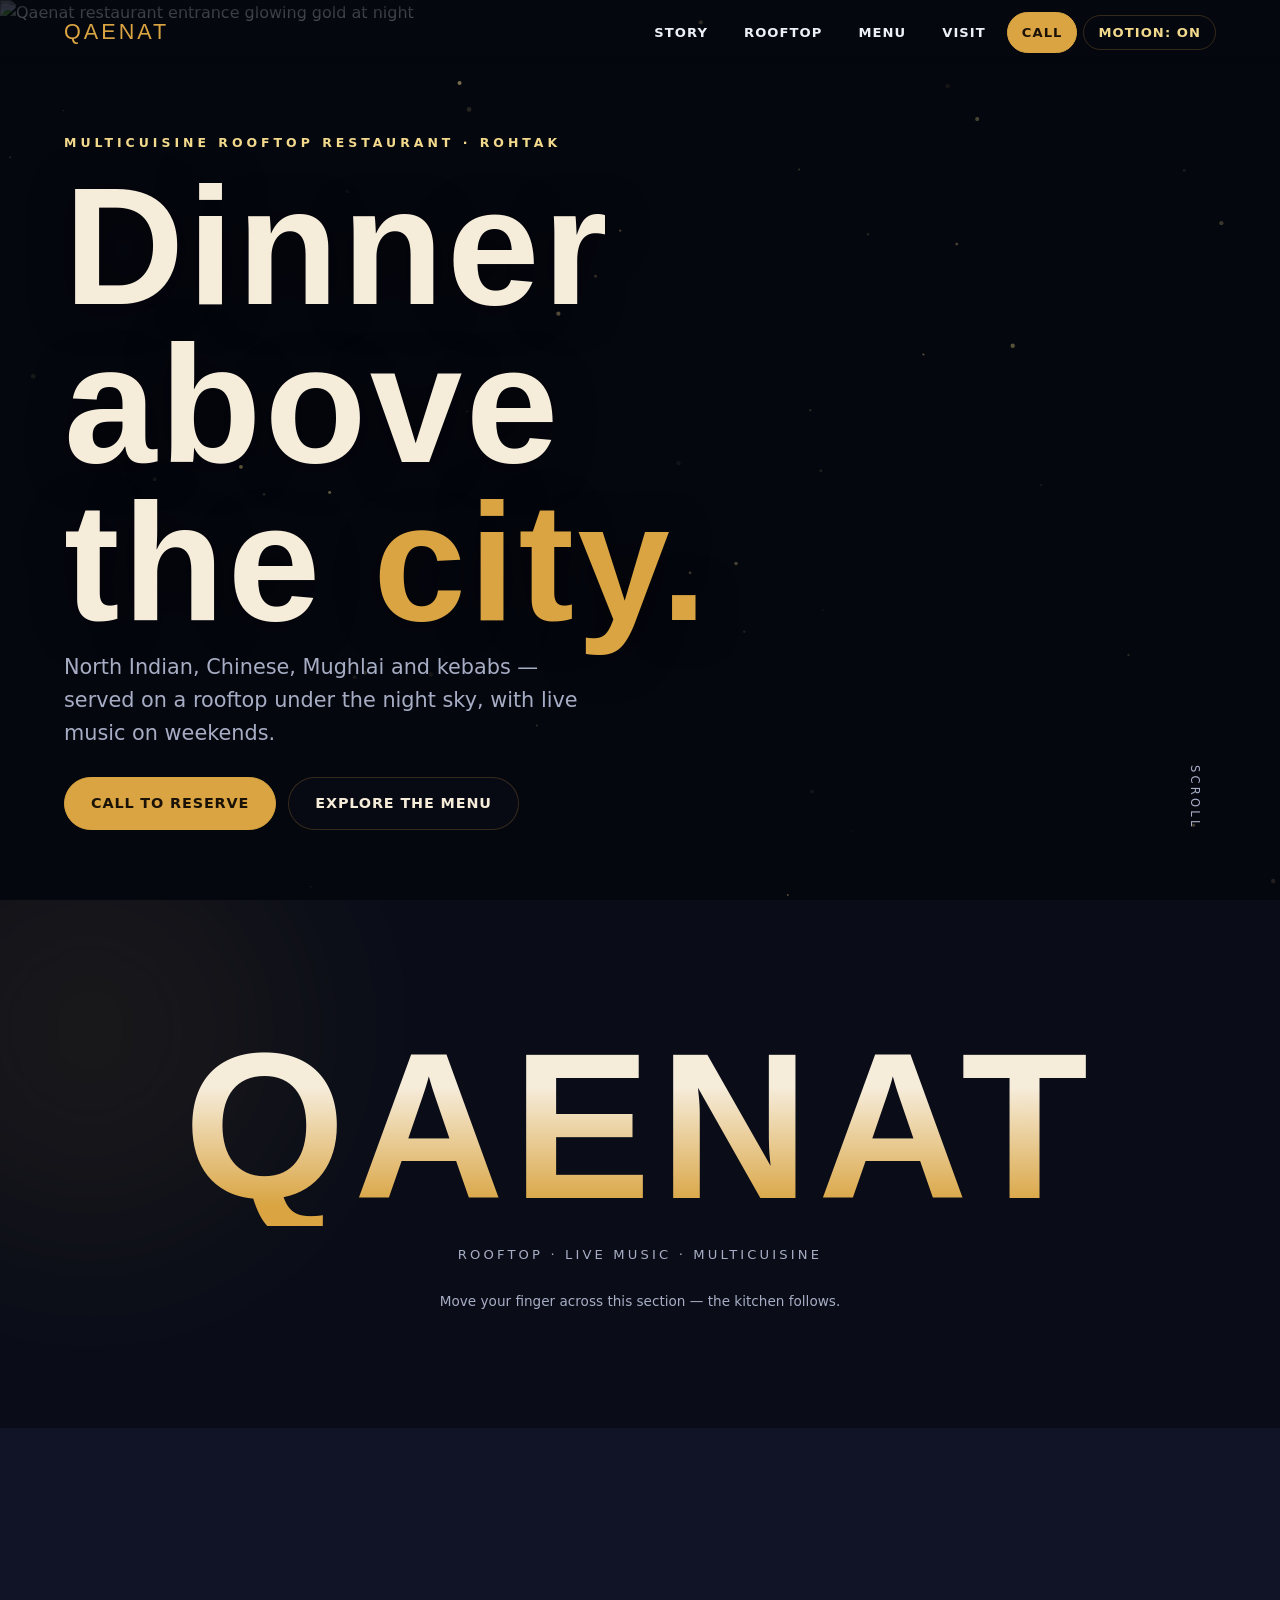
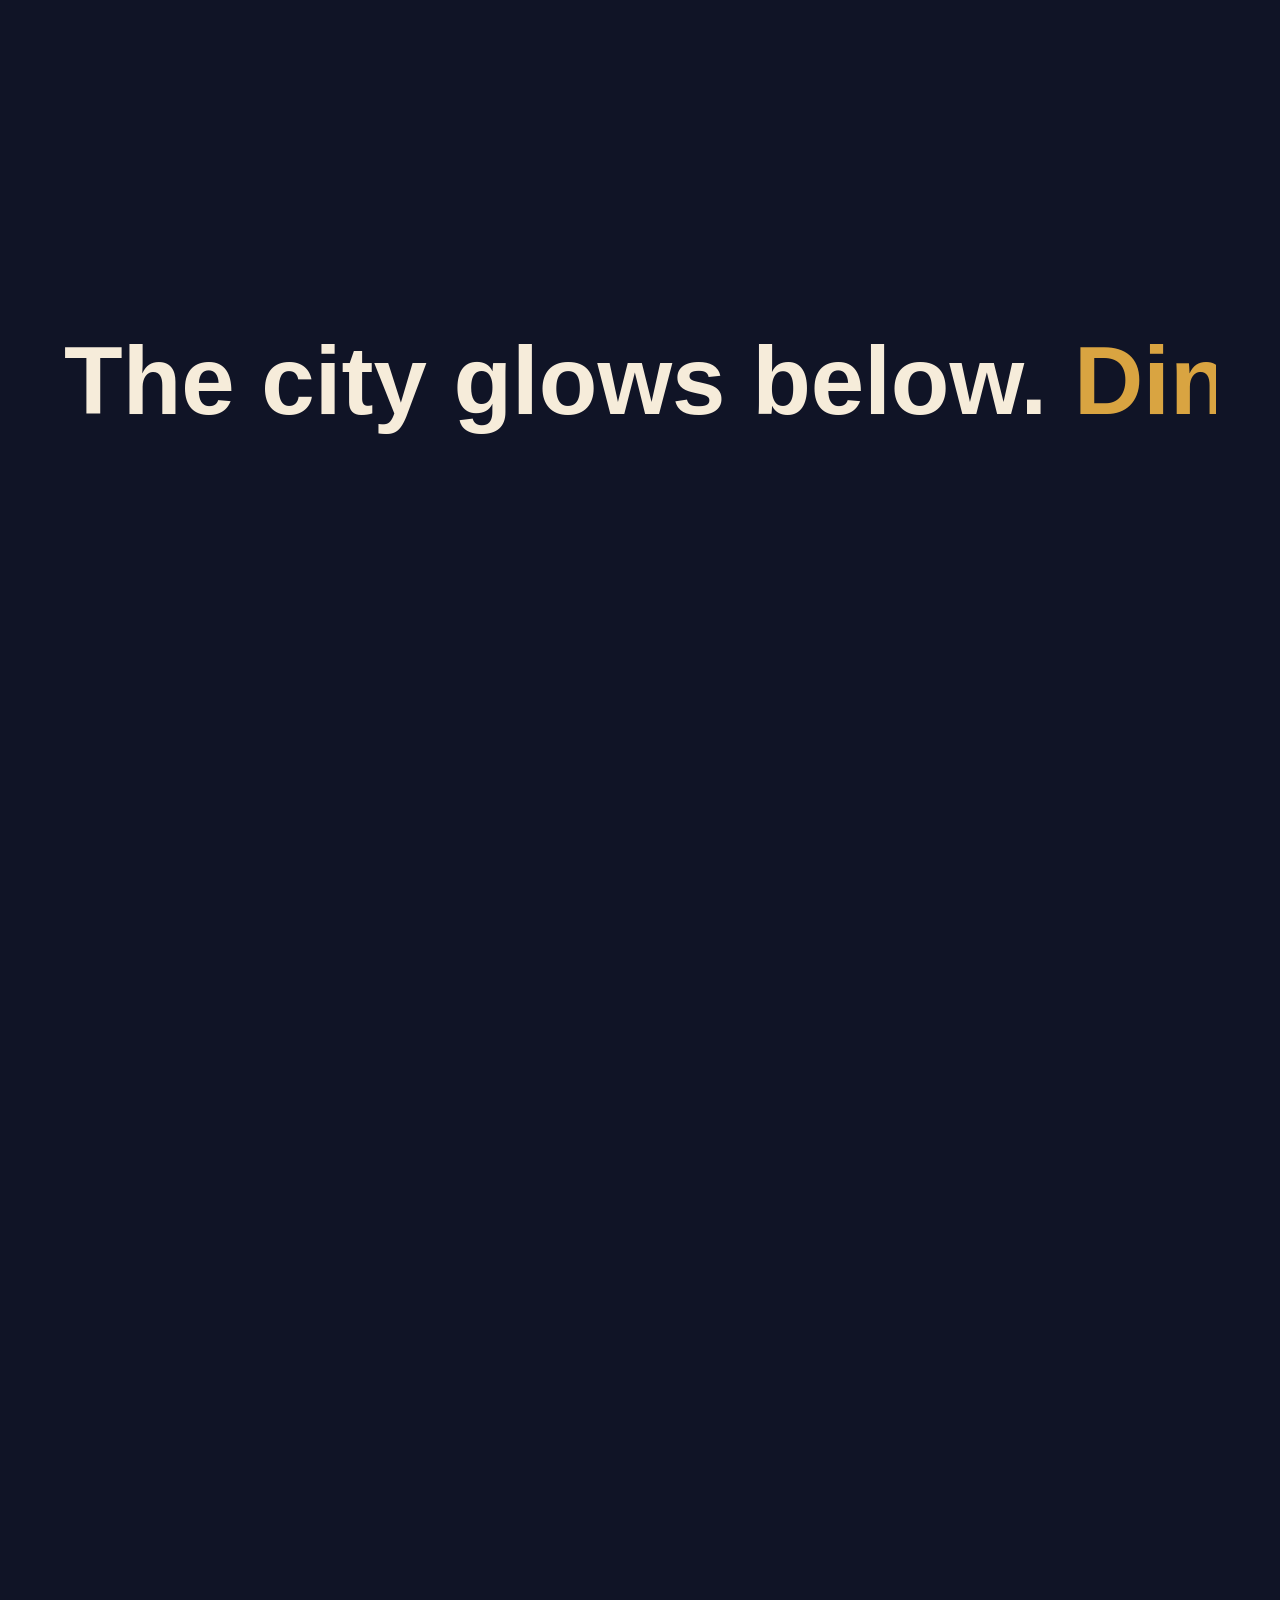
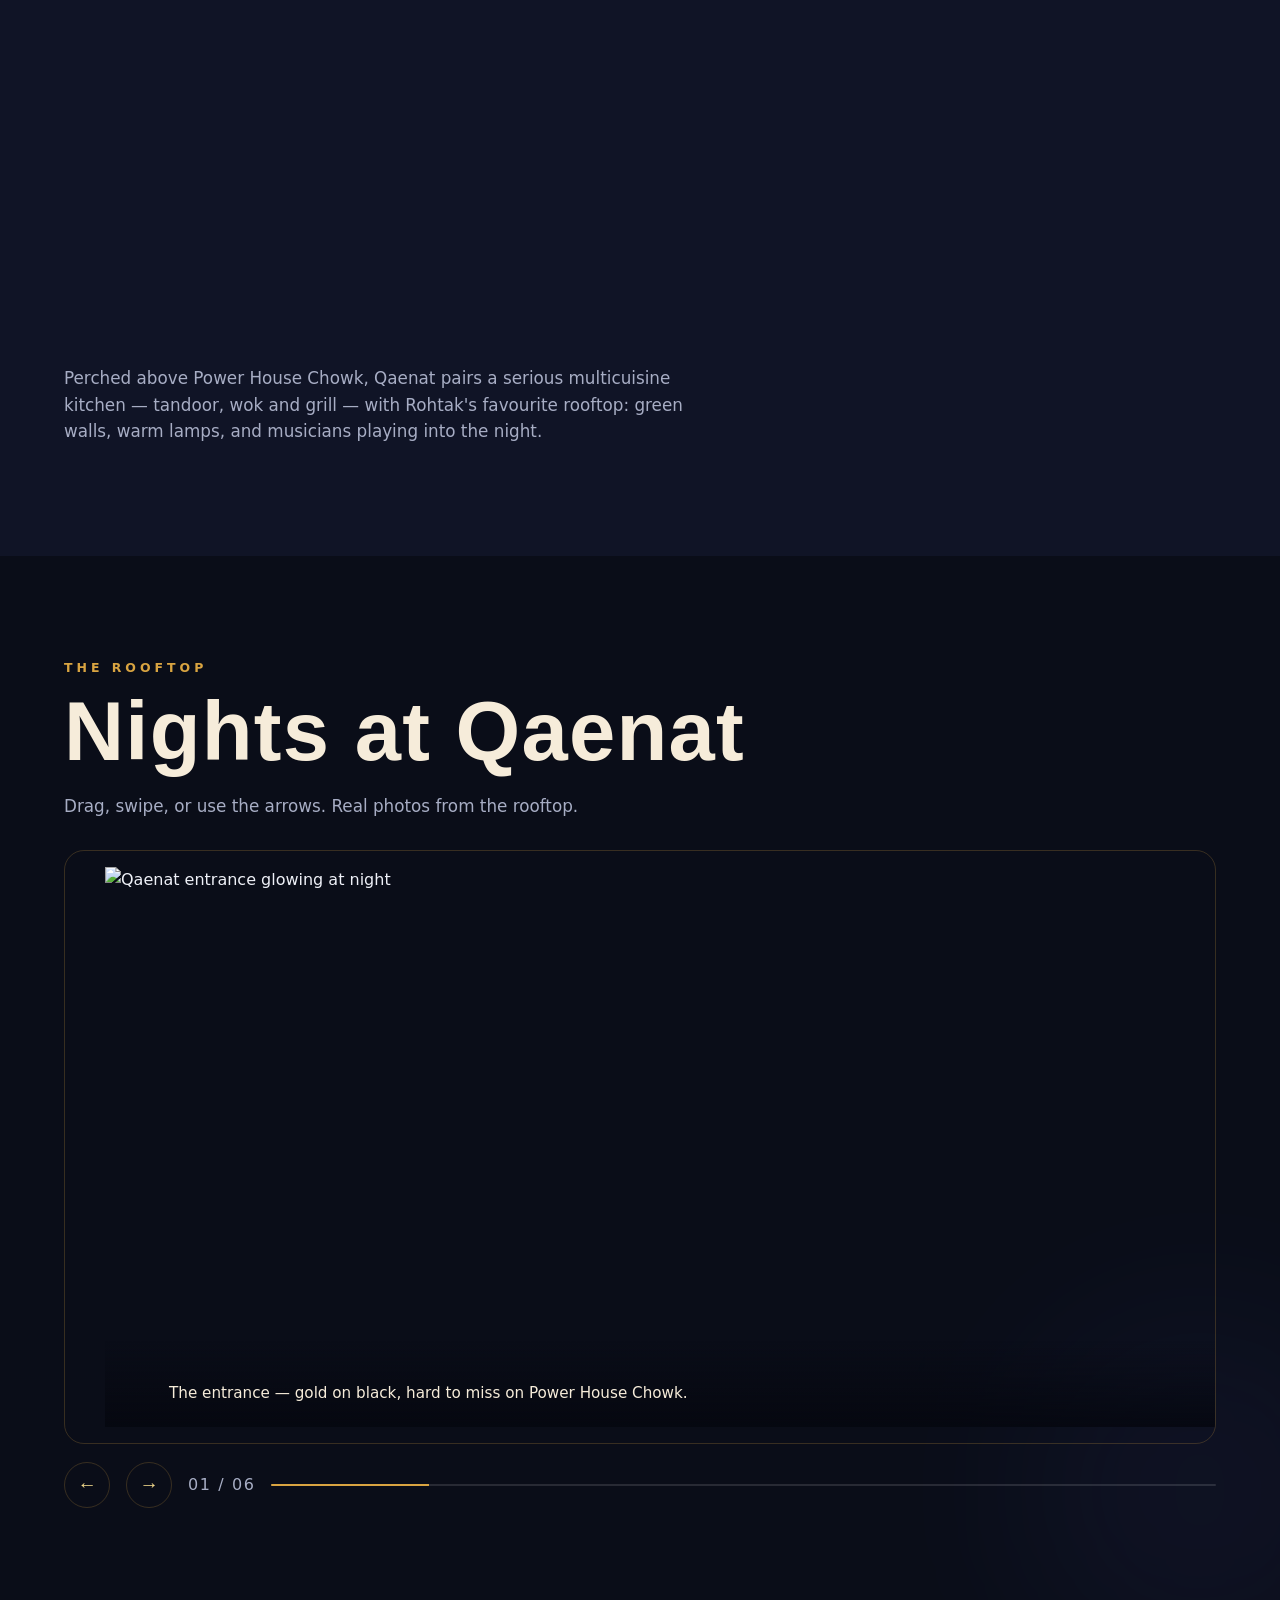
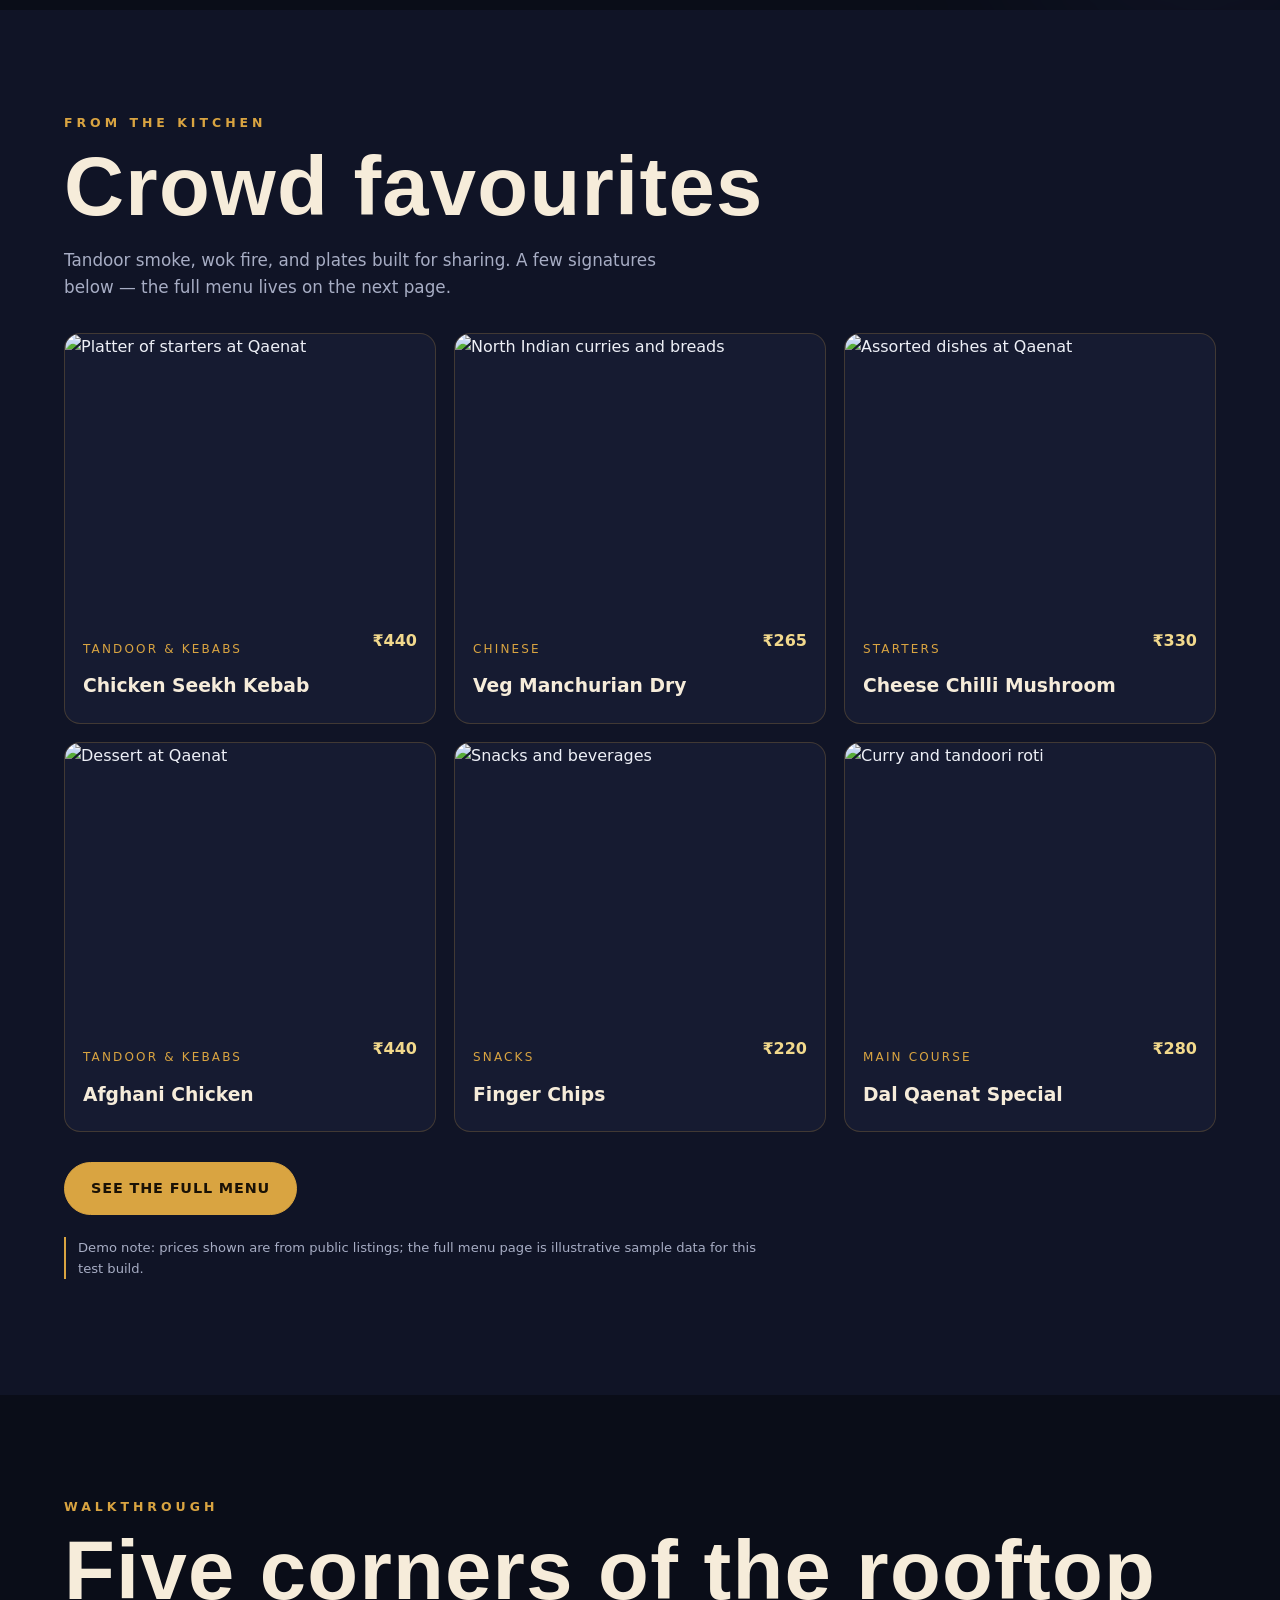
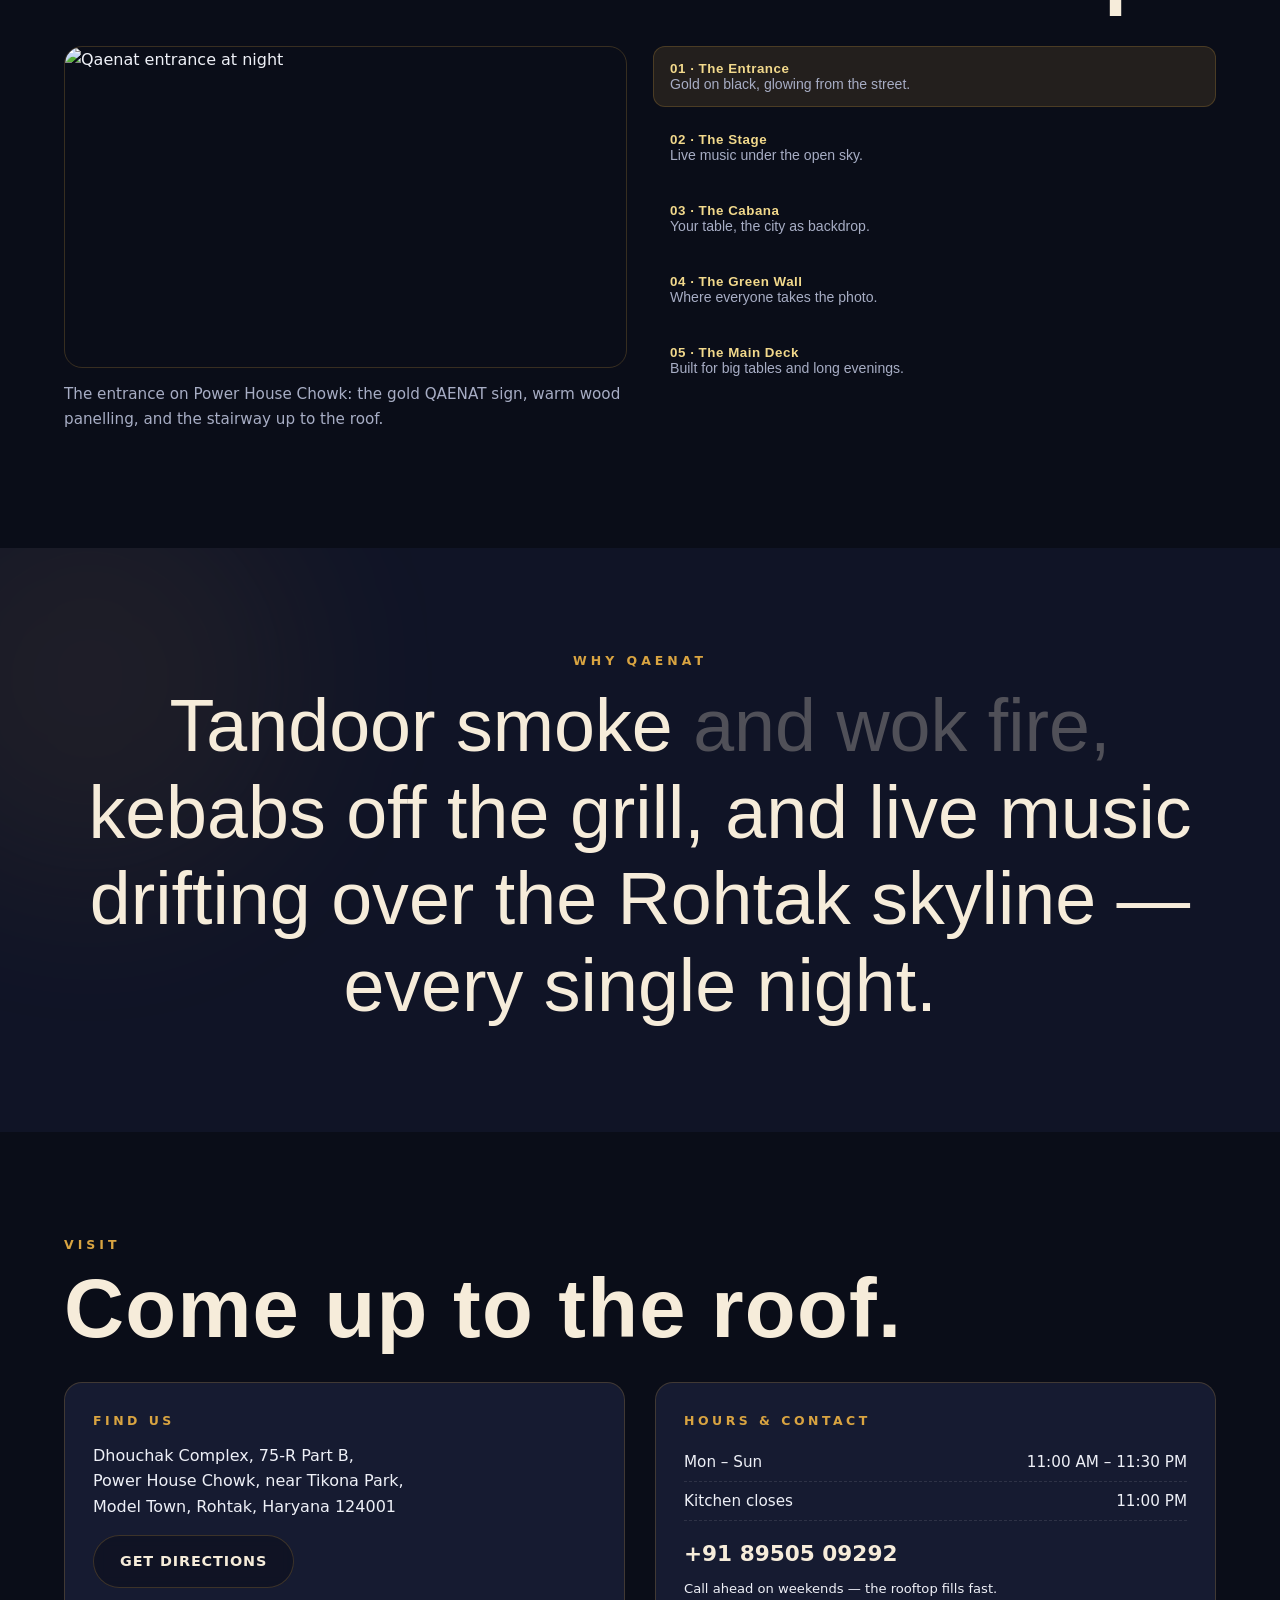
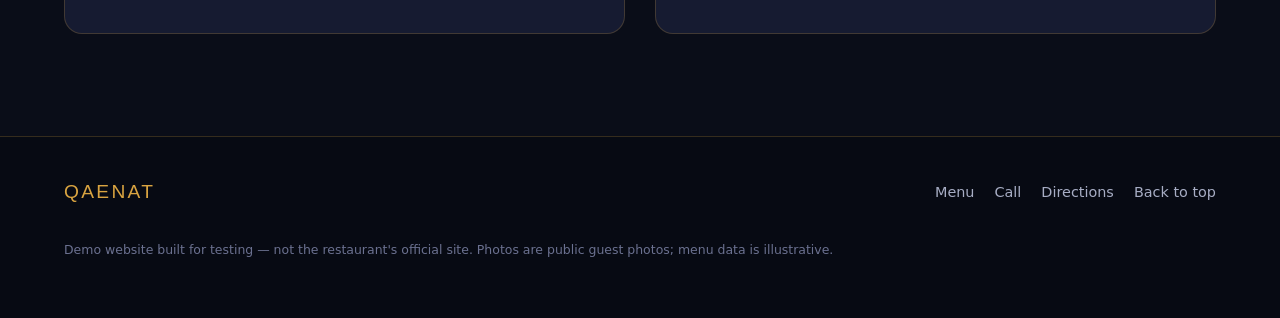
==== index.html @ 2711644c "Qaenat demo site — code (HTML/CSS/JS, SEO files)" ====
<!DOCTYPE html>
<html lang="en">
<head>
<meta charset="UTF-8">
<meta name="viewport" content="width=device-width, initial-scale=1.0">
<title>Qaenat Multicuisine Rooftop Restaurant — Rohtak | Dinner Above the City</title>
<meta name="description" content="Qaenat is Rohtak's multicuisine rooftop restaurant — North Indian, Chinese, Mughlai and kebabs under the night sky, with live music. Open daily 11 AM – 11:30 PM near Tikona Park, Model Town.">
<meta property="og:title" content="Qaenat Multicuisine Rooftop Restaurant — Rohtak">
<meta property="og:description" content="Dinner above the city: rooftop seating, live music, multicuisine kitchen. Open daily 11 AM – 11:30 PM.">
<meta property="og:type" content="website">
<meta property="og:image" content="media/video/poster_warm_1920.jpg">
<link rel="stylesheet" href="fonts/fonts.css">
<link rel="stylesheet" href="css/site.css">
<script type="application/ld+json">
{
  "@context": "https://schema.org",
  "@type": "Restaurant",
  "name": "Qaenat Multicuisine Rooftop Restaurant",
  "servesCuisine": ["North Indian", "Chinese", "Mughlai", "Kebab"],
  "telephone": "+91 89505 09292",
  "address": {
    "@type": "PostalAddress",
    "streetAddress": "Dhouchak Complex, 75-R Part B, Power House Chowk, near Tikona Park, Model Town",
    "addressLocality": "Rohtak",
    "addressRegion": "Haryana",
    "postalCode": "124001",
    "addressCountry": "IN"
  },
  "geo": { "@type": "GeoCoordinates", "latitude": 28.888384, "longitude": 76.614469 },
  "openingHours": "Mo-Su 11:00-23:30",
  "priceRange": "₹₹",
  "aggregateRating": { "@type": "AggregateRating", "ratingValue": "4.4", "reviewCount": "1400" }
}
</script>
</head>
<body>

<nav class="site-nav" id="siteNav" aria-label="Primary">
  <a class="brand-mini" href="#top">QAENAT</a>
  <div class="nav-links">
    <a href="#story" class="hide-sm">Story</a>
    <a href="#gallery" class="hide-sm">Rooftop</a>
    <a href="menu/">Menu</a>
    <a href="#visit" class="hide-sm">Visit</a>
    <a class="call-btn" href="tel:+918950509292">Call</a>
    <button class="motion-toggle" id="motionToggle" aria-pressed="false" title="Toggle decorative motion">Motion: On</button>
  </div>
</nav>

<!-- ============ HERO ============ -->
<header class="hero" id="top">
  <div class="hero-media">
    <img class="hero-poster" id="heroPoster"
         src="media/video/poster_1280.jpg"
         srcset="media/video/poster_1280.jpg 1280w, media/video/poster_1920.jpg 1920w"
         sizes="100vw" fetchpriority="high" decoding="async"
         alt="Qaenat restaurant entrance glowing gold at night">
    <video class="hero-video" id="heroVideo" muted playsinline loop preload="metadata"
           aria-label="Qaenat film: the glowing entrance at night, the rooftop with live music, and a candle-lit cabana under the city lights."></video>
    <div class="hero-shade" aria-hidden="true"></div>
    <canvas class="particles" id="particles" aria-hidden="true"></canvas>
  </div>
  <div class="hero-copy">
    <p class="eyebrow">Multicuisine Rooftop Restaurant · Rohtak</p>
    <h1 class="hero-title">Dinner above<br>the <span class="gold">city.</span></h1>
    <p class="hero-sub">North Indian, Chinese, Mughlai and kebabs — served on a rooftop under the night sky, with live music on weekends.</p>
    <div class="hero-cta">
      <a class="btn btn-solid" href="tel:+918950509292">Call to reserve</a>
      <a class="btn" href="menu/">Explore the menu</a>
    </div>
  </div>
  <p class="scroll-hint" aria-hidden="true">Scroll</p>
</header>

<!-- ============ BRAND ============ -->
<section class="section brand" id="brand">
  <div class="glow glow-a" aria-hidden="true"></div>
  <div class="trail-stage" id="trailStage" aria-hidden="true"></div>
  <div class="section-inner reveal">
    <h2 class="brand-title">QAENAT</h2>
    <p class="brand-tag">Rooftop · Live Music · Multicuisine</p>
    <p class="trail-hint">Move your finger across this section — the kitchen follows.</p>
  </div>
</section>

<!-- ============ STORY (pinned on desktop) ============ -->
<section class="section story" id="story">
  <div class="story-pin" id="storyPin">
    <div class="story-stick">
      <div class="section-inner" style="max-width:none;width:100%;">
        <div class="story-track" id="storyTrack">
          <h2 class="story-headline">The city glows below. <em>Dinner glows up here.</em></h2>
          <div class="story-photo">
            <img id="storyImg" src="media/photos/rooftop-stage.webp" alt="Live guitarist on Qaenat's rooftop stage at night">
          </div>
        </div>
      </div>
    </div>
  </div>
  <div class="section-inner reveal" style="margin-top:6vh;">
    <p class="section-lead">Perched above Power House Chowk, Qaenat pairs a serious multicuisine kitchen — tandoor, wok and grill — with Rohtak's favourite rooftop: green walls, warm lamps, and musicians playing into the night.</p>
  </div>
</section>

<!-- ============ GALLERY ============ -->
<section class="section" id="gallery">
  <div class="glow glow-b" aria-hidden="true"></div>
  <div class="section-inner reveal">
    <p class="section-kicker">The rooftop</p>
    <h2 class="section-title">Nights at Qaenat</h2>
    <p class="section-lead">Drag, swipe, or use the arrows. Real photos from the rooftop.</p>
    <div class="gal-viewport">
      <div class="gal-track" id="galTrack">
        <figure class="gal-slide"><img src="media/photos/entrance-night.webp" alt="Qaenat entrance glowing at night" draggable="false"><figcaption class="gal-cap">The entrance — gold on black, hard to miss on Power House Chowk.</figcaption></figure>
        <figure class="gal-slide"><img src="media/photos/rooftop-stage.webp" alt="Rooftop stage with live guitarist" draggable="false"><figcaption class="gal-cap">Live music nights on the rooftop stage.</figcaption></figure>
        <figure class="gal-slide"><img src="media/photos/cabana-night.jpg" alt="Candle-lit cabana with city lights beyond" draggable="false"><figcaption class="gal-cap">The cabana — dinner with the city lights for company.</figcaption></figure>
        <figure class="gal-slide"><img src="media/photos/rooftop-collage-night.jpg" alt="Rooftop seating and decor at night" draggable="false"><figcaption class="gal-cap">Green walls, warm lamps, open sky.</figcaption></figure>
        <figure class="gal-slide"><img src="media/photos/rooftop-day.webp" alt="Qaenat gold logo on the green wall by day" draggable="false"><figcaption class="gal-cap">By day — the gold logo on the living wall.</figcaption></figure>
        <figure class="gal-slide"><img src="media/photos/rooftop-collage-day.jpg" alt="Rooftop views in daylight" draggable="false"><figcaption class="gal-cap">Daylight over Model Town from the terrace.</figcaption></figure>
      </div>
    </div>
    <div class="gal-ui">
      <button class="gal-btn" id="galPrev" aria-label="Previous photo">←</button>
      <button class="gal-btn" id="galNext" aria-label="Next photo">→</button>
      <span class="gal-count" id="galCount">01 / 06</span>
      <div class="gal-bar" aria-hidden="true"><i id="galBar"></i></div>
    </div>
  </div>
</section>

<!-- ============ MENU PREVIEW ============ -->
<section class="section alt-bg" id="taste">
  <div class="section-inner reveal">
    <p class="section-kicker">From the kitchen</p>
    <h2 class="section-title">Crowd favourites</h2>
    <p class="section-lead">Tandoor smoke, wok fire, and plates built for sharing. A few signatures below — the full menu lives on the next page.</p>
    <div class="dish-grid">
      <article class="dish reveal-child"><img src="media/photos/food-platter.jpg" alt="Platter of starters at Qaenat"><div class="dish-body"><span class="dish-price">₹440</span><p class="dish-cat">Tandoor &amp; Kebabs</p><h3 class="dish-name">Chicken Seekh Kebab</h3></div></article>
      <article class="dish reveal-child"><img src="media/photos/food-thali.jpg" alt="North Indian curries and breads"><div class="dish-body"><span class="dish-price">₹265</span><p class="dish-cat">Chinese</p><h3 class="dish-name">Veg Manchurian Dry</h3></div></article>
      <article class="dish reveal-child"><img src="media/photos/food-collage.jpg" alt="Assorted dishes at Qaenat"><div class="dish-body"><span class="dish-price">₹330</span><p class="dish-cat">Starters</p><h3 class="dish-name">Cheese Chilli Mushroom</h3></div></article>
      <article class="dish reveal-child"><img src="media/photos/dessert-cake.jpg" alt="Dessert at Qaenat"><div class="dish-body"><span class="dish-price">₹440</span><p class="dish-cat">Tandoor &amp; Kebabs</p><h3 class="dish-name">Afghani Chicken</h3></div></article>
      <article class="dish reveal-child"><img src="media/photos/food-platter.jpg" alt="Snacks and beverages"><div class="dish-body"><span class="dish-price">₹220</span><p class="dish-cat">Snacks</p><h3 class="dish-name">Finger Chips</h3></div></article>
      <article class="dish reveal-child"><img src="media/photos/food-thali.jpg" alt="Curry and tandoori roti"><div class="dish-body"><span class="dish-price">₹280</span><p class="dish-cat">Main Course</p><h3 class="dish-name">Dal Qaenat Special</h3></div></article>
    </div>
    <div class="menu-more"><a class="btn btn-solid" href="menu/">See the full menu</a></div>
    <p class="demo-note">Demo note: prices shown are from public listings; the full menu page is illustrative sample data for this test build.</p>
  </div>
</section>

<!-- ============ VIEWPOINTS ============ -->
<section class="section" id="views">
  <div class="section-inner reveal">
    <p class="section-kicker">Walkthrough</p>
    <h2 class="section-title">Five corners of the rooftop</h2>
    <div class="views">
      <div>
        <div class="view-photo"><img id="viewImg" src="media/photos/entrance-night.webp" alt="Qaenat entrance at night"></div>
        <p class="view-caption" id="viewCaption">The entrance on Power House Chowk: the gold QAENAT sign, warm wood panelling, and the stairway up to the roof.</p>
      </div>
      <div class="view-list" role="tablist" aria-label="Rooftop viewpoints">
        <button class="viewpoint active" data-img="media/photos/entrance-night.webp" data-cap="The entrance on Power House Chowk: the gold QAENAT sign, warm wood panelling, and the stairway up to the roof."><b>01 · The Entrance</b><span>Gold on black, glowing from the street.</span></button>
        <button class="viewpoint" data-img="media/photos/rooftop-stage.webp" data-cap="The stage corner: a guitarist plays while the city hums below — green walls and string lights all around."><b>02 · The Stage</b><span>Live music under the open sky.</span></button>
        <button class="viewpoint" data-img="media/photos/cabana-night.jpg" data-cap="The cabana: a set table, glowing lamps, and Rohtak's lights beyond the railing."><b>03 · The Cabana</b><span>Your table, the city as backdrop.</span></button>
        <button class="viewpoint" data-img="media/photos/rooftop-day.webp" data-cap="The living wall: Qaenat's gold logo set into a vertical garden."><b>04 · The Green Wall</b><span>Where everyone takes the photo.</span></button>
        <button class="viewpoint" data-img="media/photos/rooftop-collage-night.jpg" data-cap="The main deck: long tables, warm lamps, and room for the whole family."><b>05 · The Main Deck</b><span>Built for big tables and long evenings.</span></button>
      </div>
    </div>
  </div>
</section>

<!-- ============ STATEMENT ============ -->
<section class="section alt-bg statement" id="statement">
  <div class="glow glow-a" aria-hidden="true"></div>
  <div class="section-inner">
    <p class="section-kicker">Why Qaenat</p>
    <p class="statement-text" id="statementText">Tandoor smoke and wok fire, kebabs off the grill, and live music drifting over the Rohtak skyline — every single night.</p>
  </div>
</section>

<!-- ============ VISIT ============ -->
<section class="section" id="visit">
  <div class="section-inner reveal">
    <p class="section-kicker">Visit</p>
    <h2 class="section-title">Come up to the roof.</h2>
    <div class="visit-grid">
      <div class="visit-card reveal-child">
        <h3>Find us</h3>
        <p>Dhouchak Complex, 75-R Part B,<br>Power House Chowk, near Tikona Park,<br>Model Town, Rohtak, Haryana 124001</p>
        <p style="margin-top:16px;"><a class="btn" href="https://www.google.com/maps/dir/?api=1&destination=28.888384,76.614469" target="_blank" rel="noopener">Get directions</a></p>
      </div>
      <div class="visit-card reveal-child">
        <h3>Hours &amp; contact</h3>
        <div class="hours-row"><span>Mon – Sun</span><span id="todayHours">11:00 AM – 11:30 PM</span></div>
        <div class="hours-row"><span>Kitchen closes</span><span>11:00 PM</span></div>
        <p style="margin-top:16px;"><a class="big" href="tel:+918950509292">+91 89505 09292</a></p>
        <p class="demo-note" style="border:0;padding:0;">Call ahead on weekends — the rooftop fills fast.</p>
      </div>
    </div>
  </div>
</section>

<footer class="footer">
  <div class="footer-inner">
    <span class="footer-brand">QAENAT</span>
    <div class="footer-links">
      <a href="menu/">Menu</a>
      <a href="tel:+918950509292">Call</a>
      <a href="https://www.google.com/maps/dir/?api=1&destination=28.888384,76.614469" target="_blank" rel="noopener">Directions</a>
      <a href="#top">Back to top</a>
    </div>
    <p class="footer-fine">Demo website built for testing — not the restaurant's official site. Photos are public guest photos; menu data is illustrative.</p>
  </div>
</footer>

<script src="js/core.js" defer></script>
<script src="js/hero.js" defer></script>
<script src="js/trail.js" defer></script>
<script src="js/story.js" defer></script>
<script src="js/gallery.js" defer></script>
<script src="js/words.js" defer></script>
</body>
</html>
---- fonts/fonts.css ----
/* Qaenat demo — self-hosted OFL fonts */
@font-face {
  font-family: 'Anton';
  font-style: normal;
  font-weight: 400;
  font-display: swap;
  src: url('anton-latin.woff2') format('woff2');
}
@font-face {
  font-family: 'Manrope';
  font-style: normal;
  font-weight: 400 800;
  font-display: swap;
  src: url('manrope-latin.woff2') format('woff2');
}
---- css/site.css ----
/* ============================================================
   QAENAT — Multicuisine Rooftop Restaurant, Rohtak (demo build)
   Original stylesheet. Night-sky palette, gold accents.
   ============================================================ */
:root {
  --night: #0a0d18;
  --night-2: #101426;
  --night-3: #161b31;
  --ink: #eef0f7;
  --muted: #a7adc4;
  --gold: #d9a441;
  --gold-soft: #f2d98c;
  --cream: #f6ecda;
  --line: rgba(217, 164, 65, 0.22);
  --font-display: 'Anton', 'Arial Narrow', sans-serif;
  --font-body: 'Manrope', system-ui, -apple-system, 'Segoe UI', sans-serif;
  --pad: clamp(20px, 5vw, 72px);
  --ease: cubic-bezier(0.22, 0.61, 0.21, 1);
  --nav-h: 64px;
}

*, *::before, *::after { box-sizing: border-box; }
html { scroll-behavior: smooth; }
html.motion-off { scroll-behavior: auto; }
body {
  margin: 0;
  background: var(--night);
  color: var(--ink);
  font-family: var(--font-body);
  line-height: 1.6;
  overflow-x: hidden;
  -webkit-font-smoothing: antialiased;
}
img { max-width: 100%; display: block; }
a { color: inherit; }

/* ---------- motion toggle + reduced motion ---------- */
@media (prefers-reduced-motion: reduce) {
  html { scroll-behavior: auto; }
}
html.motion-off .reveal,
html.motion-off .reveal-child {
  opacity: 1 !important;
  transform: none !important;
  transition: none !important;
}

/* ---------- nav ---------- */
.site-nav {
  position: fixed;
  inset: 0 0 auto 0;
  height: var(--nav-h);
  z-index: 50;
  display: flex;
  align-items: center;
  justify-content: space-between;
  padding: 0 var(--pad);
  background: linear-gradient(to bottom, rgba(6, 8, 16, 0.82), rgba(6, 8, 16, 0));
  transition: background 0.35s var(--ease);
}
.site-nav.scrolled { background: rgba(6, 8, 16, 0.92); backdrop-filter: blur(8px); }
.brand-mini {
  font-family: var(--font-display);
  font-size: 1.35rem;
  letter-spacing: 0.14em;
  color: var(--gold);
  text-decoration: none;
}
.nav-links { display: flex; gap: 6px; align-items: center; }
.nav-links a, .motion-toggle {
  font-family: var(--font-body);
  font-size: 0.82rem;
  font-weight: 600;
  letter-spacing: 0.08em;
  text-transform: uppercase;
  color: var(--ink);
  text-decoration: none;
  padding: 9px 14px;
  border-radius: 999px;
  border: 1px solid transparent;
  background: transparent;
  cursor: pointer;
}
.nav-links a:hover { border-color: var(--line); color: var(--gold-soft); }
.motion-toggle { border: 1px solid var(--line); color: var(--gold-soft); }
.motion-toggle[aria-pressed="true"] { background: rgba(217, 164, 65, 0.16); }
.call-btn {
  background: var(--gold) !important;
  color: #1a1206 !important;
  border-color: var(--gold) !important;
}
@media (max-width: 720px) {
  .nav-links a.hide-sm { display: none; }
}

/* ---------- hero ---------- */
.hero {
  position: relative;
  min-height: 100svh;
  display: flex;
  align-items: flex-end;
  overflow: hidden;
  background: #05070f;
}
.hero-media { position: absolute; inset: 0; }
.hero-video, .hero-poster {
  position: absolute; inset: 0;
  width: 100%; height: 100%;
  object-fit: cover;
}
.hero-video { opacity: 0; transition: opacity 1.2s var(--ease); }
.hero-video.playing { opacity: 1; }
.hero-shade {
  position: absolute; inset: 0;
  background:
    radial-gradient(120% 90% at 50% 110%, rgba(5, 7, 15, 0.55), transparent 60%),
    linear-gradient(to top, rgba(5, 7, 15, 0.88) 0%, rgba(5, 7, 15, 0.25) 45%, rgba(5, 7, 15, 0.35) 100%);
}
.particles { position: absolute; inset: 0; pointer-events: none; }
.hero-copy {
  position: relative;
  z-index: 2;
  padding: 0 var(--pad) calc(var(--pad) * 1.1);
  max-width: 1200px;
}
.eyebrow {
  font-size: 0.78rem;
  font-weight: 700;
  letter-spacing: 0.32em;
  text-transform: uppercase;
  color: var(--gold-soft);
  margin: 0 0 14px;
}
.hero-title {
  font-family: var(--font-display);
  font-size: clamp(3.6rem, 13vw, 10.5rem);
  line-height: 0.95;
  letter-spacing: 0.02em;
  margin: 0 0 10px;
  color: var(--cream);
  text-shadow: 0 4px 40px rgba(0, 0, 0, 0.55);
}
.hero-title .gold { color: var(--gold); }
.hero-sub {
  font-size: clamp(1rem, 2.4vw, 1.3rem);
  color: var(--muted);
  max-width: 34rem;
  margin: 0 0 26px;
}
.hero-cta { display: flex; flex-wrap: wrap; gap: 12px; }
.btn {
  display: inline-block;
  font-weight: 700;
  font-size: 0.9rem;
  letter-spacing: 0.06em;
  text-transform: uppercase;
  text-decoration: none;
  padding: 14px 26px;
  border-radius: 999px;
  border: 1px solid var(--line);
  color: var(--cream);
  background: rgba(10, 13, 24, 0.5);
  backdrop-filter: blur(6px);
  transition: transform 0.25s var(--ease), background 0.25s, color 0.25s;
}
.btn:hover { transform: translateY(-2px); }
.btn-solid { background: var(--gold); border-color: var(--gold); color: #1a1206; }
.btn-solid:hover { background: var(--gold-soft); }
.scroll-hint {
  position: absolute;
  right: var(--pad);
  bottom: calc(var(--pad) * 1.1);
  z-index: 2;
  font-size: 0.72rem;
  letter-spacing: 0.28em;
  text-transform: uppercase;
  color: var(--muted);
  writing-mode: vertical-rl;
}
@media (max-width: 720px) { .scroll-hint { display: none; } }

/* ---------- sections ---------- */
.section { position: relative; padding: calc(var(--pad) * 1.6) var(--pad); overflow: clip; }
@supports not (overflow: clip) { .section { overflow: hidden; } }
.section-inner { max-width: 1200px; margin: 0 auto; position: relative; z-index: 1; }
.section-kicker {
  font-size: 0.78rem; font-weight: 700;
  letter-spacing: 0.32em; text-transform: uppercase;
  color: var(--gold); margin: 0 0 12px;
}
.section-title {
  font-family: var(--font-display);
  font-size: clamp(2.4rem, 7vw, 5.2rem);
  line-height: 1.02;
  letter-spacing: 0.015em;
  margin: 0 0 18px;
  color: var(--cream);
}
.section-lead { color: var(--muted); max-width: 40rem; margin: 0 0 8px; font-size: 1.05rem; }
.alt-bg { background: var(--night-2); }

/* drifting glow blobs (decorative, motion-toggle aware) */
.glow { position: absolute; border-radius: 50%; filter: blur(90px); opacity: 0.5; pointer-events: none; }
.glow-a { width: 420px; height: 420px; left: -120px; top: -80px; background: rgba(217, 164, 65, 0.14); animation: drift-a 26s ease-in-out infinite alternate; }
.glow-b { width: 360px; height: 360px; right: -100px; bottom: -60px; background: rgba(90, 110, 220, 0.12); animation: drift-b 32s ease-in-out infinite alternate; }
@keyframes drift-a { to { transform: translate(70px, 50px) scale(1.12); } }
@keyframes drift-b { to { transform: translate(-60px, -40px) scale(1.08); } }
html.motion-off .glow { animation: none; opacity: 0.25; }

/* reveal on scroll */
.reveal { opacity: 0; transform: translateY(34px); transition: opacity 0.8s var(--ease), transform 0.8s var(--ease); }
.reveal.in { opacity: 1; transform: none; }
.reveal-child { opacity: 0; transform: translateY(26px); transition: opacity 0.7s var(--ease), transform 0.7s var(--ease); }
.reveal.in .reveal-child { opacity: 1; transform: none; }
.reveal.in .reveal-child:nth-child(2) { transition-delay: 0.1s; }
.reveal.in .reveal-child:nth-child(3) { transition-delay: 0.2s; }
.reveal.in .reveal-child:nth-child(4) { transition-delay: 0.3s; }

/* ---------- brand / trail ---------- */
.brand { text-align: center; padding-top: calc(var(--pad) * 2); }
.brand-title {
  font-family: var(--font-display);
  font-size: clamp(4.2rem, 17vw, 13rem);
  letter-spacing: 0.04em;
  line-height: 0.95;
  margin: 0;
  background: linear-gradient(180deg, var(--cream) 30%, var(--gold) 90%);
  -webkit-background-clip: text;
  background-clip: text;
  color: transparent;
}
.brand-tag { color: var(--muted); letter-spacing: 0.24em; text-transform: uppercase; font-size: 0.82rem; margin: 18px 0 0; }
.trail-stage { position: absolute; inset: 0; overflow: hidden; pointer-events: none; }
.trail-img {
  position: absolute;
  width: clamp(90px, 12vw, 150px);
  aspect-ratio: 4 / 3;
  object-fit: cover;
  border-radius: 14px;
  border: 1px solid var(--line);
  box-shadow: 0 18px 50px rgba(0, 0, 0, 0.5);
  opacity: 0;
}
.trail-hint { color: var(--muted); font-size: 0.85rem; margin-top: 26px; }

/* ---------- story (pinned) ---------- */
.story { background: var(--night-2); }
.story-pin { position: relative; }
.story-track {
  display: flex;
  align-items: center;
  gap: clamp(24px, 5vw, 70px);
  will-change: transform;
}
.story-headline {
  font-family: var(--font-display);
  font-size: clamp(2.6rem, 8vw, 6rem);
  white-space: nowrap;
  color: var(--cream);
  margin: 0;
}
.story-headline em { color: var(--gold); font-style: normal; }
.story-photo {
  flex: 0 0 auto;
  width: min(560px, 80vw);
  border-radius: 18px;
  overflow: hidden;
  border: 1px solid var(--line);
  box-shadow: 0 30px 80px rgba(0, 0, 0, 0.5);
}
.story-photo img { width: 100%; height: 100%; object-fit: cover; will-change: transform; }
.story.is-pinned .story-pin { height: 220vh; }
.story.is-pinned .story-stick {
  position: sticky; top: 0; height: 100vh;
  display: flex; align-items: center; overflow: hidden;
}
/* static stacked layout on phones / reduced motion */
@media (max-width: 899px) {
  .story-track { flex-direction: column; align-items: stretch; }
  .story-headline { white-space: normal; font-size: clamp(2.2rem, 11vw, 3rem); }
  .story-photo { width: 100%; max-height: 52vh; }
  .story-photo img { max-height: 52vh; }
}

/* ---------- gallery ---------- */
.gal-viewport { position: relative; overflow: hidden; border-radius: 20px; border: 1px solid var(--line); margin-top: 30px; }
.gal-track { display: flex; will-change: transform; cursor: grab; }
.gal-track.dragging { cursor: grabbing; }
.gal-slide { flex: 0 0 100%; position: relative; }
.gal-slide img { width: 100%; height: min(72vh, 560px); object-fit: cover; }
.gal-cap {
  position: absolute; left: 0; right: 0; bottom: 0;
  padding: 40px var(--pad) 22px;
  background: linear-gradient(to top, rgba(5, 7, 15, 0.85), transparent);
  font-size: 0.95rem; color: var(--cream);
}
.gal-ui { display: flex; align-items: center; gap: 16px; margin-top: 18px; }
.gal-btn {
  width: 46px; height: 46px; border-radius: 50%;
  border: 1px solid var(--line); background: transparent; color: var(--gold-soft);
  font-size: 1.2rem; cursor: pointer; transition: background 0.25s;
}
.gal-btn:hover { background: rgba(217, 164, 65, 0.14); }
.gal-count { font-variant-numeric: tabular-nums; color: var(--muted); letter-spacing: 0.1em; }
.gal-bar { flex: 1; height: 2px; background: rgba(255,255,255,0.12); border-radius: 2px; overflow: hidden; }
.gal-bar i { display: block; height: 100%; width: 0; background: var(--gold); transition: width 0.4s var(--ease); }

/* ---------- menu preview ---------- */
.dish-grid { display: grid; grid-template-columns: repeat(3, 1fr); gap: 18px; margin-top: 32px; }
@media (max-width: 860px) { .dish-grid { grid-template-columns: repeat(2, 1fr); } }
@media (max-width: 520px) { .dish-grid { grid-template-columns: 1fr; } }
.dish {
  background: var(--night-3);
  border: 1px solid var(--line);
  border-radius: 16px;
  overflow: hidden;
  transition: transform 0.3s var(--ease), border-color 0.3s;
}
.dish:hover { transform: translateY(-5px); border-color: rgba(217, 164, 65, 0.55); }
.dish img { width: 100%; aspect-ratio: 4 / 3; object-fit: cover; }
.dish-body { padding: 16px 18px 18px; }
.dish-name { font-weight: 700; margin: 0 0 4px; color: var(--cream); }
.dish-cat { font-size: 0.75rem; letter-spacing: 0.18em; text-transform: uppercase; color: var(--gold); }
.dish-price { float: right; color: var(--gold-soft); font-weight: 700; }
.menu-more { margin-top: 30px; }
.demo-note {
  margin-top: 22px; font-size: 0.82rem; color: var(--muted);
  border-left: 2px solid var(--gold); padding-left: 12px; max-width: 44rem;
}

/* ---------- viewpoints ---------- */
.views { display: grid; grid-template-columns: 1fr 1fr; gap: 26px; margin-top: 32px; align-items: start; }
@media (max-width: 860px) { .views { grid-template-columns: 1fr; } }
.view-photo { border-radius: 18px; overflow: hidden; border: 1px solid var(--line); min-height: 320px; position: relative; }
.view-photo img { width: 100%; height: 100%; min-height: 320px; max-height: 480px; object-fit: cover; }
.view-list { display: flex; flex-direction: column; gap: 10px; }
.viewpoint {
  text-align: left; background: transparent; border: 1px solid transparent;
  border-radius: 12px; padding: 14px 16px; cursor: pointer; color: var(--ink);
  transition: background 0.25s, border-color 0.25s;
}
.viewpoint:hover { background: rgba(217, 164, 65, 0.07); }
.viewpoint.active { background: rgba(217, 164, 65, 0.12); border-color: var(--line); }
.viewpoint b { display: block; color: var(--gold-soft); letter-spacing: 0.04em; }
.viewpoint span { font-size: 0.88rem; color: var(--muted); }
.view-caption { margin-top: 14px; color: var(--muted); font-size: 0.95rem; min-height: 3.2em; }

/* ---------- statement ---------- */
.statement { text-align: center; }
.statement-text {
  font-family: var(--font-display);
  font-size: clamp(2rem, 6.4vw, 4.6rem);
  line-height: 1.18;
  max-width: 22em;
  margin: 0 auto;
  color: var(--cream);
}
.statement-text .w { opacity: 0.28; transition: opacity 0.45s var(--ease), color 0.45s; }
.statement-text .w.lit { opacity: 1; color: var(--gold-soft); }
html.motion-off .statement-text .w { opacity: 1; }

/* ---------- visit ---------- */
.visit-grid { display: grid; grid-template-columns: 1fr 1fr; gap: 30px; margin-top: 30px; }
@media (max-width: 860px) { .visit-grid { grid-template-columns: 1fr; } }
.visit-card {
  background: var(--night-3); border: 1px solid var(--line);
  border-radius: 18px; padding: 28px;
}
.visit-card h3 {
  font-size: 0.78rem; letter-spacing: 0.28em; text-transform: uppercase;
  color: var(--gold); margin: 0 0 12px;
}
.visit-card p { margin: 6px 0; color: var(--ink); }
.visit-card .big { font-size: 1.35rem; font-weight: 700; color: var(--cream); text-decoration: none; }
.visit-card .big:hover { color: var(--gold-soft); }
.hours-row { display: flex; justify-content: space-between; padding: 7px 0; border-bottom: 1px dashed rgba(255,255,255,0.1); font-size: 0.95rem; }
.hours-row:last-child { border-bottom: 0; }
.hours-row .today { color: var(--gold-soft); font-weight: 700; }

/* ---------- footer ---------- */
.footer { border-top: 1px solid var(--line); padding: 40px var(--pad) 46px; background: #070a13; }
.footer-inner { max-width: 1200px; margin: 0 auto; display: flex; flex-wrap: wrap; gap: 18px; align-items: center; justify-content: space-between; }
.footer-brand { font-family: var(--font-display); letter-spacing: 0.12em; color: var(--gold); font-size: 1.2rem; }
.footer-links { display: flex; gap: 20px; flex-wrap: wrap; }
.footer-links a { color: var(--muted); text-decoration: none; font-size: 0.9rem; }
.footer-links a:hover { color: var(--gold-soft); }
.footer-fine { width: 100%; margin-top: 14px; font-size: 0.78rem; color: #6b7190; }

/* ---------- menu page ---------- */
.menu-hero { padding: calc(var(--nav-h) + 8vh) var(--pad) 40px; text-align: center; position: relative; overflow: hidden; }
.menu-tools { max-width: 1200px; margin: 26px auto 0; display: flex; gap: 12px; flex-wrap: wrap; justify-content: center; }
.menu-search {
  flex: 1 1 260px; max-width: 420px;
  background: var(--night-3); border: 1px solid var(--line); border-radius: 999px;
  color: var(--ink); padding: 13px 22px; font-size: 0.95rem; font-family: var(--font-body);
}
.menu-search::placeholder { color: #6b7190; }
.cat-pills { display: flex; gap: 8px; flex-wrap: wrap; justify-content: center; margin-top: 18px; }
.cat-pill {
  border: 1px solid var(--line); background: transparent; color: var(--muted);
  border-radius: 999px; padding: 9px 18px; font-size: 0.82rem; font-weight: 600;
  letter-spacing: 0.06em; cursor: pointer; font-family: var(--font-body);
}
.cat-pill.active, .cat-pill:hover { background: rgba(217,164,65,0.15); color: var(--gold-soft); border-color: rgba(217,164,65,0.5); }
.menu-cat { max-width: 900px; margin: 0 auto 8px; padding: 34px var(--pad) 0; }
.menu-cat-title {
  font-family: var(--font-display); font-size: clamp(1.7rem, 4.5vw, 2.6rem);
  color: var(--cream); margin: 0 0 4px; letter-spacing: 0.03em;
  display: flex; align-items: baseline; gap: 14px;
}
.menu-cat-title::after { content: ''; flex: 1; height: 1px; background: var(--line); }
.menu-item {
  display: flex; justify-content: space-between; align-items: baseline; gap: 16px;
  padding: 13px 4px; border-bottom: 1px dashed rgba(255,255,255,0.09);
}
.menu-item.hidden { display: none; }
.menu-item-name { font-weight: 600; color: var(--ink); }
.menu-item-desc { font-size: 0.85rem; color: var(--muted); margin-top: 2px; }
.menu-item-price { color: var(--gold-soft); font-weight: 700; white-space: nowrap; }
.veg-dot { display: inline-block; width: 11px; height: 11px; border-radius: 2px; margin-right: 8px; border: 1.5px solid; vertical-align: baseline; }
.veg-dot.veg { border-color: #3fae5a; } .veg-dot.veg::after { content:''; display:block; width:5px; height:5px; border-radius:50%; background:#3fae5a; margin: 1.5px auto; }
.veg-dot.nonveg { border-color: #c0392b; } .veg-dot.nonveg::after { content:''; display:block; width:0; height:0; border-left:4px solid transparent; border-right:4px solid transparent; border-bottom:6px solid #c0392b; margin: 1px auto; }
.menu-count { text-align: center; color: var(--muted); font-size: 0.88rem; margin: 26px 0 8px; }
.no-results { text-align: center; color: var(--muted); padding: 40px 20px; display: none; }
.no-results.show { display: block; }

.visually-hidden {
  position: absolute !important; width: 1px; height: 1px;
  overflow: hidden; clip: rect(0 0 0 0); white-space: nowrap;
}
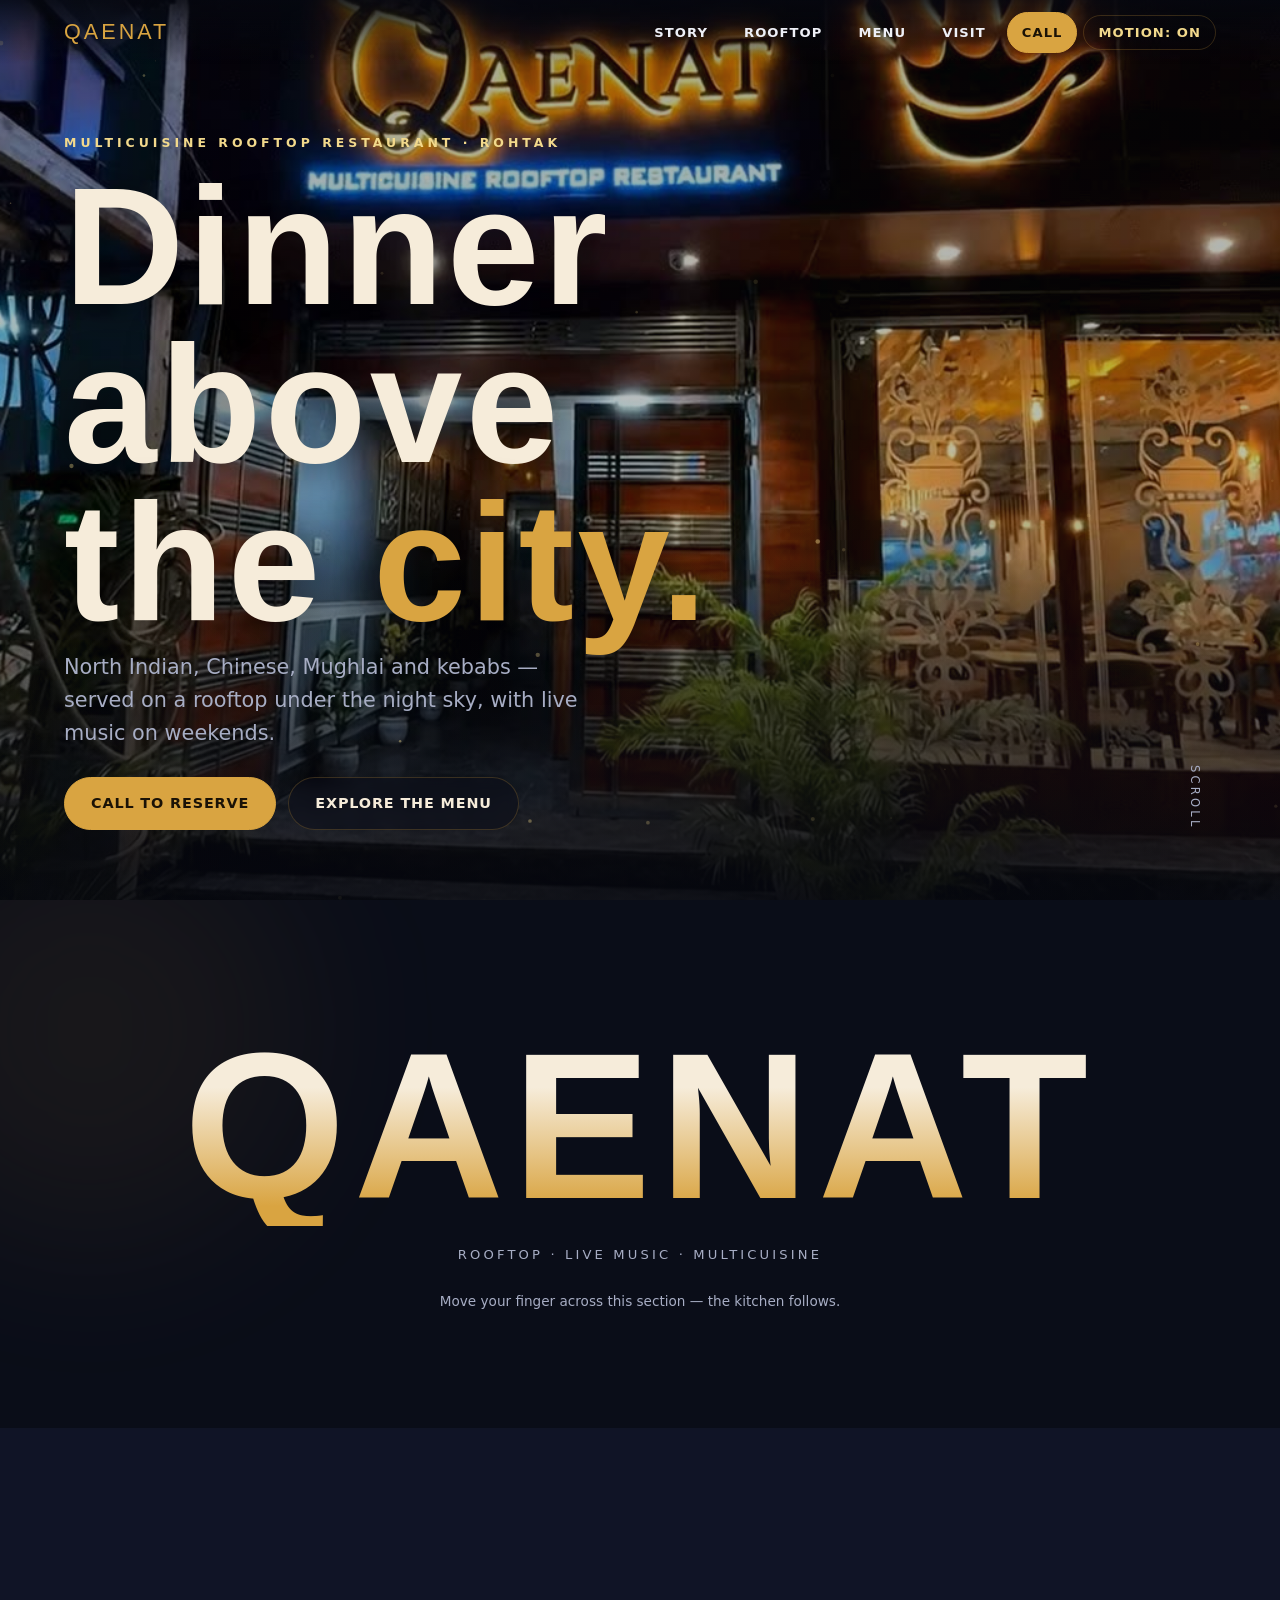
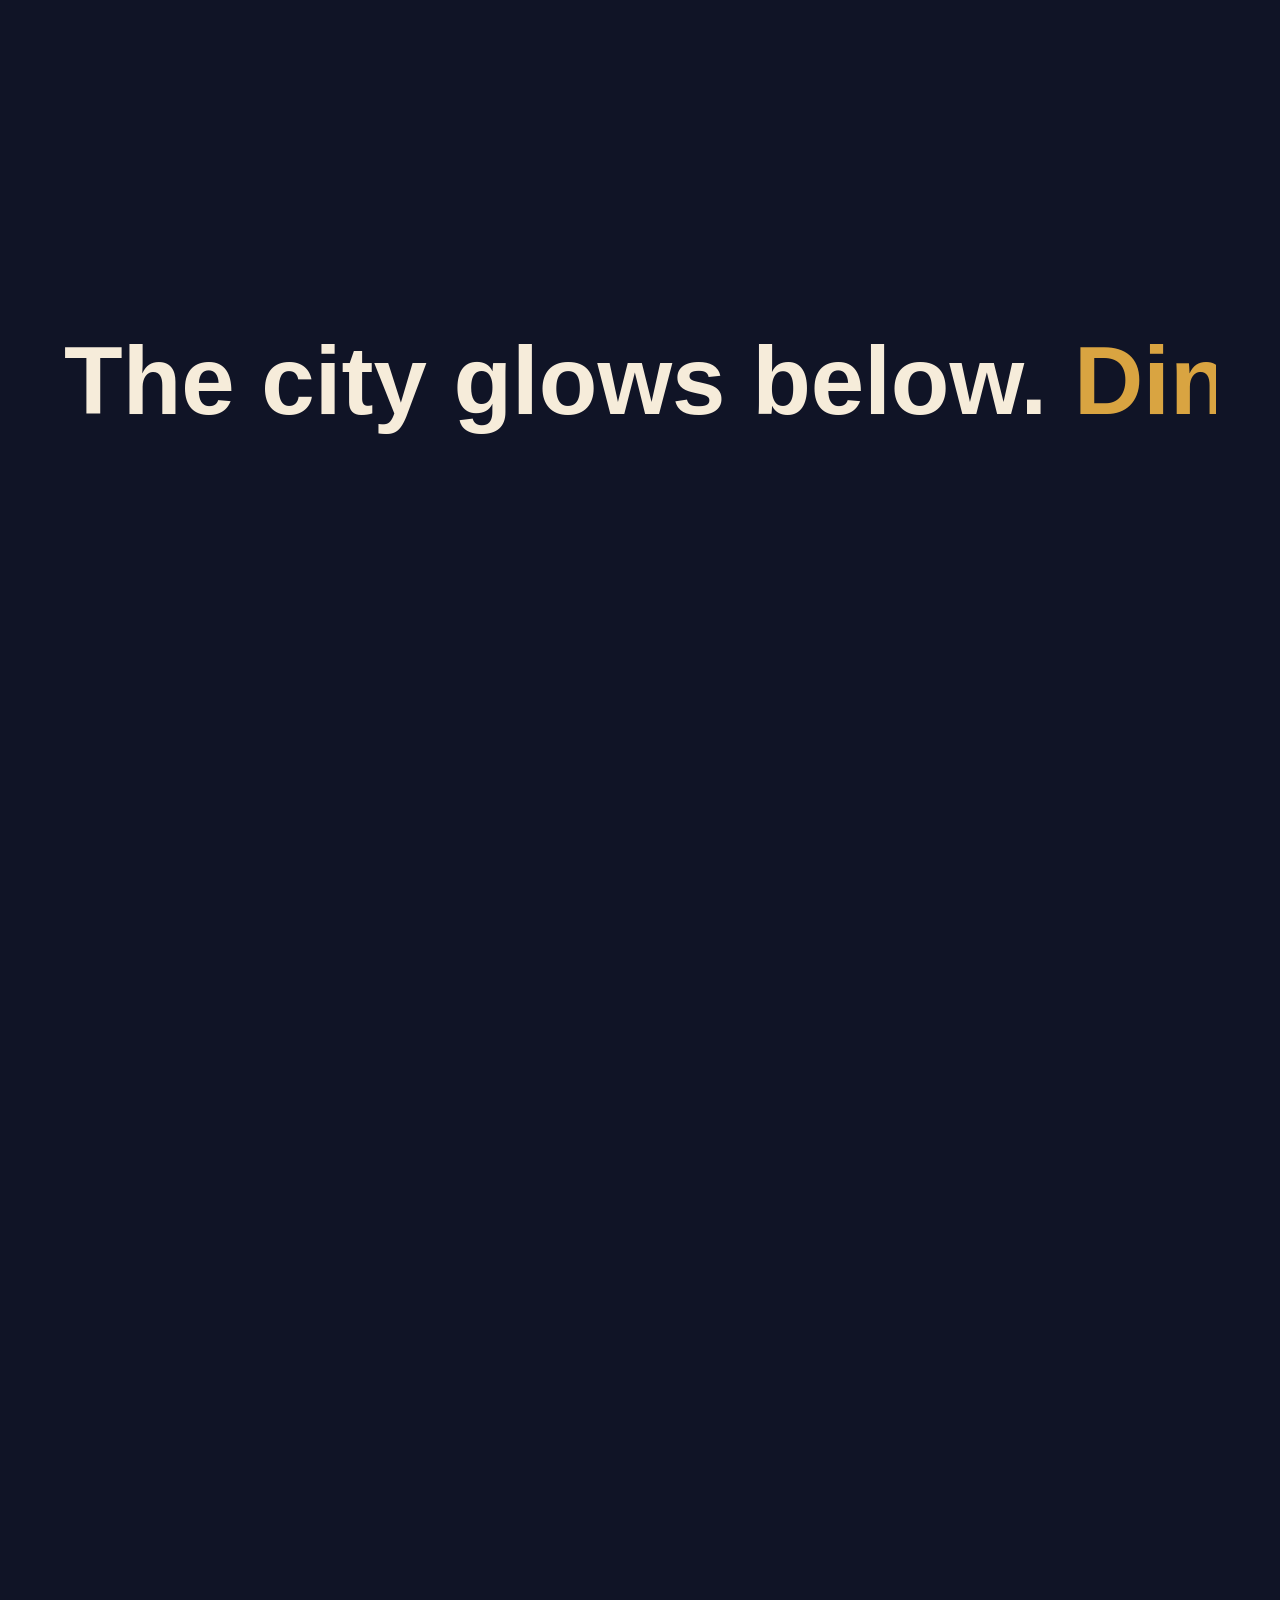
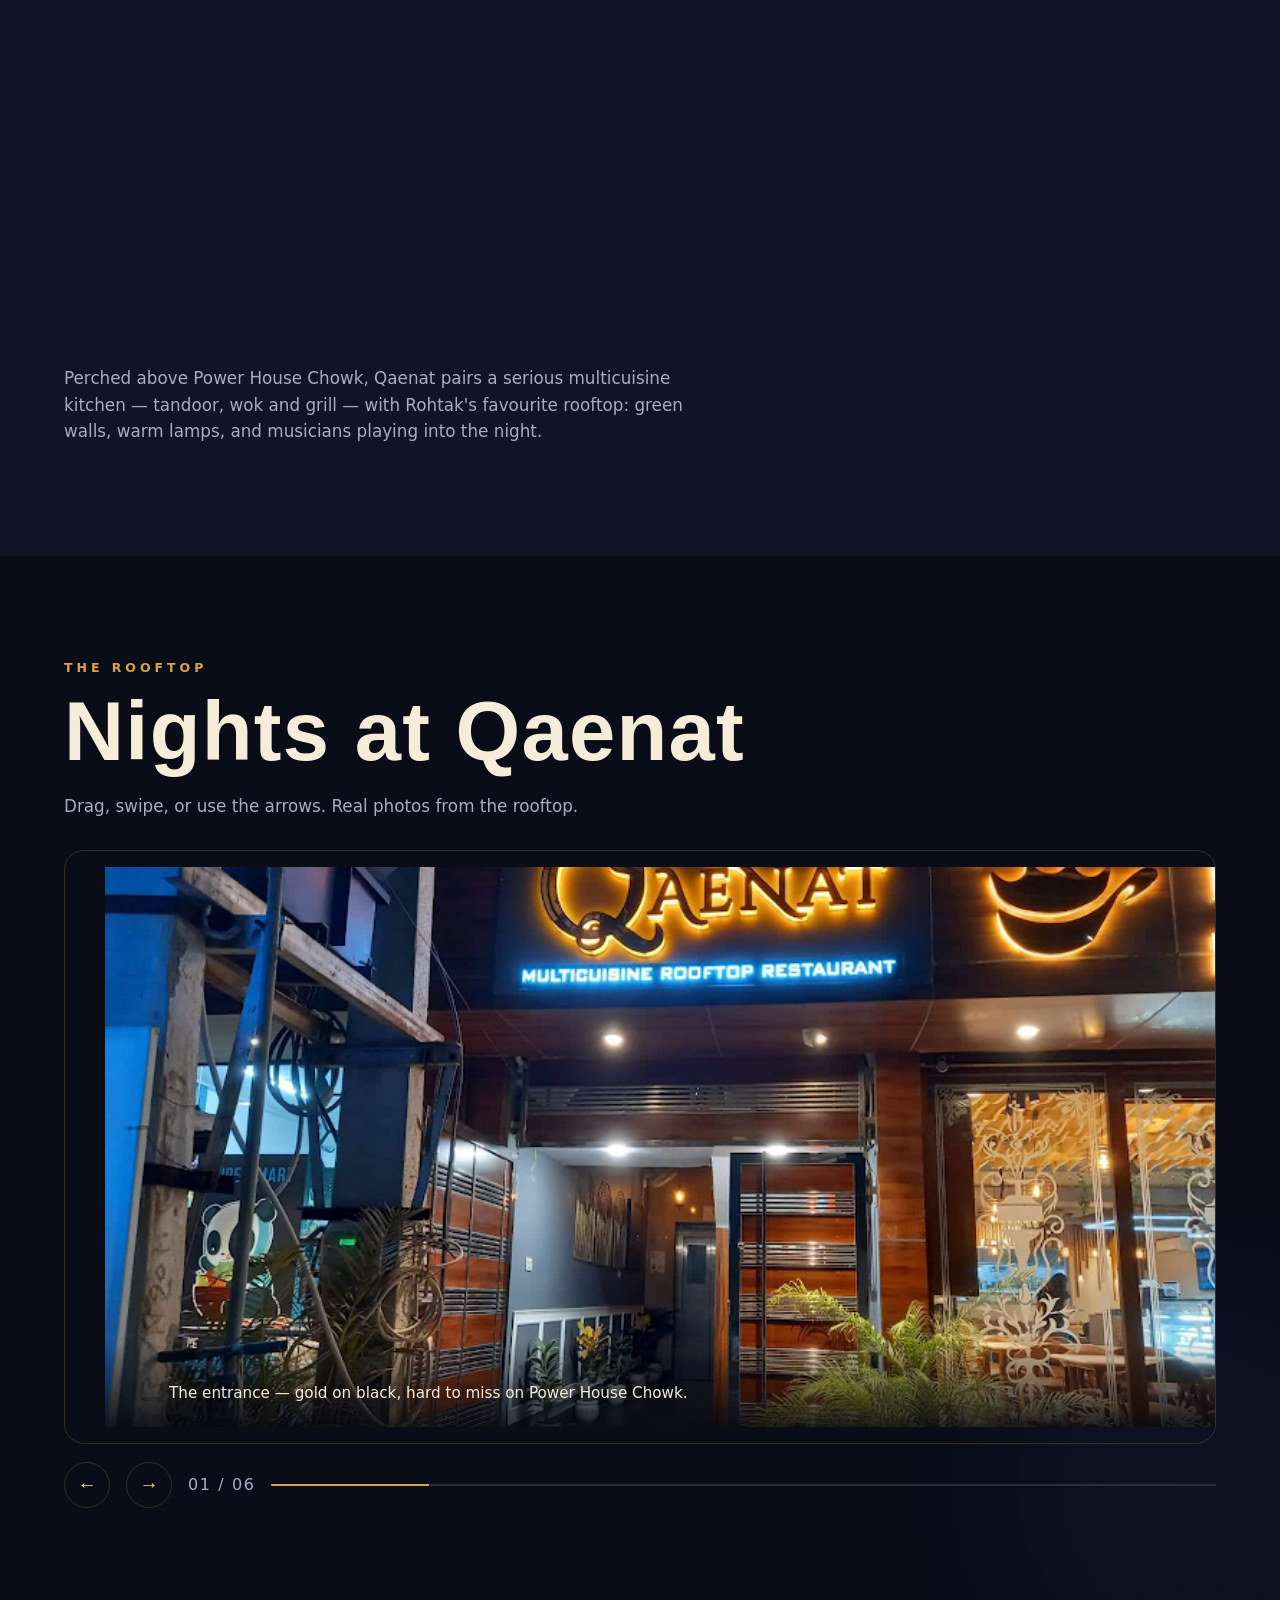
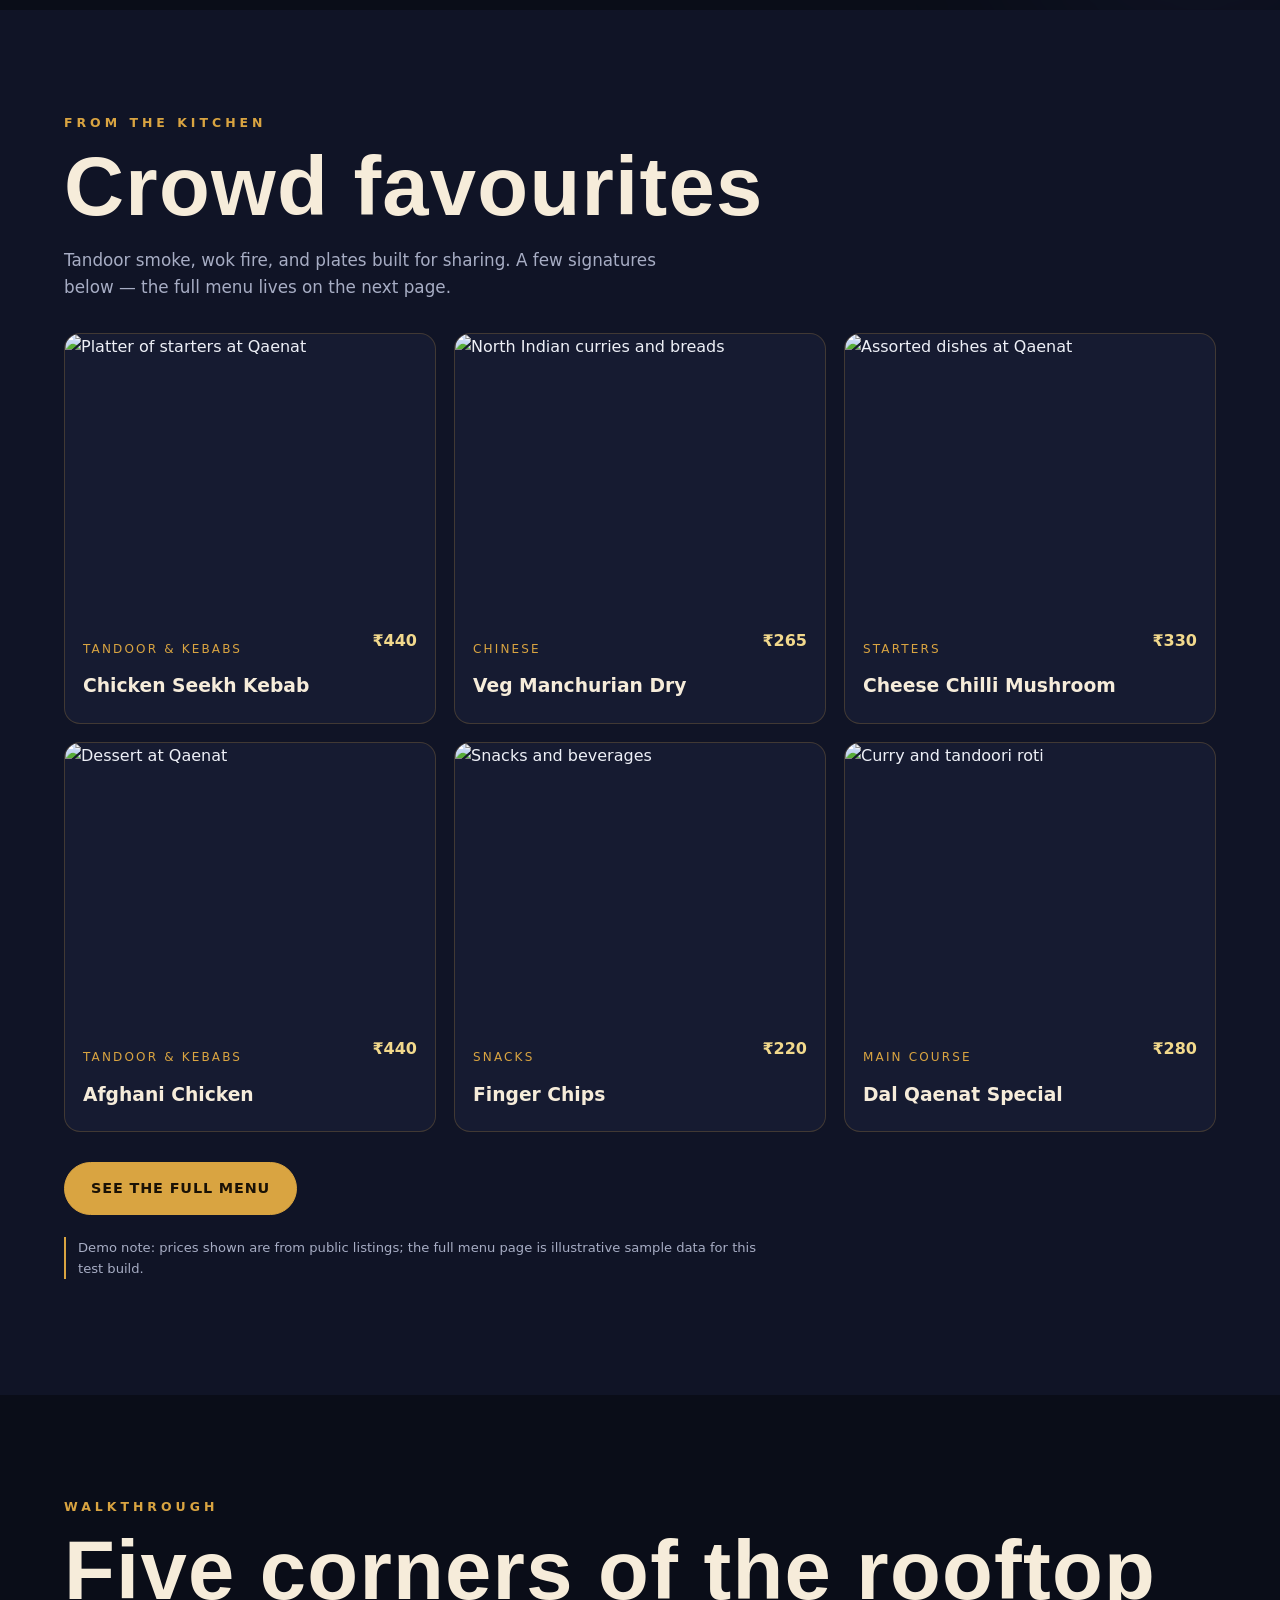
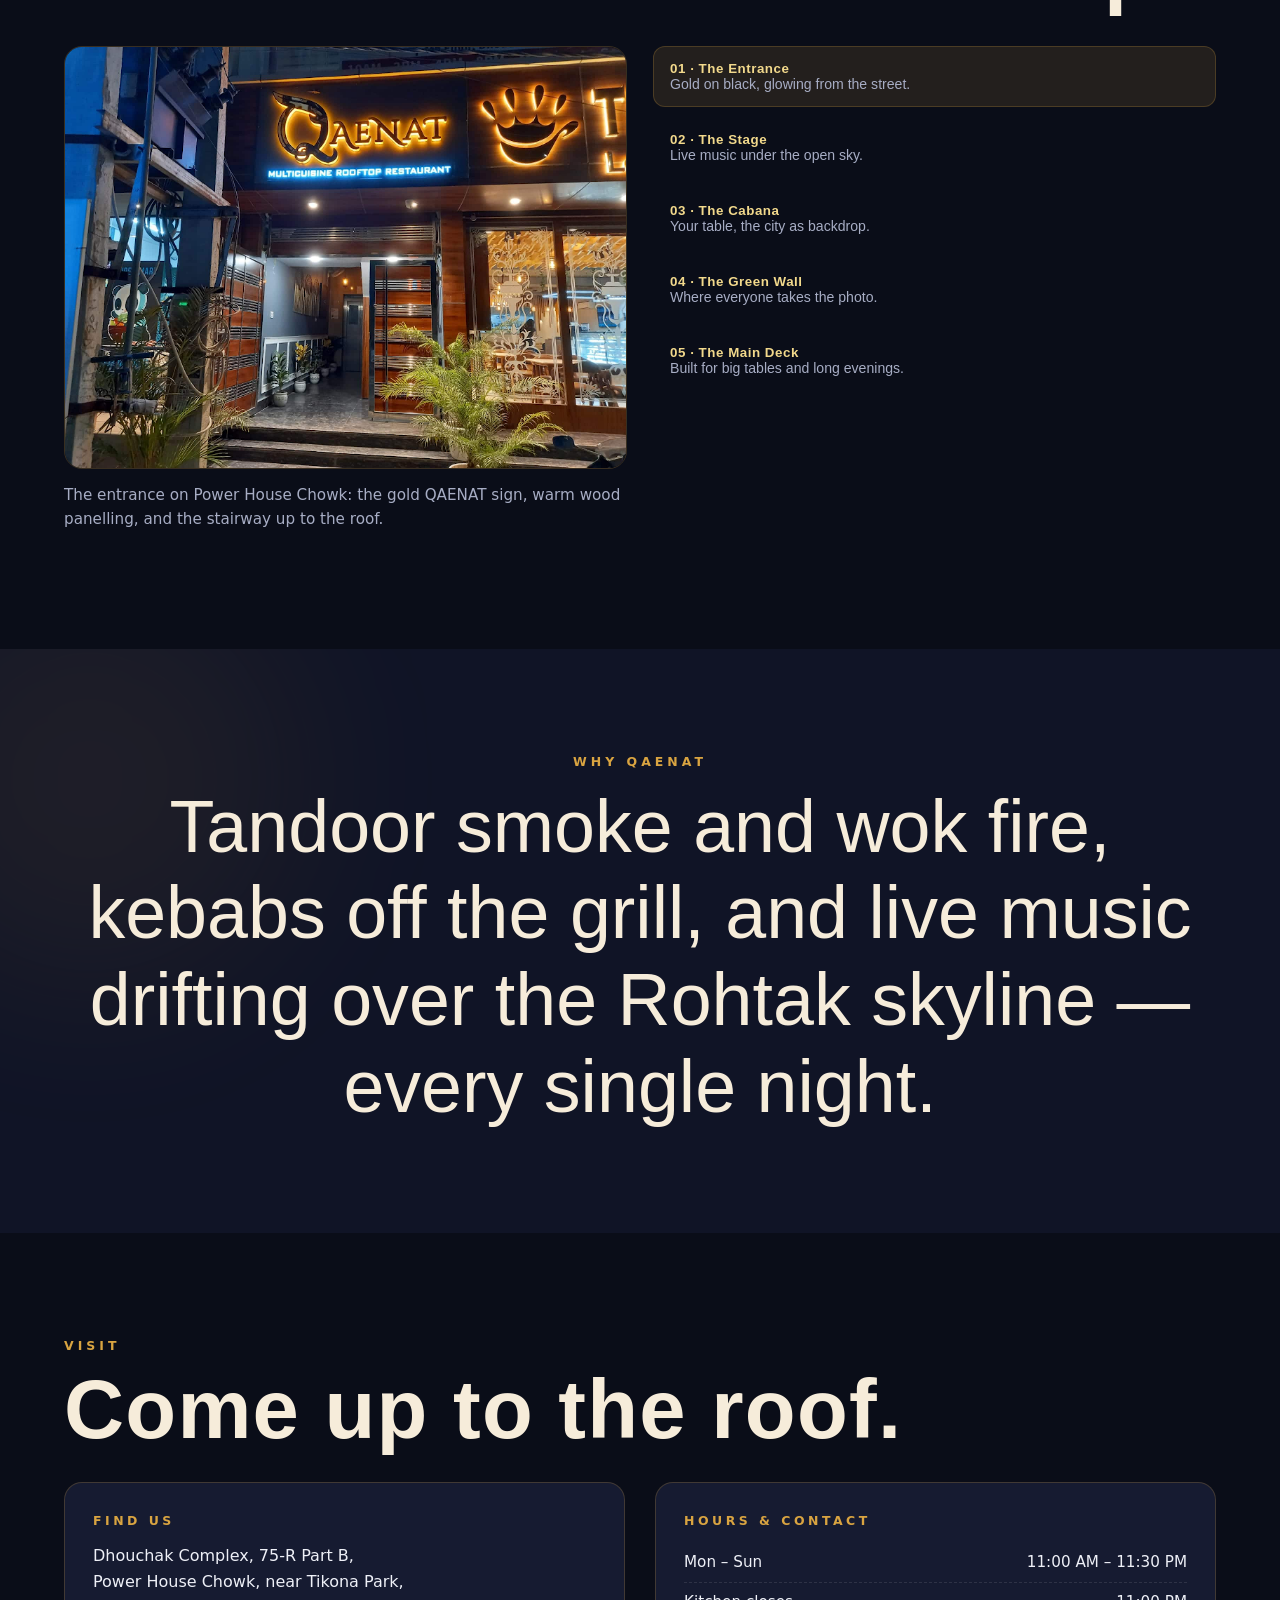
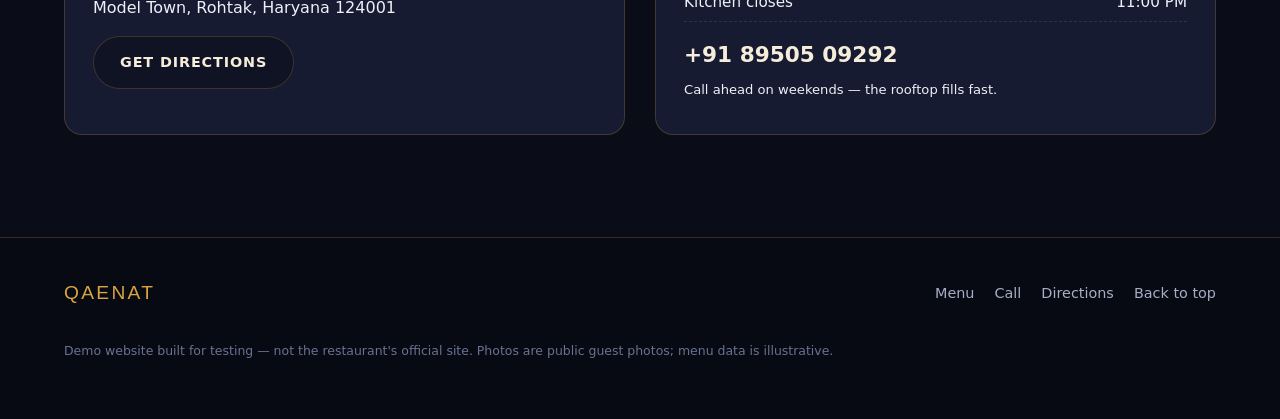
==== commit 59ee3522: "Fix trail image bug + swap menu cards to clean dish photos" ====
--- a/index.html
+++ b/index.html
@@ -135,12 +135,12 @@
     <h2 class="section-title">Crowd favourites</h2>
     <p class="section-lead">Tandoor smoke, wok fire, and plates built for sharing. A few signatures below — the full menu lives on the next page.</p>
     <div class="dish-grid">
-      <article class="dish reveal-child"><img src="media/photos/food-platter.jpg" alt="Platter of starters at Qaenat"><div class="dish-body"><span class="dish-price">₹440</span><p class="dish-cat">Tandoor &amp; Kebabs</p><h3 class="dish-name">Chicken Seekh Kebab</h3></div></article>
-      <article class="dish reveal-child"><img src="media/photos/food-thali.jpg" alt="North Indian curries and breads"><div class="dish-body"><span class="dish-price">₹265</span><p class="dish-cat">Chinese</p><h3 class="dish-name">Veg Manchurian Dry</h3></div></article>
-      <article class="dish reveal-child"><img src="media/photos/food-collage.jpg" alt="Assorted dishes at Qaenat"><div class="dish-body"><span class="dish-price">₹330</span><p class="dish-cat">Starters</p><h3 class="dish-name">Cheese Chilli Mushroom</h3></div></article>
-      <article class="dish reveal-child"><img src="media/photos/dessert-cake.jpg" alt="Dessert at Qaenat"><div class="dish-body"><span class="dish-price">₹440</span><p class="dish-cat">Tandoor &amp; Kebabs</p><h3 class="dish-name">Afghani Chicken</h3></div></article>
-      <article class="dish reveal-child"><img src="media/photos/food-platter.jpg" alt="Snacks and beverages"><div class="dish-body"><span class="dish-price">₹220</span><p class="dish-cat">Snacks</p><h3 class="dish-name">Finger Chips</h3></div></article>
-      <article class="dish reveal-child"><img src="media/photos/food-thali.jpg" alt="Curry and tandoori roti"><div class="dish-body"><span class="dish-price">₹280</span><p class="dish-cat">Main Course</p><h3 class="dish-name">Dal Qaenat Special</h3></div></article>
+      <article class="dish reveal-child"><img src="media/photos/dish-seekh-kebab.webp" alt="Platter of starters at Qaenat"><div class="dish-body"><span class="dish-price">₹440</span><p class="dish-cat">Tandoor &amp; Kebabs</p><h3 class="dish-name">Chicken Seekh Kebab</h3></div></article>
+      <article class="dish reveal-child"><img src="media/photos/dish-manchurian.webp" alt="North Indian curries and breads"><div class="dish-body"><span class="dish-price">₹265</span><p class="dish-cat">Chinese</p><h3 class="dish-name">Veg Manchurian Dry</h3></div></article>
+      <article class="dish reveal-child"><img src="media/photos/dish-chilli-mushroom.webp" alt="Assorted dishes at Qaenat"><div class="dish-body"><span class="dish-price">₹330</span><p class="dish-cat">Starters</p><h3 class="dish-name">Cheese Chilli Mushroom</h3></div></article>
+      <article class="dish reveal-child"><img src="media/photos/dish-afghani-chicken.webp" alt="Dessert at Qaenat"><div class="dish-body"><span class="dish-price">₹440</span><p class="dish-cat">Tandoor &amp; Kebabs</p><h3 class="dish-name">Afghani Chicken</h3></div></article>
+      <article class="dish reveal-child"><img src="media/photos/dish-finger-chips.webp" alt="Snacks and beverages"><div class="dish-body"><span class="dish-price">₹220</span><p class="dish-cat">Snacks</p><h3 class="dish-name">Finger Chips</h3></div></article>
+      <article class="dish reveal-child"><img src="media/photos/dish-dal-special.webp" alt="Curry and tandoori roti"><div class="dish-body"><span class="dish-price">₹280</span><p class="dish-cat">Main Course</p><h3 class="dish-name">Dal Qaenat Special</h3></div></article>
     </div>
     <div class="menu-more"><a class="btn btn-solid" href="menu/">See the full menu</a></div>
     <p class="demo-note">Demo note: prices shown are from public listings; the full menu page is illustrative sample data for this test build.</p>
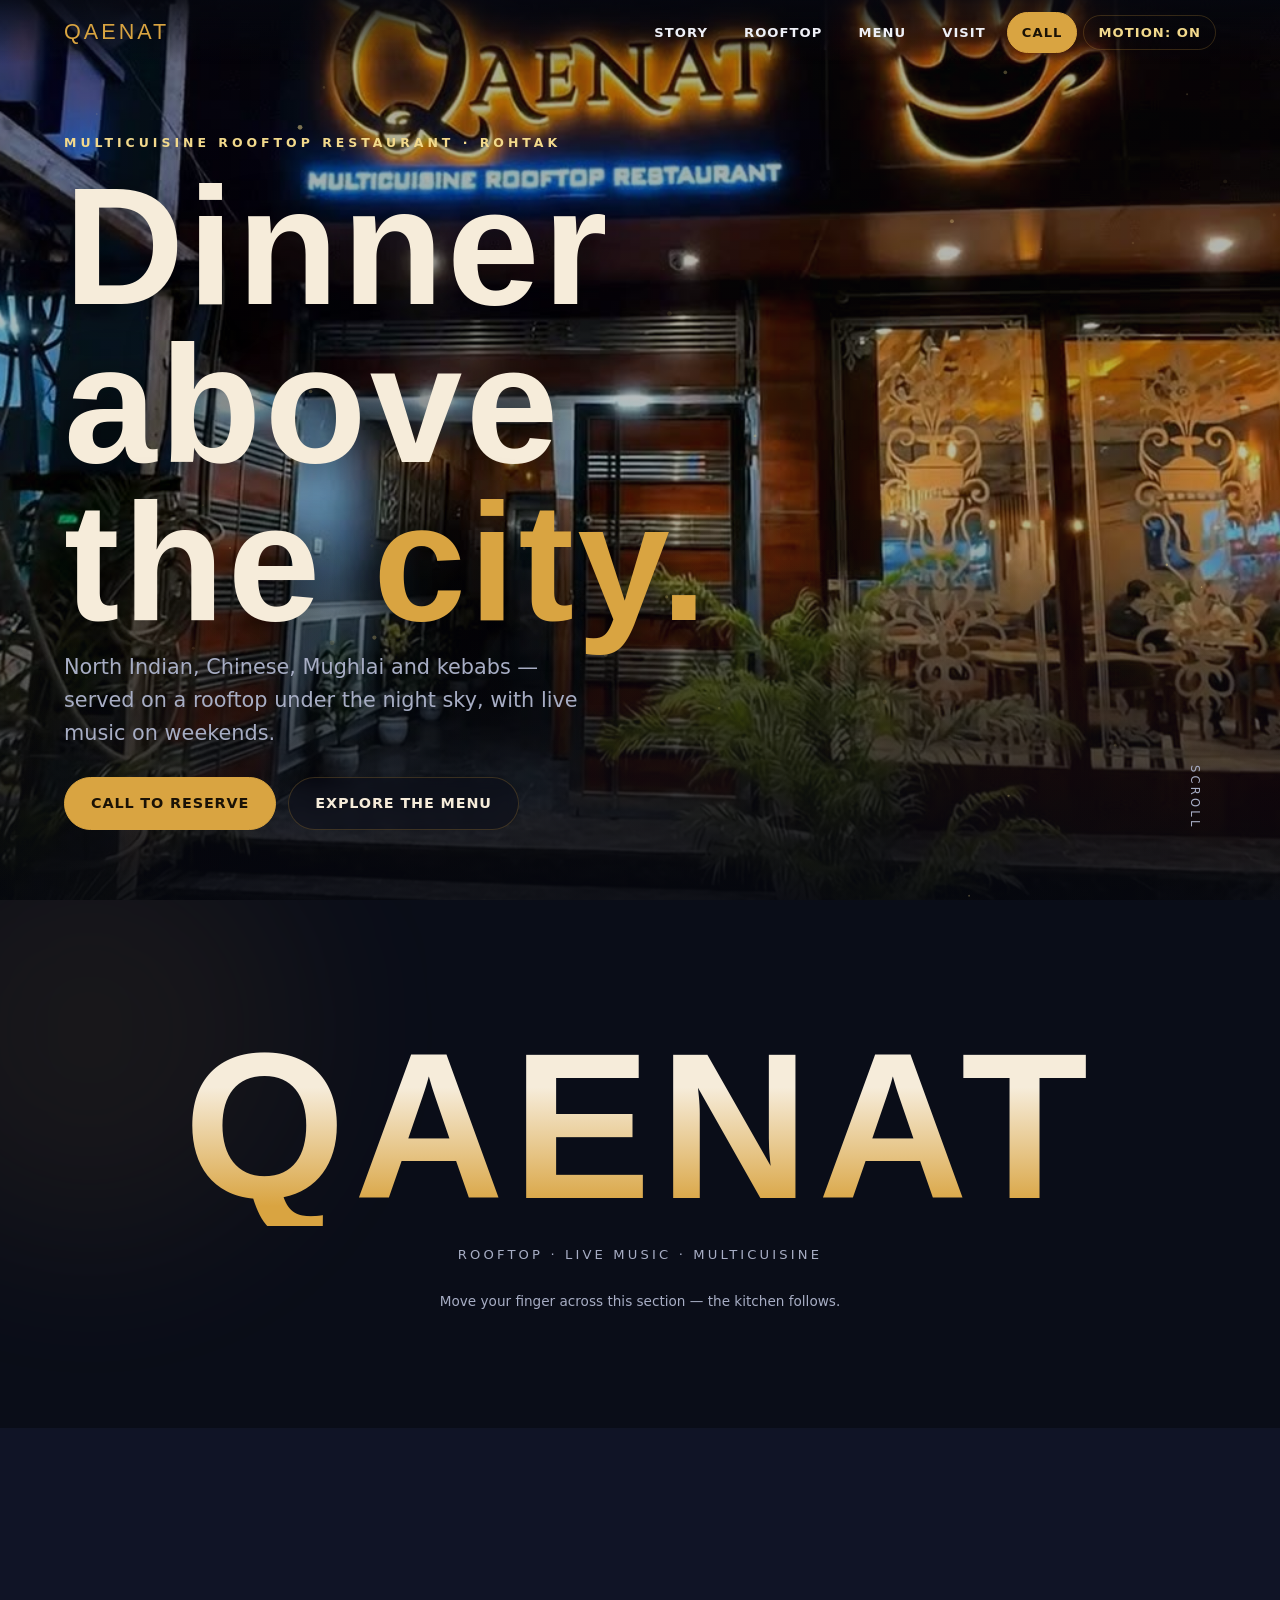
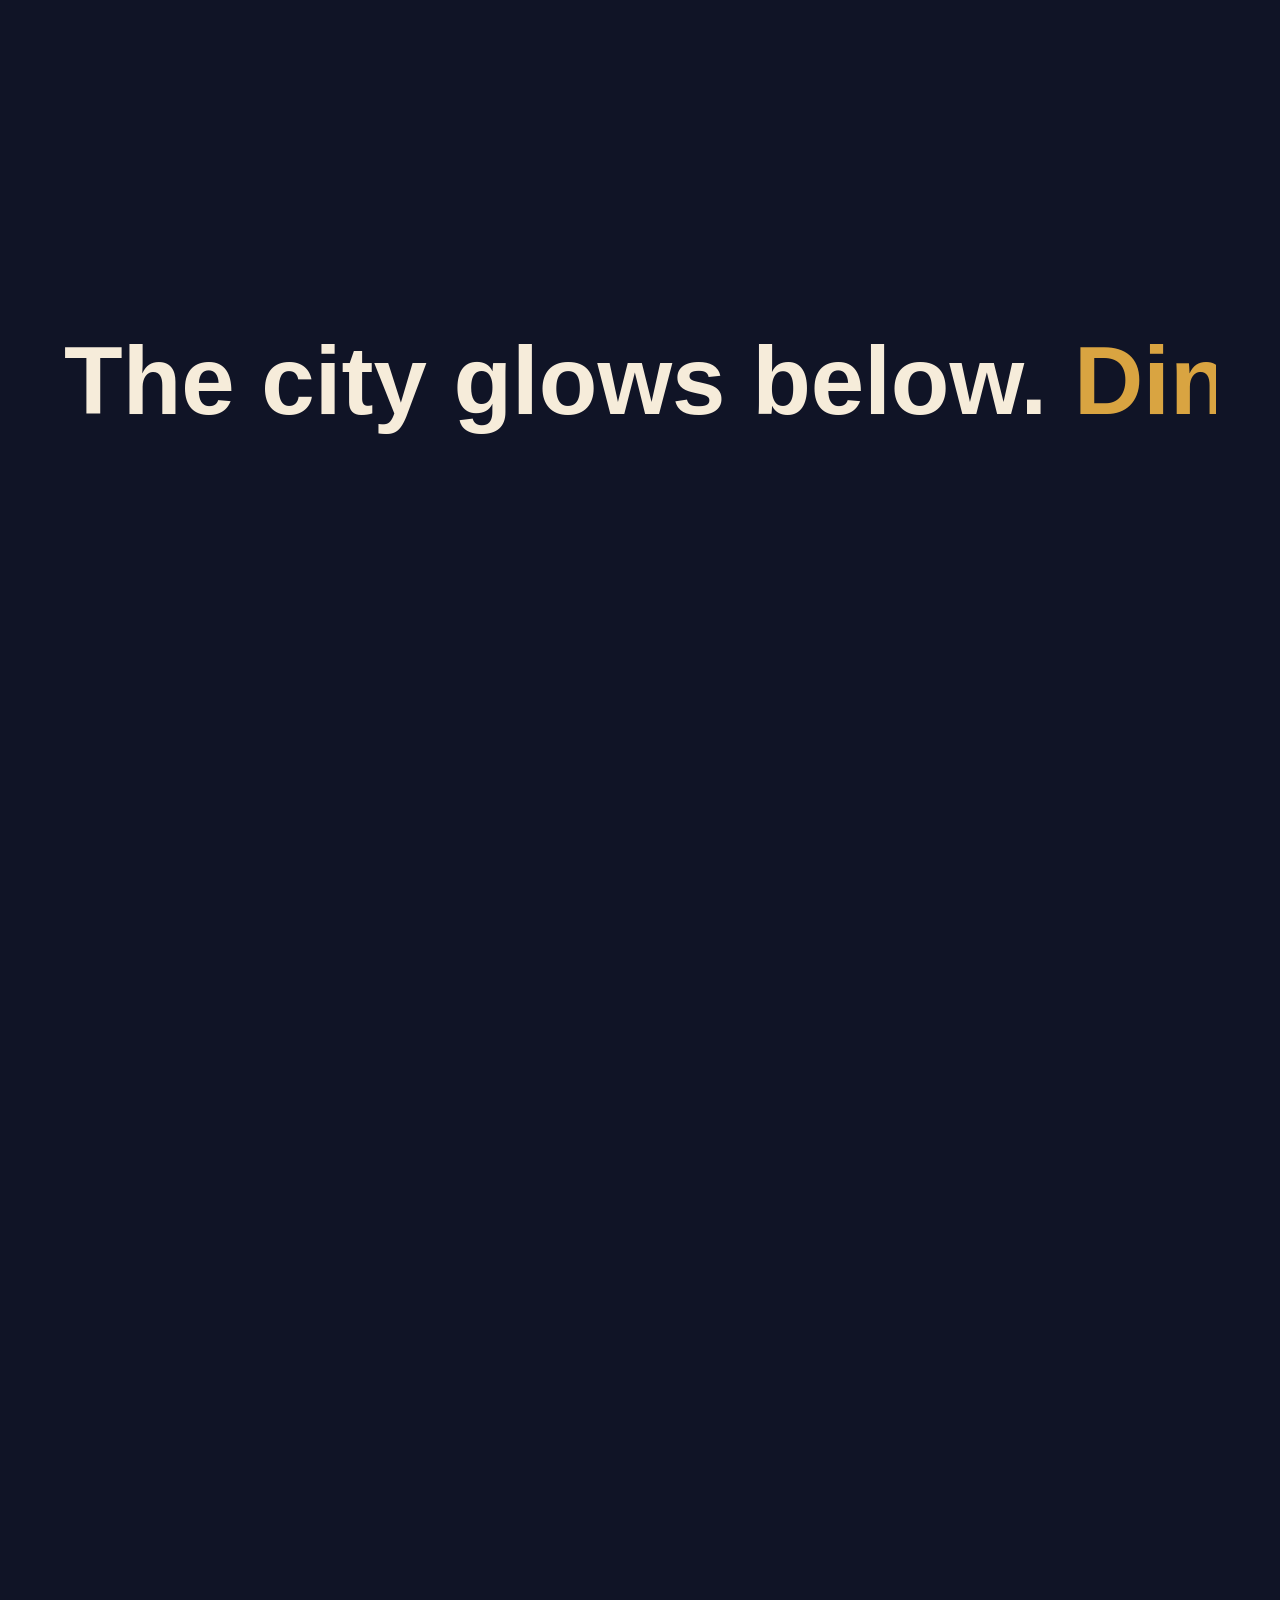
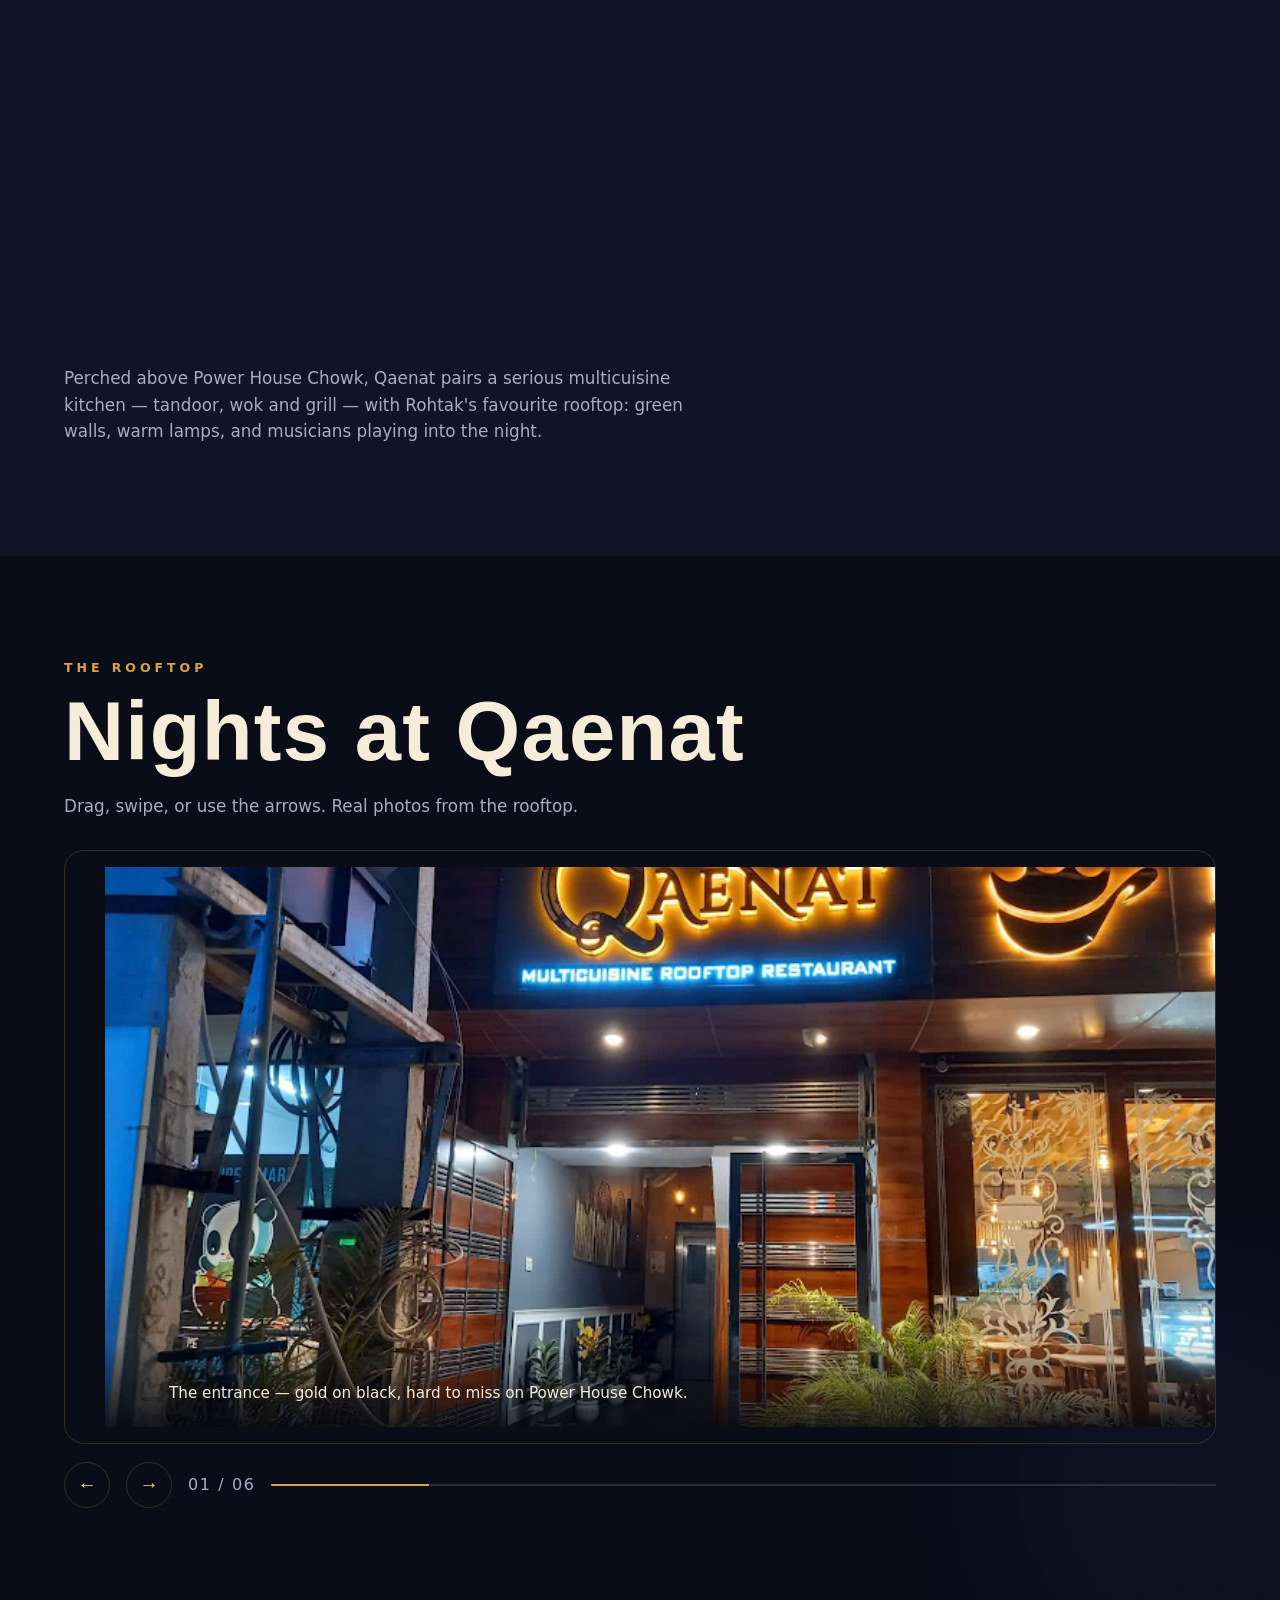
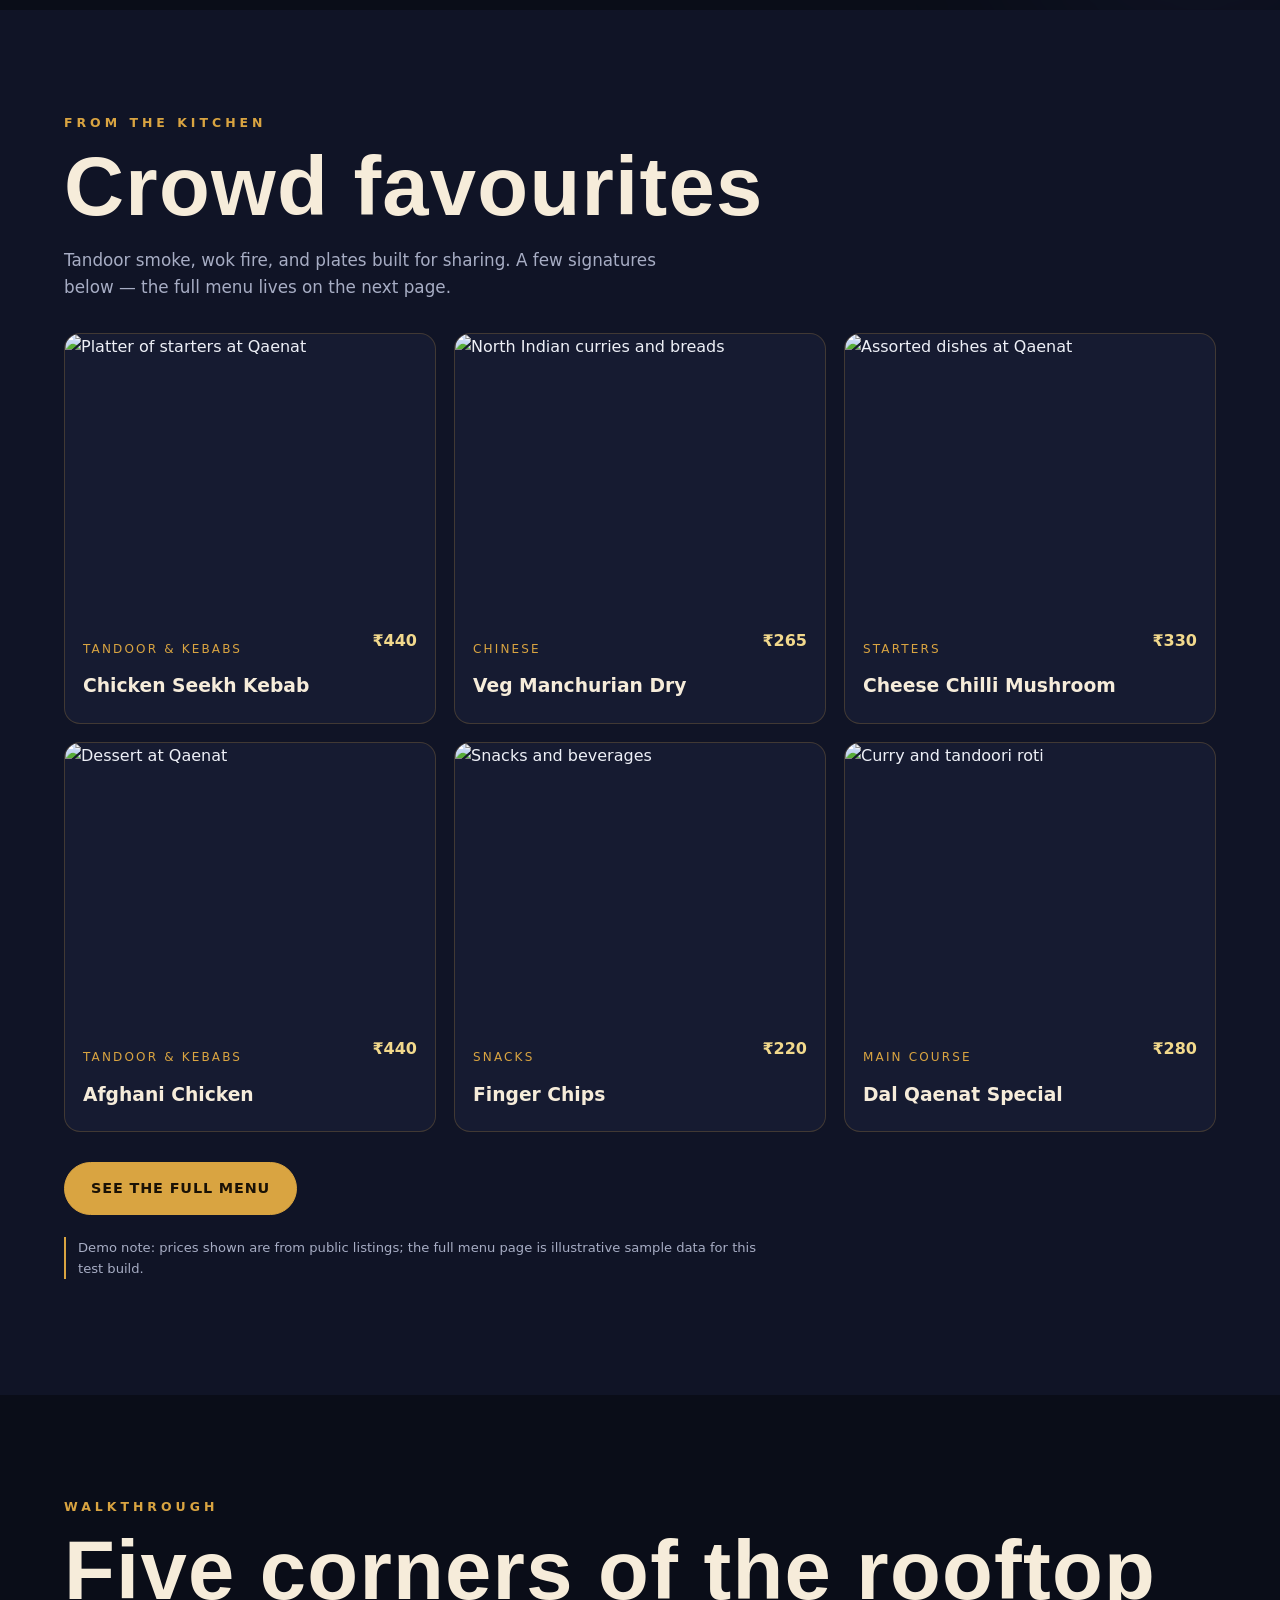
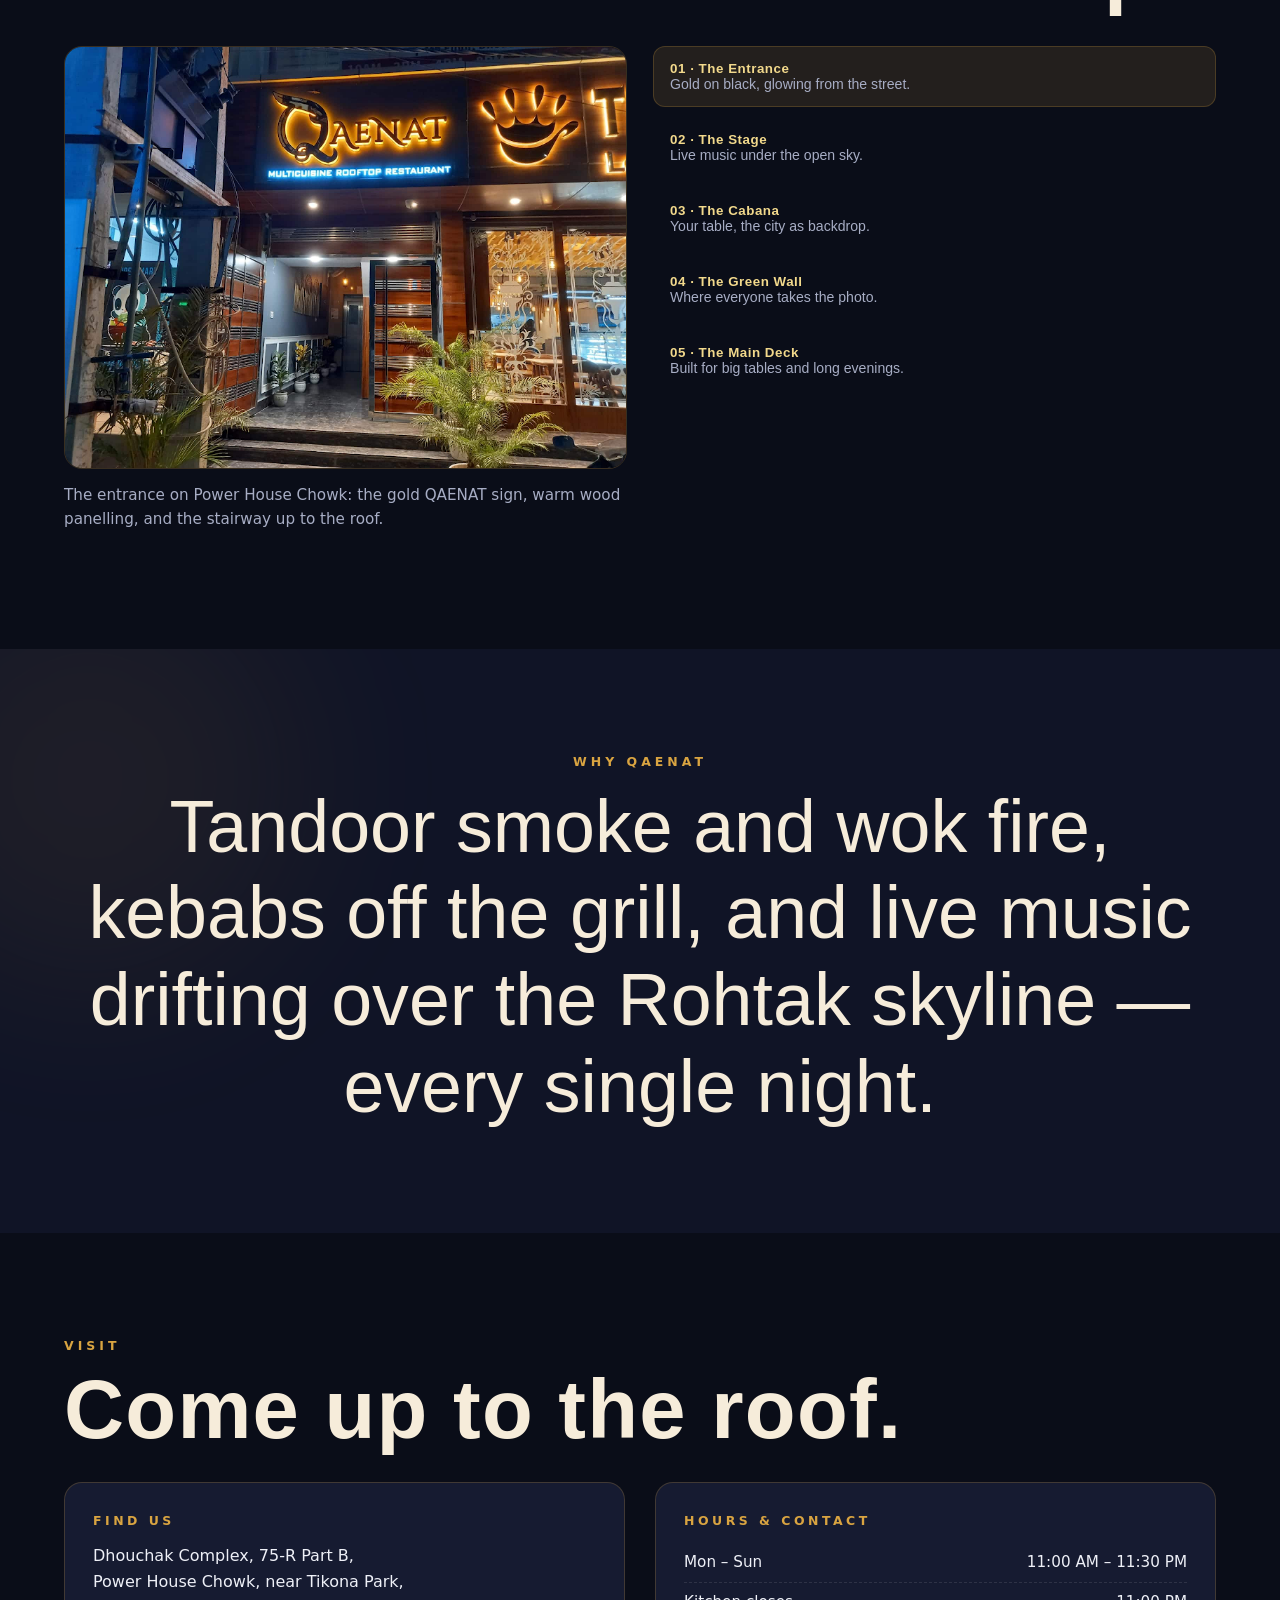
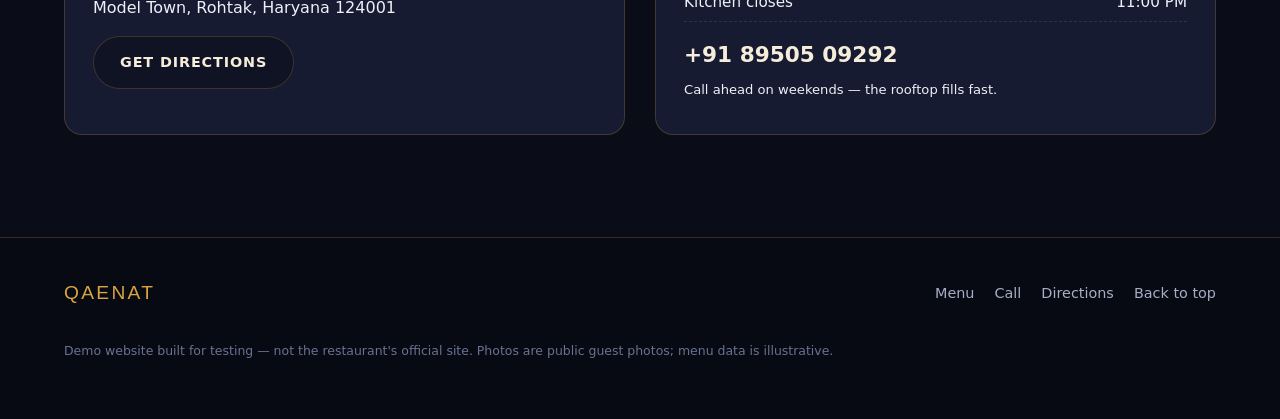
==== commit fed96592: "Hero video: start immediately instead of waiting for window load (fixes video never starting on slow" ====
--- a/index.html
+++ b/index.html
@@ -55,7 +55,7 @@
          srcset="media/video/poster_1280.jpg 1280w, media/video/poster_1920.jpg 1920w"
          sizes="100vw" fetchpriority="high" decoding="async"
          alt="Qaenat restaurant entrance glowing gold at night">
-    <video class="hero-video" id="heroVideo" muted playsinline loop preload="metadata"
+    <video class="hero-video" id="heroVideo" muted playsinline loop preload="auto"
            aria-label="Qaenat film: the glowing entrance at night, the rooftop with live music, and a candle-lit cabana under the city lights."></video>
     <div class="hero-shade" aria-hidden="true"></div>
     <canvas class="particles" id="particles" aria-hidden="true"></canvas>
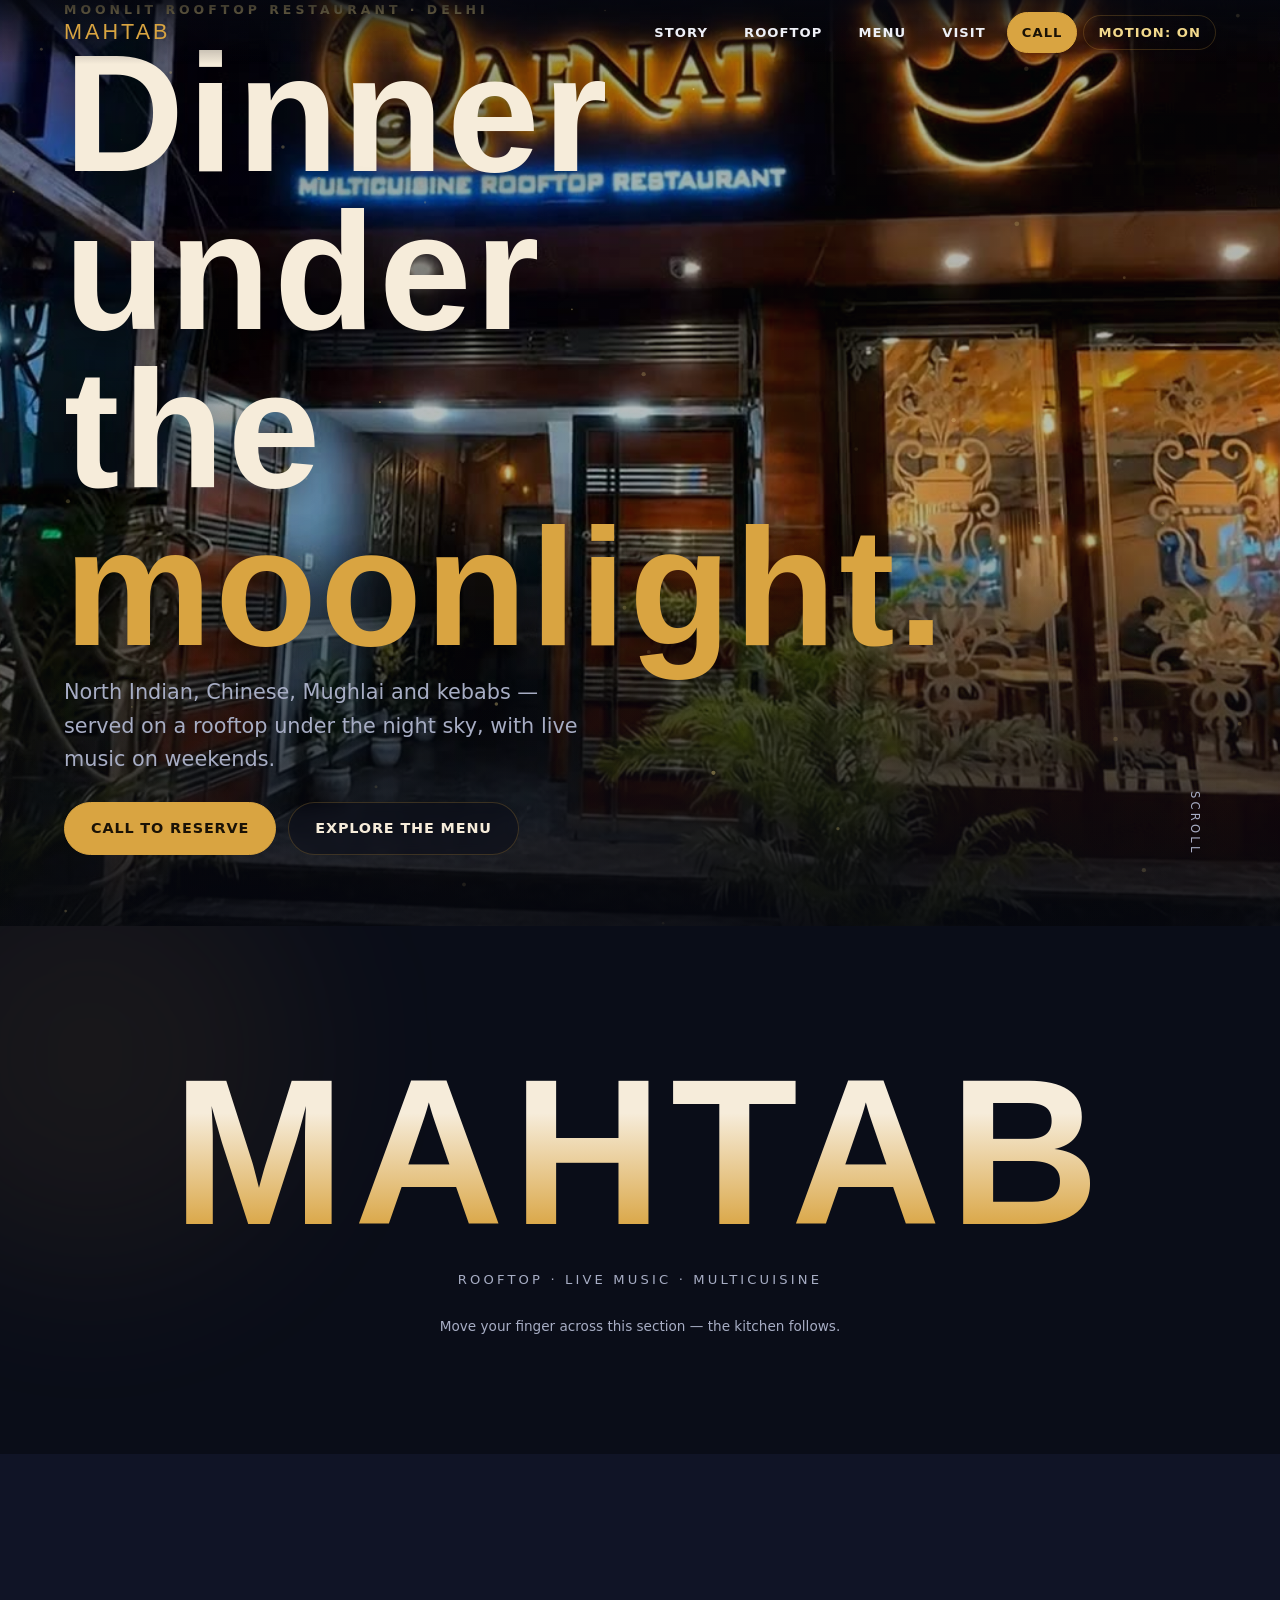
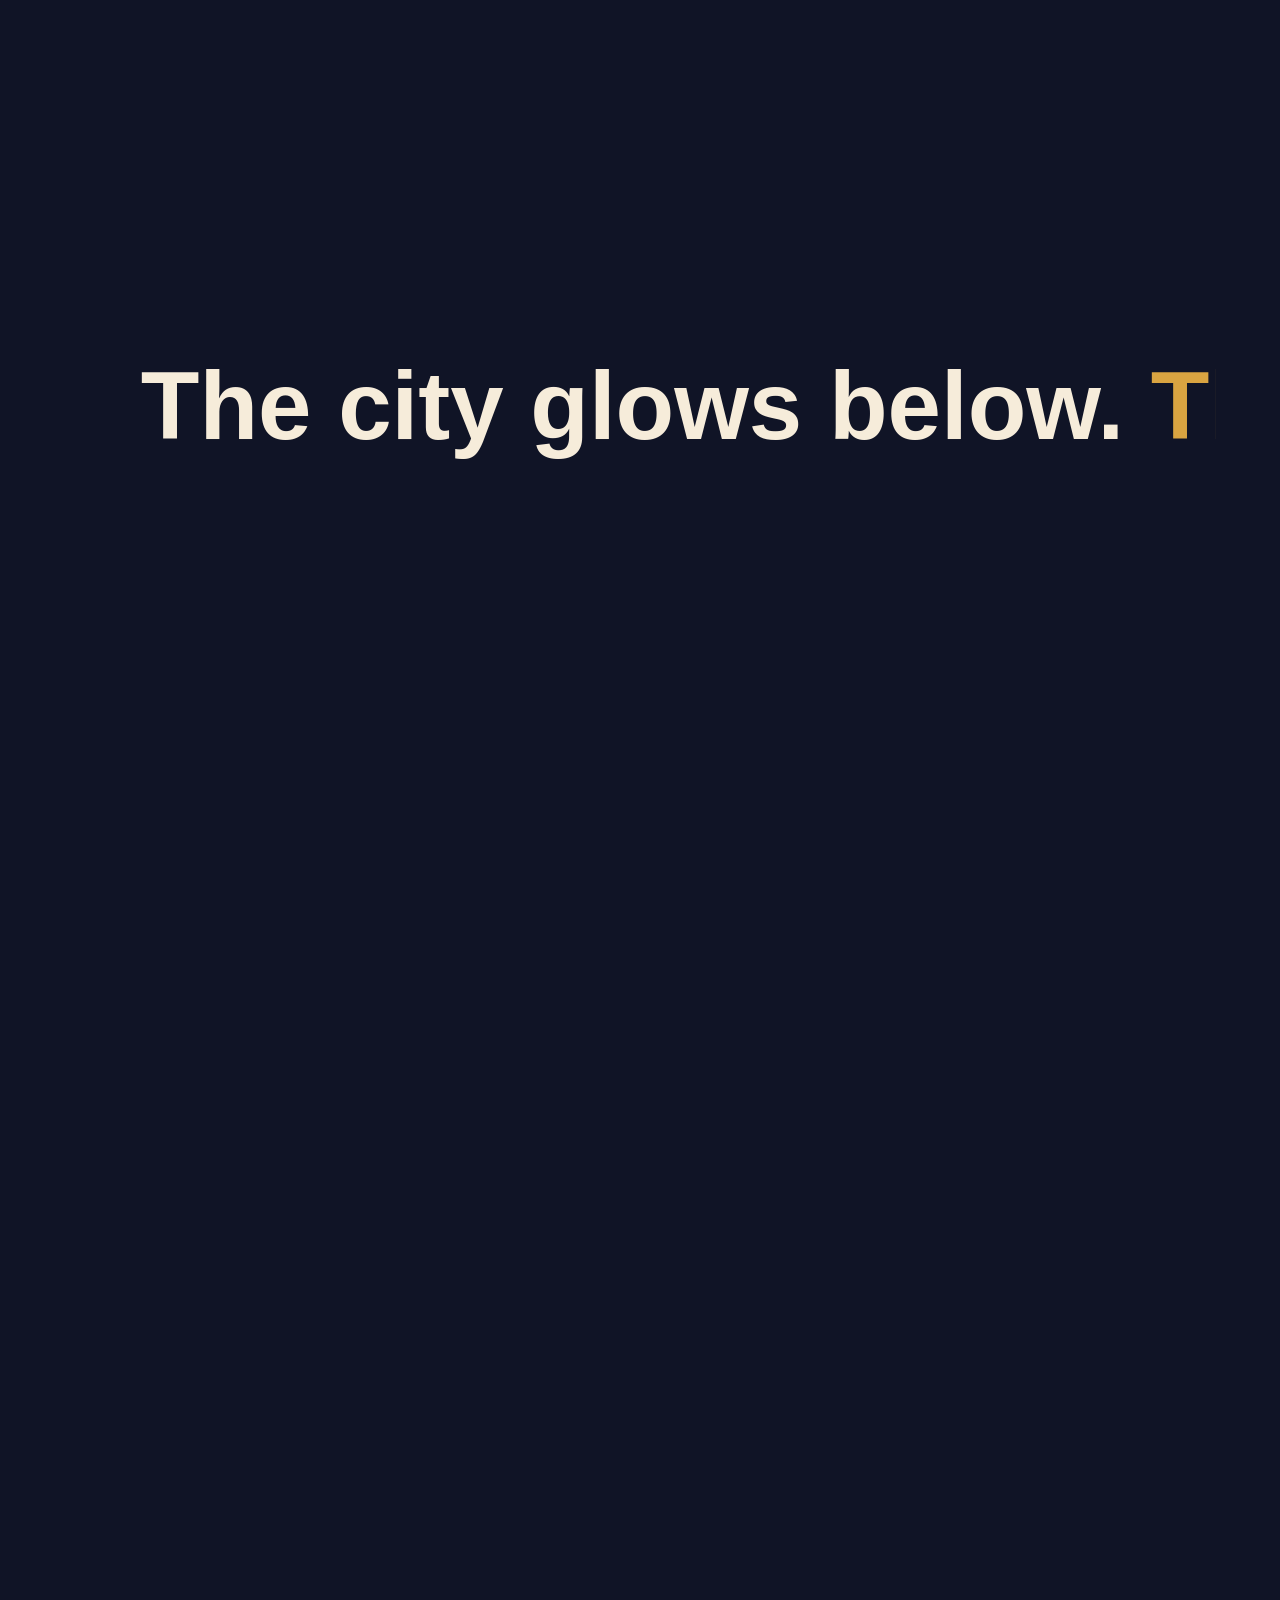
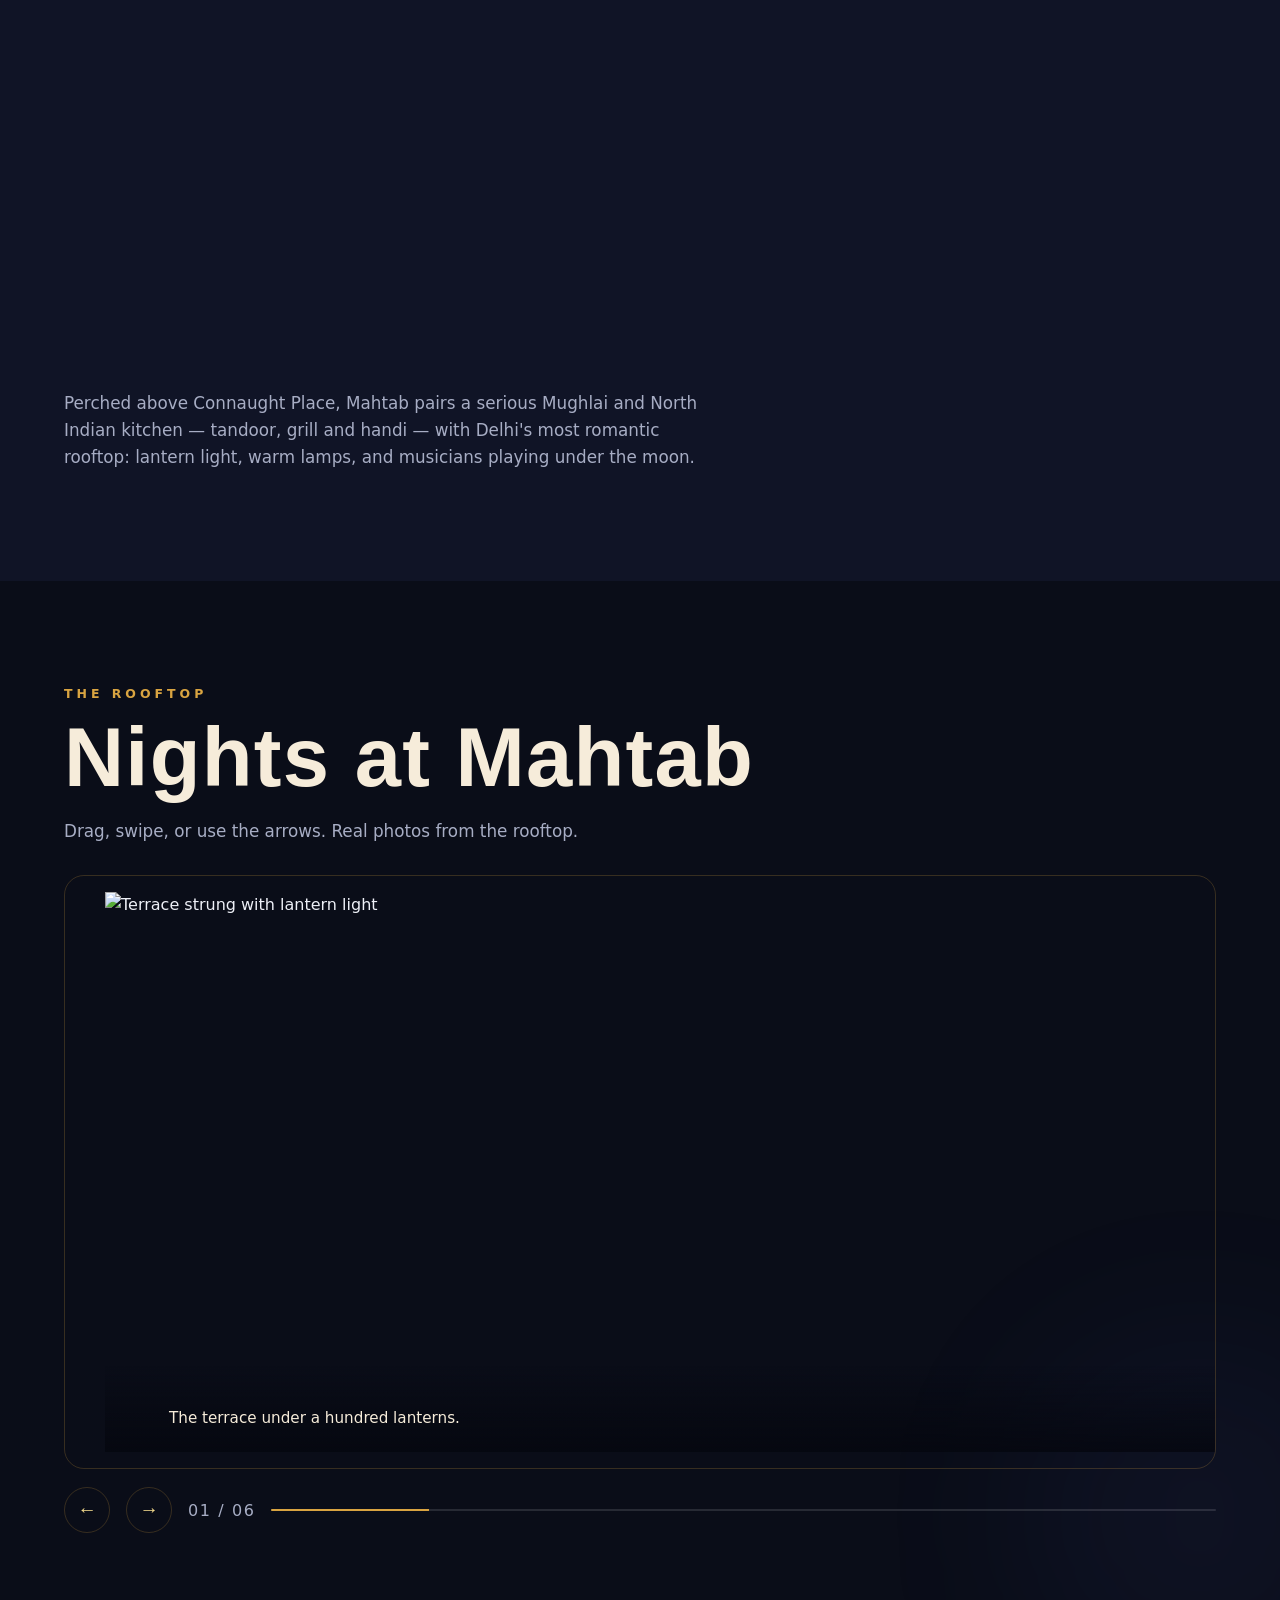
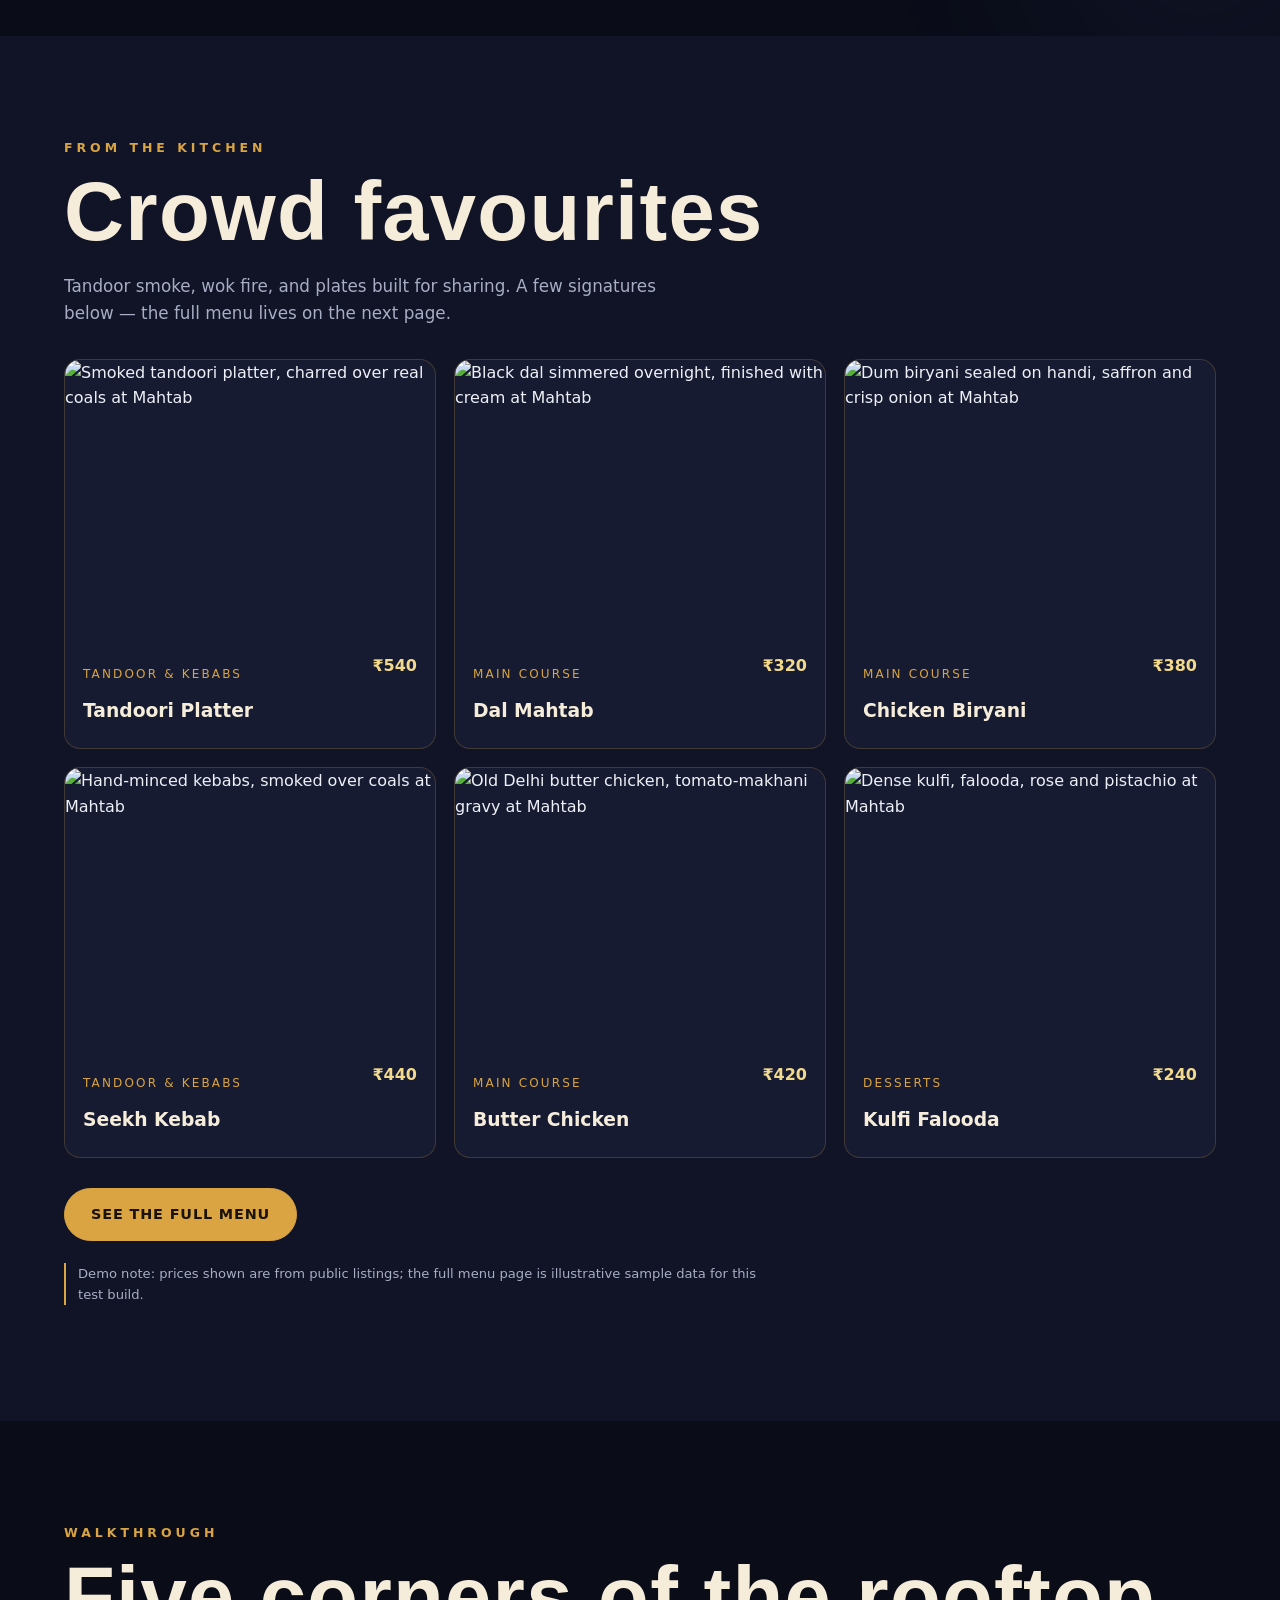
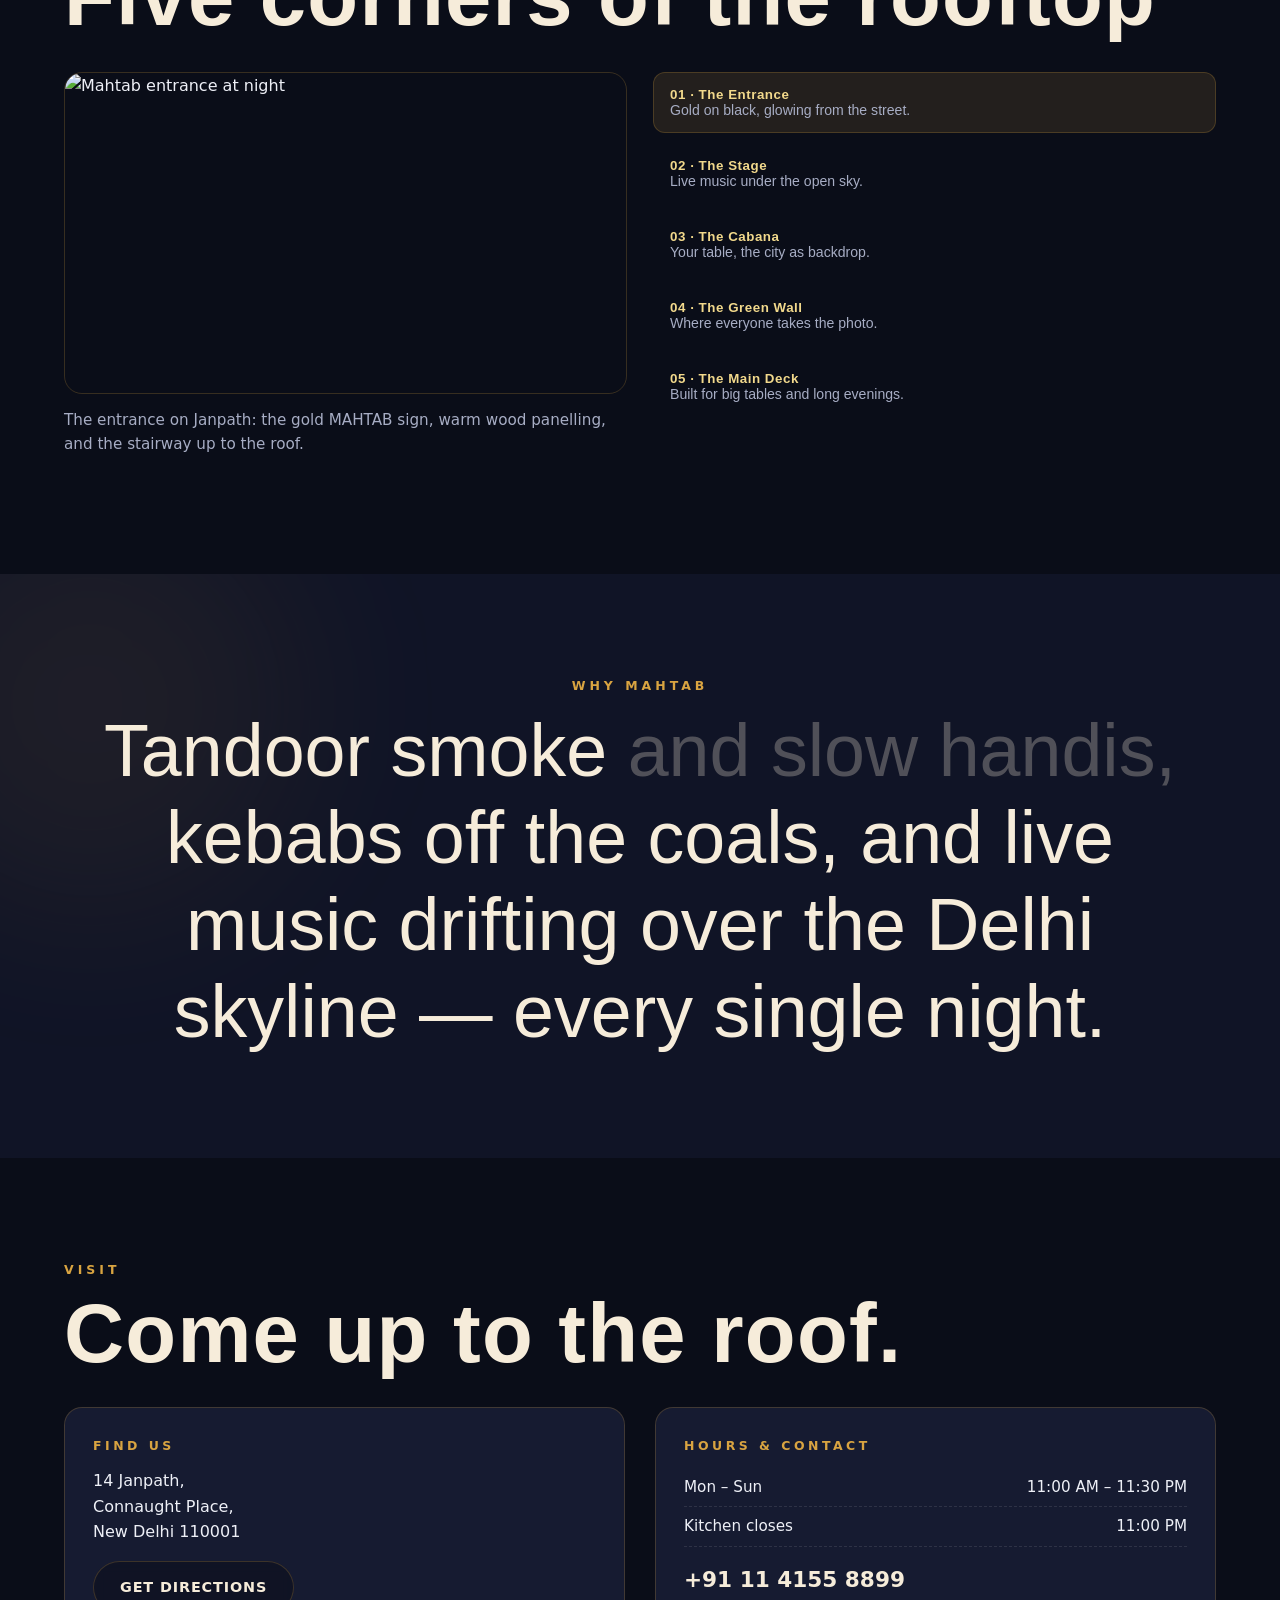
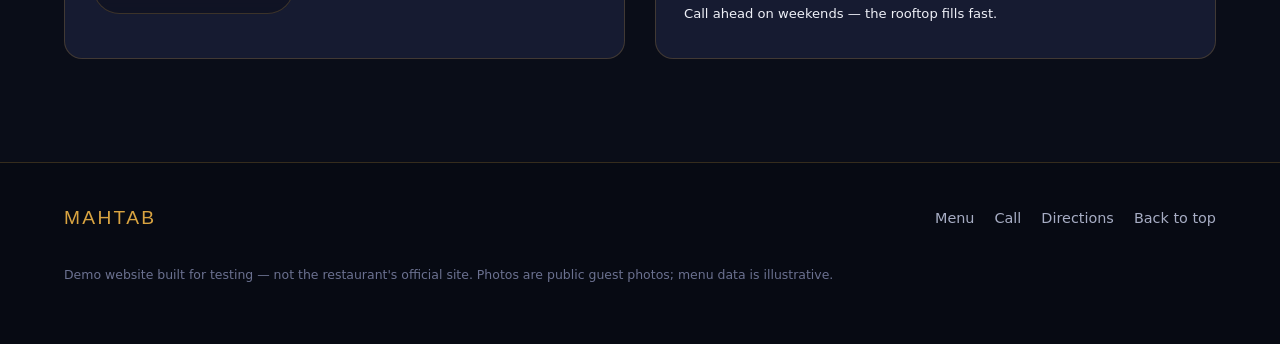
==== commit bad88be2: "Mahtab restaurant: replace Qaenat demo with fictional moonlit rooftop site (code)" ====
--- a/index.html
+++ b/index.html
@@ -3,9 +3,9 @@
 <head>
 <meta charset="UTF-8">
 <meta name="viewport" content="width=device-width, initial-scale=1.0">
-<title>Qaenat Multicuisine Rooftop Restaurant — Rohtak | Dinner Above the City</title>
-<meta name="description" content="Qaenat is Rohtak's multicuisine rooftop restaurant — North Indian, Chinese, Mughlai and kebabs under the night sky, with live music. Open daily 11 AM – 11:30 PM near Tikona Park, Model Town.">
-<meta property="og:title" content="Qaenat Multicuisine Rooftop Restaurant — Rohtak">
+<title>Mahtab Rooftop Restaurant — Delhi | Dinner Under the Moonlight</title>
+<meta name="description" content="Mahtab is Delhi's moonlit rooftop restaurant — Mughlai, North Indian and tandoor classics served under the night sky, with live music. Open daily 12 PM – 12 AM at Connaught Place.">
+<meta property="og:title" content="Mahtab Rooftop Restaurant — Delhi">
 <meta property="og:description" content="Dinner above the city: rooftop seating, live music, multicuisine kitchen. Open daily 11 AM – 11:30 PM.">
 <meta property="og:type" content="website">
 <meta property="og:image" content="media/video/poster_warm_1920.jpg">
@@ -15,15 +15,15 @@
 {
   "@context": "https://schema.org",
   "@type": "Restaurant",
-  "name": "Qaenat Multicuisine Rooftop Restaurant",
+  "name": "Mahtab Multicuisine Rooftop Restaurant",
   "servesCuisine": ["North Indian", "Chinese", "Mughlai", "Kebab"],
-  "telephone": "+91 89505 09292",
+  "telephone": "+91 11 4155 8899",
   "address": {
     "@type": "PostalAddress",
-    "streetAddress": "Dhouchak Complex, 75-R Part B, Power House Chowk, near Tikona Park, Model Town",
-    "addressLocality": "Rohtak",
+    "streetAddress": "14 Janpath, Connaught Place",
+    "addressLocality": "New Delhi",
     "addressRegion": "Haryana",
-    "postalCode": "124001",
+    "postalCode": "110001",
     "addressCountry": "IN"
   },
   "geo": { "@type": "GeoCoordinates", "latitude": 28.888384, "longitude": 76.614469 },
@@ -36,13 +36,13 @@
 <body>
 
 <nav class="site-nav" id="siteNav" aria-label="Primary">
-  <a class="brand-mini" href="#top">QAENAT</a>
+  <a class="brand-mini" href="#top">MAHTAB</a>
   <div class="nav-links">
     <a href="#story" class="hide-sm">Story</a>
     <a href="#gallery" class="hide-sm">Rooftop</a>
     <a href="menu/">Menu</a>
     <a href="#visit" class="hide-sm">Visit</a>
-    <a class="call-btn" href="tel:+918950509292">Call</a>
+    <a class="call-btn" href="tel:+911141558899">Call</a>
     <button class="motion-toggle" id="motionToggle" aria-pressed="false" title="Toggle decorative motion">Motion: On</button>
   </div>
 </nav>
@@ -54,18 +54,18 @@
          src="media/video/poster_1280.jpg"
          srcset="media/video/poster_1280.jpg 1280w, media/video/poster_1920.jpg 1920w"
          sizes="100vw" fetchpriority="high" decoding="async"
-         alt="Qaenat restaurant entrance glowing gold at night">
+         alt="Mahtab restaurant entrance glowing gold at night">
     <video class="hero-video" id="heroVideo" muted playsinline loop preload="auto"
-           aria-label="Qaenat film: the glowing entrance at night, the rooftop with live music, and a candle-lit cabana under the city lights."></video>
+           aria-label="Mahtab film: the glowing entrance at night, the rooftop with live music, and a candle-lit cabana under the city lights."></video>
     <div class="hero-shade" aria-hidden="true"></div>
     <canvas class="particles" id="particles" aria-hidden="true"></canvas>
   </div>
   <div class="hero-copy">
-    <p class="eyebrow">Multicuisine Rooftop Restaurant · Rohtak</p>
-    <h1 class="hero-title">Dinner above<br>the <span class="gold">city.</span></h1>
+    <p class="eyebrow">Moonlit Rooftop Restaurant · Delhi</p>
+    <h1 class="hero-title">Dinner under<br>the <span class="gold">moonlight.</span></h1>
     <p class="hero-sub">North Indian, Chinese, Mughlai and kebabs — served on a rooftop under the night sky, with live music on weekends.</p>
     <div class="hero-cta">
-      <a class="btn btn-solid" href="tel:+918950509292">Call to reserve</a>
+      <a class="btn btn-solid" href="tel:+911141558899">Call to reserve</a>
       <a class="btn" href="menu/">Explore the menu</a>
     </div>
   </div>
@@ -77,7 +77,7 @@
   <div class="glow glow-a" aria-hidden="true"></div>
   <div class="trail-stage" id="trailStage" aria-hidden="true"></div>
   <div class="section-inner reveal">
-    <h2 class="brand-title">QAENAT</h2>
+    <h2 class="brand-title">MAHTAB</h2>
     <p class="brand-tag">Rooftop · Live Music · Multicuisine</p>
     <p class="trail-hint">Move your finger across this section — the kitchen follows.</p>
   </div>
@@ -89,16 +89,16 @@
     <div class="story-stick">
       <div class="section-inner" style="max-width:none;width:100%;">
         <div class="story-track" id="storyTrack">
-          <h2 class="story-headline">The city glows below. <em>Dinner glows up here.</em></h2>
+          <h2 class="story-headline">The city glows below. <em>The moon dines up here.</em></h2>
           <div class="story-photo">
-            <img id="storyImg" src="media/photos/rooftop-stage.webp" alt="Live guitarist on Qaenat's rooftop stage at night">
+            <img id="storyImg" src="media/photos/story-wide.jpg" alt="Live guitarist on Mahtab's rooftop stage at night">
           </div>
         </div>
       </div>
     </div>
   </div>
   <div class="section-inner reveal" style="margin-top:6vh;">
-    <p class="section-lead">Perched above Power House Chowk, Qaenat pairs a serious multicuisine kitchen — tandoor, wok and grill — with Rohtak's favourite rooftop: green walls, warm lamps, and musicians playing into the night.</p>
+    <p class="section-lead">Perched above Connaught Place, Mahtab pairs a serious Mughlai and North Indian kitchen — tandoor, grill and handi — with Delhi's most romantic rooftop: lantern light, warm lamps, and musicians playing under the moon.</p>
   </div>
 </section>
 
@@ -107,16 +107,16 @@
   <div class="glow glow-b" aria-hidden="true"></div>
   <div class="section-inner reveal">
     <p class="section-kicker">The rooftop</p>
-    <h2 class="section-title">Nights at Qaenat</h2>
+    <h2 class="section-title">Nights at Mahtab</h2>
     <p class="section-lead">Drag, swipe, or use the arrows. Real photos from the rooftop.</p>
     <div class="gal-viewport">
       <div class="gal-track" id="galTrack">
-        <figure class="gal-slide"><img src="media/photos/entrance-night.webp" alt="Qaenat entrance glowing at night" draggable="false"><figcaption class="gal-cap">The entrance — gold on black, hard to miss on Power House Chowk.</figcaption></figure>
-        <figure class="gal-slide"><img src="media/photos/rooftop-stage.webp" alt="Rooftop stage with live guitarist" draggable="false"><figcaption class="gal-cap">Live music nights on the rooftop stage.</figcaption></figure>
-        <figure class="gal-slide"><img src="media/photos/cabana-night.jpg" alt="Candle-lit cabana with city lights beyond" draggable="false"><figcaption class="gal-cap">The cabana — dinner with the city lights for company.</figcaption></figure>
-        <figure class="gal-slide"><img src="media/photos/rooftop-collage-night.jpg" alt="Rooftop seating and decor at night" draggable="false"><figcaption class="gal-cap">Green walls, warm lamps, open sky.</figcaption></figure>
-        <figure class="gal-slide"><img src="media/photos/rooftop-day.webp" alt="Qaenat gold logo on the green wall by day" draggable="false"><figcaption class="gal-cap">By day — the gold logo on the living wall.</figcaption></figure>
-        <figure class="gal-slide"><img src="media/photos/rooftop-collage-day.jpg" alt="Rooftop views in daylight" draggable="false"><figcaption class="gal-cap">Daylight over Model Town from the terrace.</figcaption></figure>
+        <figure class="gal-slide"><img src="media/photos/gal-terrace.jpg" alt="Terrace strung with lantern light" draggable="false"><figcaption class="gal-cap">The terrace under a hundred lanterns.</figcaption></figure>
+        <figure class="gal-slide"><img src="media/photos/gal-dining.jpg" alt="Candle-lit dining room" draggable="false"><figcaption class="gal-cap">Dinner by candlelight, every night.</figcaption></figure>
+        <figure class="gal-slide"><img src="media/photos/gal-bar.jpg" alt="Cocktail pour at the bar" draggable="false"><figcaption class="gal-cap">The bar pours till late.</figcaption></figure>
+        <figure class="gal-slide"><img src="media/photos/gal-music.jpg" alt="Live musician silhouette on stage" draggable="false"><figcaption class="gal-cap">Live music under the moon.</figcaption></figure>
+        <figure class="gal-slide"><img src="media/photos/gal-cityview.jpg" alt="City skyline from the terrace" draggable="false"><figcaption class="gal-cap">Delhi glittering below.</figcaption></figure>
+        <figure class="gal-slide"><img src="media/photos/gal-dessert.jpg" alt="Indian dessert in dramatic light" draggable="false"><figcaption class="gal-cap">Something sweet to end the night.</figcaption></figure>
       </div>
     </div>
     <div class="gal-ui">
@@ -135,12 +135,12 @@
     <h2 class="section-title">Crowd favourites</h2>
     <p class="section-lead">Tandoor smoke, wok fire, and plates built for sharing. A few signatures below — the full menu lives on the next page.</p>
     <div class="dish-grid">
-      <article class="dish reveal-child"><img src="media/photos/dish-seekh-kebab.webp" alt="Platter of starters at Qaenat"><div class="dish-body"><span class="dish-price">₹440</span><p class="dish-cat">Tandoor &amp; Kebabs</p><h3 class="dish-name">Chicken Seekh Kebab</h3></div></article>
-      <article class="dish reveal-child"><img src="media/photos/dish-manchurian.webp" alt="North Indian curries and breads"><div class="dish-body"><span class="dish-price">₹265</span><p class="dish-cat">Chinese</p><h3 class="dish-name">Veg Manchurian Dry</h3></div></article>
-      <article class="dish reveal-child"><img src="media/photos/dish-chilli-mushroom.webp" alt="Assorted dishes at Qaenat"><div class="dish-body"><span class="dish-price">₹330</span><p class="dish-cat">Starters</p><h3 class="dish-name">Cheese Chilli Mushroom</h3></div></article>
-      <article class="dish reveal-child"><img src="media/photos/dish-afghani-chicken.webp" alt="Dessert at Qaenat"><div class="dish-body"><span class="dish-price">₹440</span><p class="dish-cat">Tandoor &amp; Kebabs</p><h3 class="dish-name">Afghani Chicken</h3></div></article>
-      <article class="dish reveal-child"><img src="media/photos/dish-finger-chips.webp" alt="Snacks and beverages"><div class="dish-body"><span class="dish-price">₹220</span><p class="dish-cat">Snacks</p><h3 class="dish-name">Finger Chips</h3></div></article>
-      <article class="dish reveal-child"><img src="media/photos/dish-dal-special.webp" alt="Curry and tandoori roti"><div class="dish-body"><span class="dish-price">₹280</span><p class="dish-cat">Main Course</p><h3 class="dish-name">Dal Qaenat Special</h3></div></article>
+      <article class="dish reveal-child"><img src="media/photos/dish-tandoori.jpg" alt="Smoked tandoori platter, charred over real coals at Mahtab"><div class="dish-body"><span class="dish-price">₹540</span><p class="dish-cat">Tandoor & Kebabs</p><h3 class="dish-name">Tandoori Platter</h3></div></article>
+      <article class="dish reveal-child"><img src="media/photos/dish-dal.jpg" alt="Black dal simmered overnight, finished with cream at Mahtab"><div class="dish-body"><span class="dish-price">₹320</span><p class="dish-cat">Main Course</p><h3 class="dish-name">Dal Mahtab</h3></div></article>
+      <article class="dish reveal-child"><img src="media/photos/dish-biryani.jpg" alt="Dum biryani sealed on handi, saffron and crisp onion at Mahtab"><div class="dish-body"><span class="dish-price">₹380</span><p class="dish-cat">Main Course</p><h3 class="dish-name">Chicken Biryani</h3></div></article>
+      <article class="dish reveal-child"><img src="media/photos/dish-kebab.jpg" alt="Hand-minced kebabs, smoked over coals at Mahtab"><div class="dish-body"><span class="dish-price">₹440</span><p class="dish-cat">Tandoor & Kebabs</p><h3 class="dish-name">Seekh Kebab</h3></div></article>
+      <article class="dish reveal-child"><img src="media/photos/dish-curry.jpg" alt="Old Delhi butter chicken, tomato-makhani gravy at Mahtab"><div class="dish-body"><span class="dish-price">₹420</span><p class="dish-cat">Main Course</p><h3 class="dish-name">Butter Chicken</h3></div></article>
+      <article class="dish reveal-child"><img src="media/photos/dish-kulfi.jpg" alt="Dense kulfi, falooda, rose and pistachio at Mahtab"><div class="dish-body"><span class="dish-price">₹240</span><p class="dish-cat">Desserts</p><h3 class="dish-name">Kulfi Falooda</h3></div></article>
     </div>
     <div class="menu-more"><a class="btn btn-solid" href="menu/">See the full menu</a></div>
     <p class="demo-note">Demo note: prices shown are from public listings; the full menu page is illustrative sample data for this test build.</p>
@@ -154,15 +154,15 @@
     <h2 class="section-title">Five corners of the rooftop</h2>
     <div class="views">
       <div>
-        <div class="view-photo"><img id="viewImg" src="media/photos/entrance-night.webp" alt="Qaenat entrance at night"></div>
-        <p class="view-caption" id="viewCaption">The entrance on Power House Chowk: the gold QAENAT sign, warm wood panelling, and the stairway up to the roof.</p>
+        <div class="view-photo"><img id="viewImg" src="media/photos/view-entrance.jpg" alt="Mahtab entrance at night"></div>
+        <p class="view-caption" id="viewCaption">The entrance on Janpath: the gold MAHTAB sign, warm wood panelling, and the stairway up to the roof.</p>
       </div>
       <div class="view-list" role="tablist" aria-label="Rooftop viewpoints">
-        <button class="viewpoint active" data-img="media/photos/entrance-night.webp" data-cap="The entrance on Power House Chowk: the gold QAENAT sign, warm wood panelling, and the stairway up to the roof."><b>01 · The Entrance</b><span>Gold on black, glowing from the street.</span></button>
-        <button class="viewpoint" data-img="media/photos/rooftop-stage.webp" data-cap="The stage corner: a guitarist plays while the city hums below — green walls and string lights all around."><b>02 · The Stage</b><span>Live music under the open sky.</span></button>
-        <button class="viewpoint" data-img="media/photos/cabana-night.jpg" data-cap="The cabana: a set table, glowing lamps, and Rohtak's lights beyond the railing."><b>03 · The Cabana</b><span>Your table, the city as backdrop.</span></button>
-        <button class="viewpoint" data-img="media/photos/rooftop-day.webp" data-cap="The living wall: Qaenat's gold logo set into a vertical garden."><b>04 · The Green Wall</b><span>Where everyone takes the photo.</span></button>
-        <button class="viewpoint" data-img="media/photos/rooftop-collage-night.jpg" data-cap="The main deck: long tables, warm lamps, and room for the whole family."><b>05 · The Main Deck</b><span>Built for big tables and long evenings.</span></button>
+        <button class="viewpoint active" data-img="media/photos/view-entrance.jpg" data-cap="The entrance on Janpath: the gold MAHTAB sign, warm wood panelling, and the stairway up to the roof."><b>01 · The Entrance</b><span>Gold on black, glowing from the street.</span></button>
+        <button class="viewpoint" data-img="media/photos/view-stage.jpg" data-cap="The stage corner: a guitarist plays while the city hums below — green walls and string lights all around."><b>02 · The Stage</b><span>Live music under the open sky.</span></button>
+        <button class="viewpoint" data-img="media/photos/view-cabana.jpg" data-cap="The cabana: a set table, glowing lamps, and Delhi's lights beyond the railing."><b>03 · The Cabana</b><span>Your table, the city as backdrop.</span></button>
+        <button class="viewpoint" data-img="media/photos/view-greenwall.jpg" data-cap="The living wall: Mahtab's gold logo set into a vertical garden."><b>04 · The Green Wall</b><span>Where everyone takes the photo.</span></button>
+        <button class="viewpoint" data-img="media/photos/view-deck.jpg" data-cap="The main deck: long tables, warm lamps, and room for the whole family."><b>05 · The Main Deck</b><span>Built for big tables and long evenings.</span></button>
       </div>
     </div>
   </div>
@@ -172,8 +172,8 @@
 <section class="section alt-bg statement" id="statement">
   <div class="glow glow-a" aria-hidden="true"></div>
   <div class="section-inner">
-    <p class="section-kicker">Why Qaenat</p>
-    <p class="statement-text" id="statementText">Tandoor smoke and wok fire, kebabs off the grill, and live music drifting over the Rohtak skyline — every single night.</p>
+    <p class="section-kicker">Why Mahtab</p>
+    <p class="statement-text" id="statementText">Tandoor smoke and slow handis, kebabs off the coals, and live music drifting over the Delhi skyline — every single night.</p>
   </div>
 </section>
 
@@ -185,14 +185,14 @@
     <div class="visit-grid">
       <div class="visit-card reveal-child">
         <h3>Find us</h3>
-        <p>Dhouchak Complex, 75-R Part B,<br>Power House Chowk, near Tikona Park,<br>Model Town, Rohtak, Haryana 124001</p>
+        <p>14 Janpath,<br>Connaught Place,<br>New Delhi 110001</p>
         <p style="margin-top:16px;"><a class="btn" href="https://www.google.com/maps/dir/?api=1&destination=28.888384,76.614469" target="_blank" rel="noopener">Get directions</a></p>
       </div>
       <div class="visit-card reveal-child">
         <h3>Hours &amp; contact</h3>
         <div class="hours-row"><span>Mon – Sun</span><span id="todayHours">11:00 AM – 11:30 PM</span></div>
         <div class="hours-row"><span>Kitchen closes</span><span>11:00 PM</span></div>
-        <p style="margin-top:16px;"><a class="big" href="tel:+918950509292">+91 89505 09292</a></p>
+        <p style="margin-top:16px;"><a class="big" href="tel:+911141558899">+91 11 4155 8899</a></p>
         <p class="demo-note" style="border:0;padding:0;">Call ahead on weekends — the rooftop fills fast.</p>
       </div>
     </div>
@@ -201,10 +201,10 @@
 
 <footer class="footer">
   <div class="footer-inner">
-    <span class="footer-brand">QAENAT</span>
+    <span class="footer-brand">MAHTAB</span>
     <div class="footer-links">
       <a href="menu/">Menu</a>
-      <a href="tel:+918950509292">Call</a>
+      <a href="tel:+911141558899">Call</a>
       <a href="https://www.google.com/maps/dir/?api=1&destination=28.888384,76.614469" target="_blank" rel="noopener">Directions</a>
       <a href="#top">Back to top</a>
     </div>
--- a/css/site.css
+++ b/css/site.css
@@ -1,5 +1,5 @@
 /* ============================================================
-   QAENAT — Multicuisine Rooftop Restaurant, Rohtak (demo build)
+   MAHTAB — Multicuisine Rooftop Restaurant, Rohtak (demo build)
    Original stylesheet. Night-sky palette, gold accents.
    ============================================================ */
 :root {
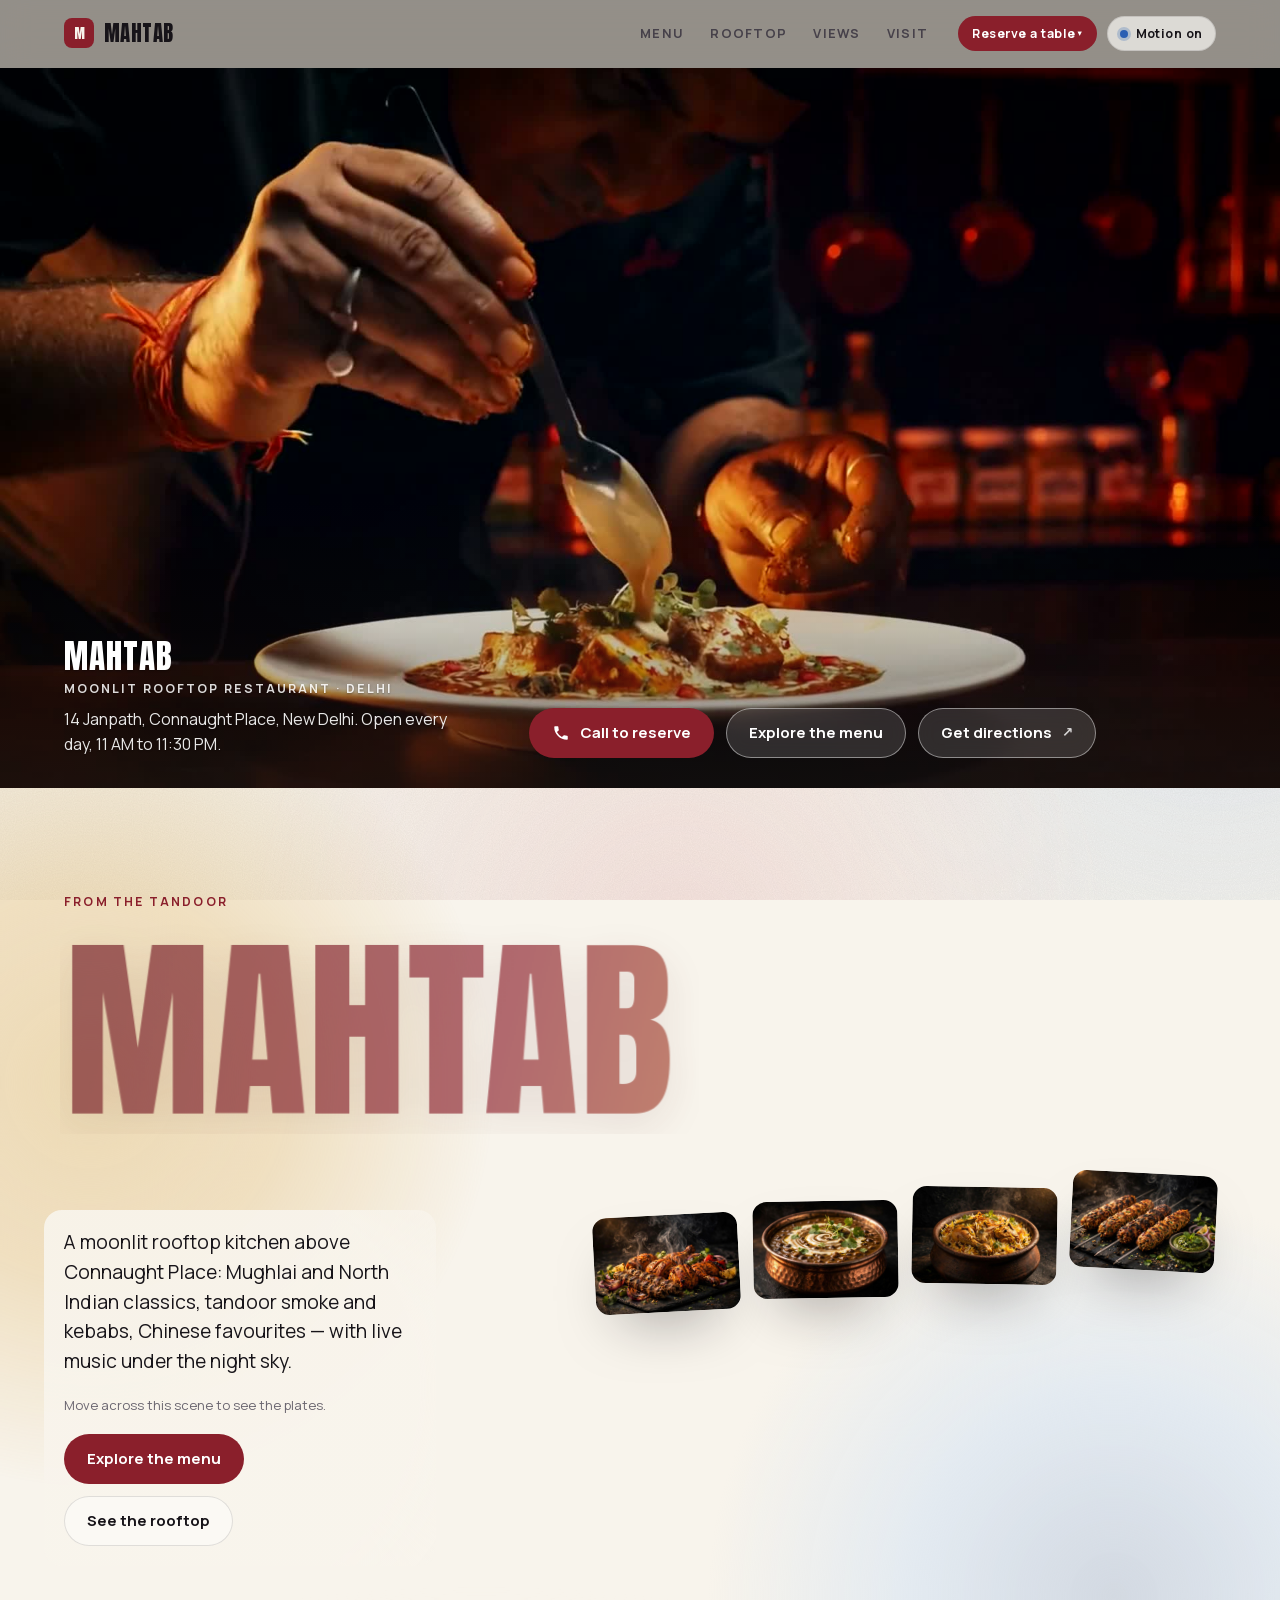
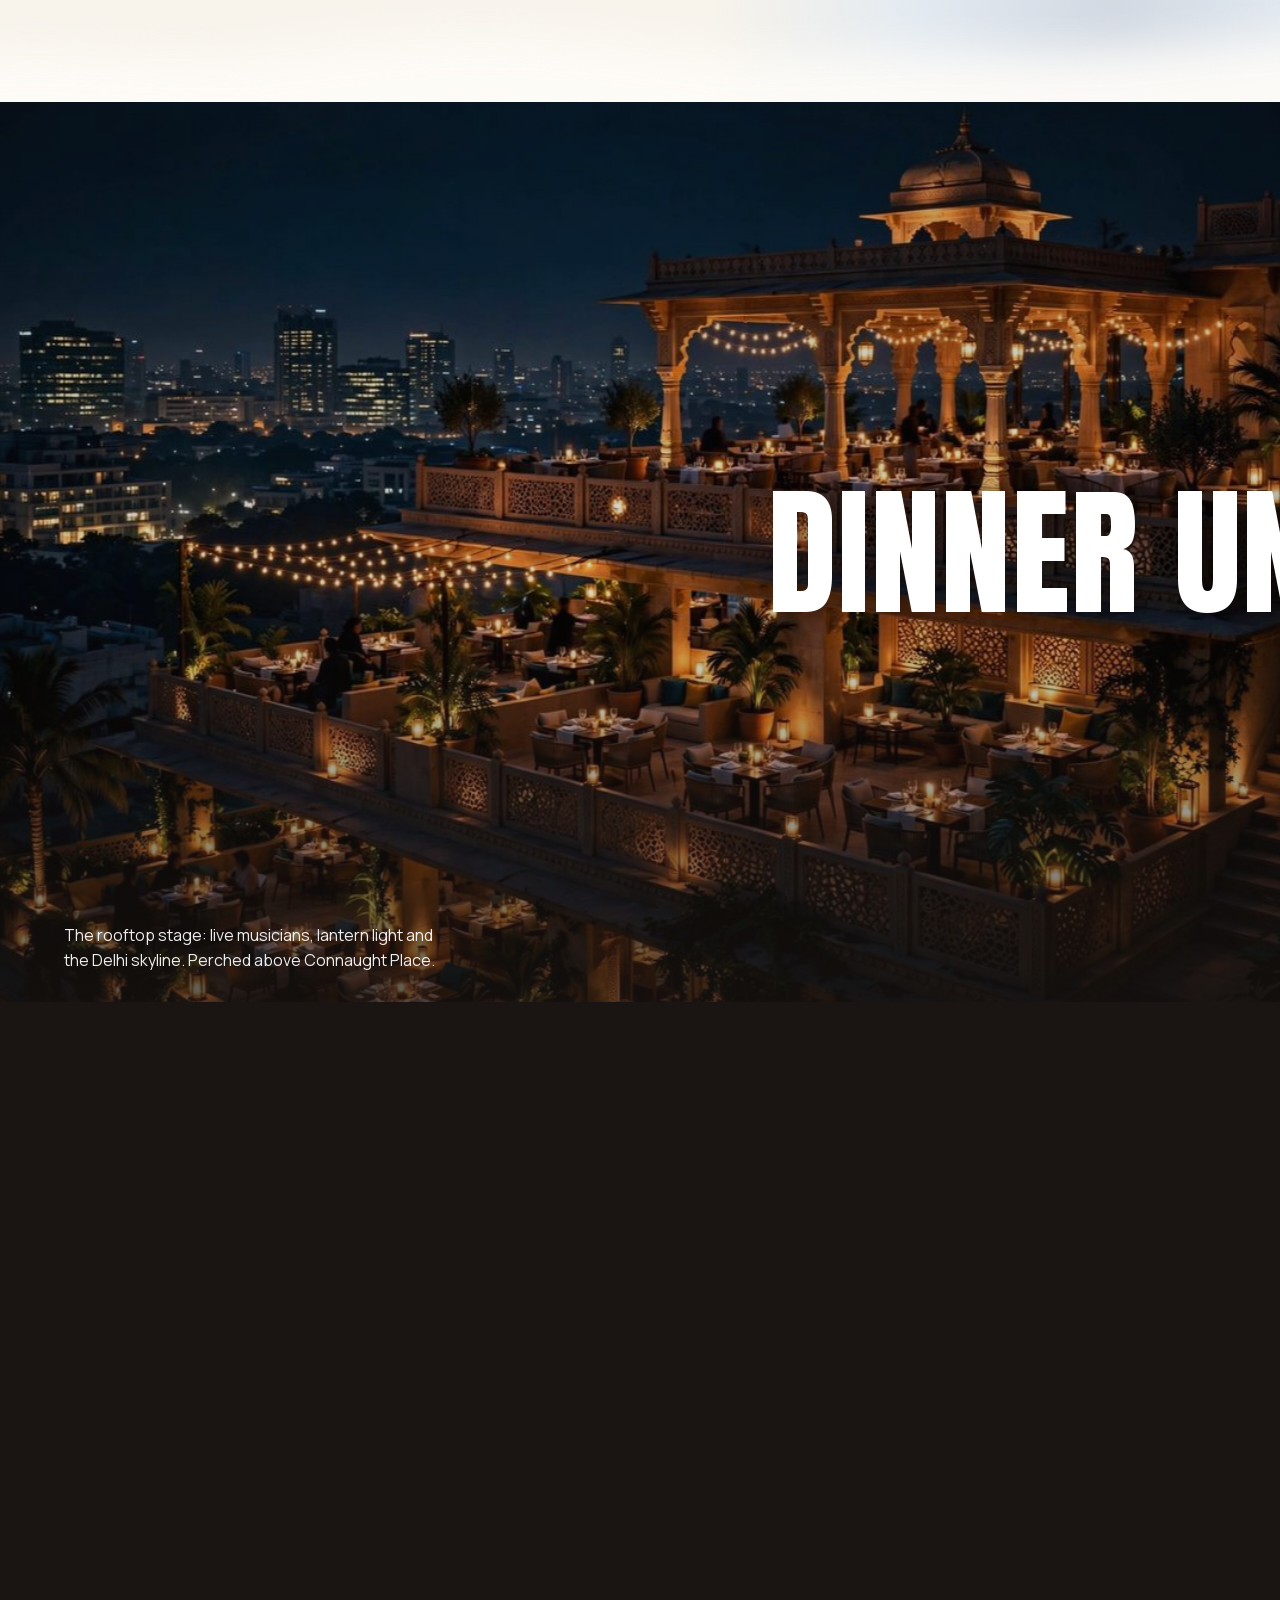
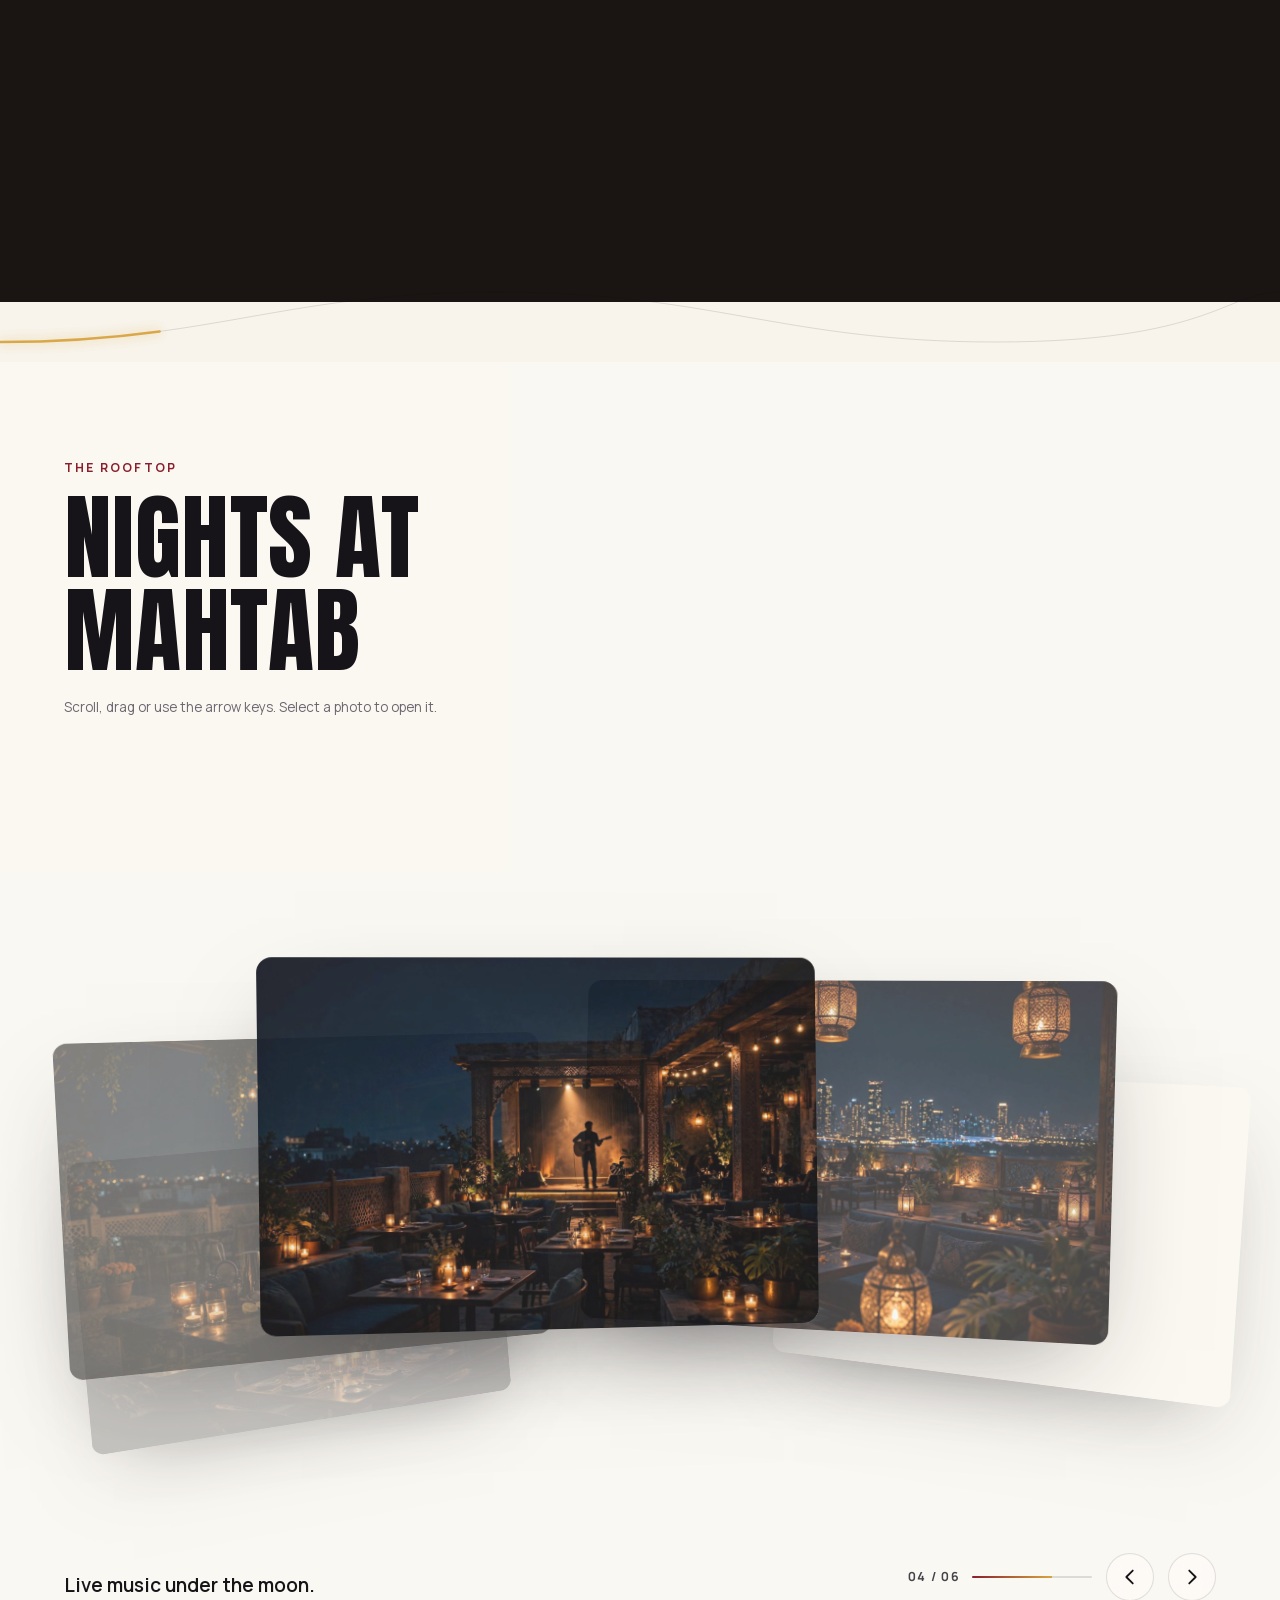
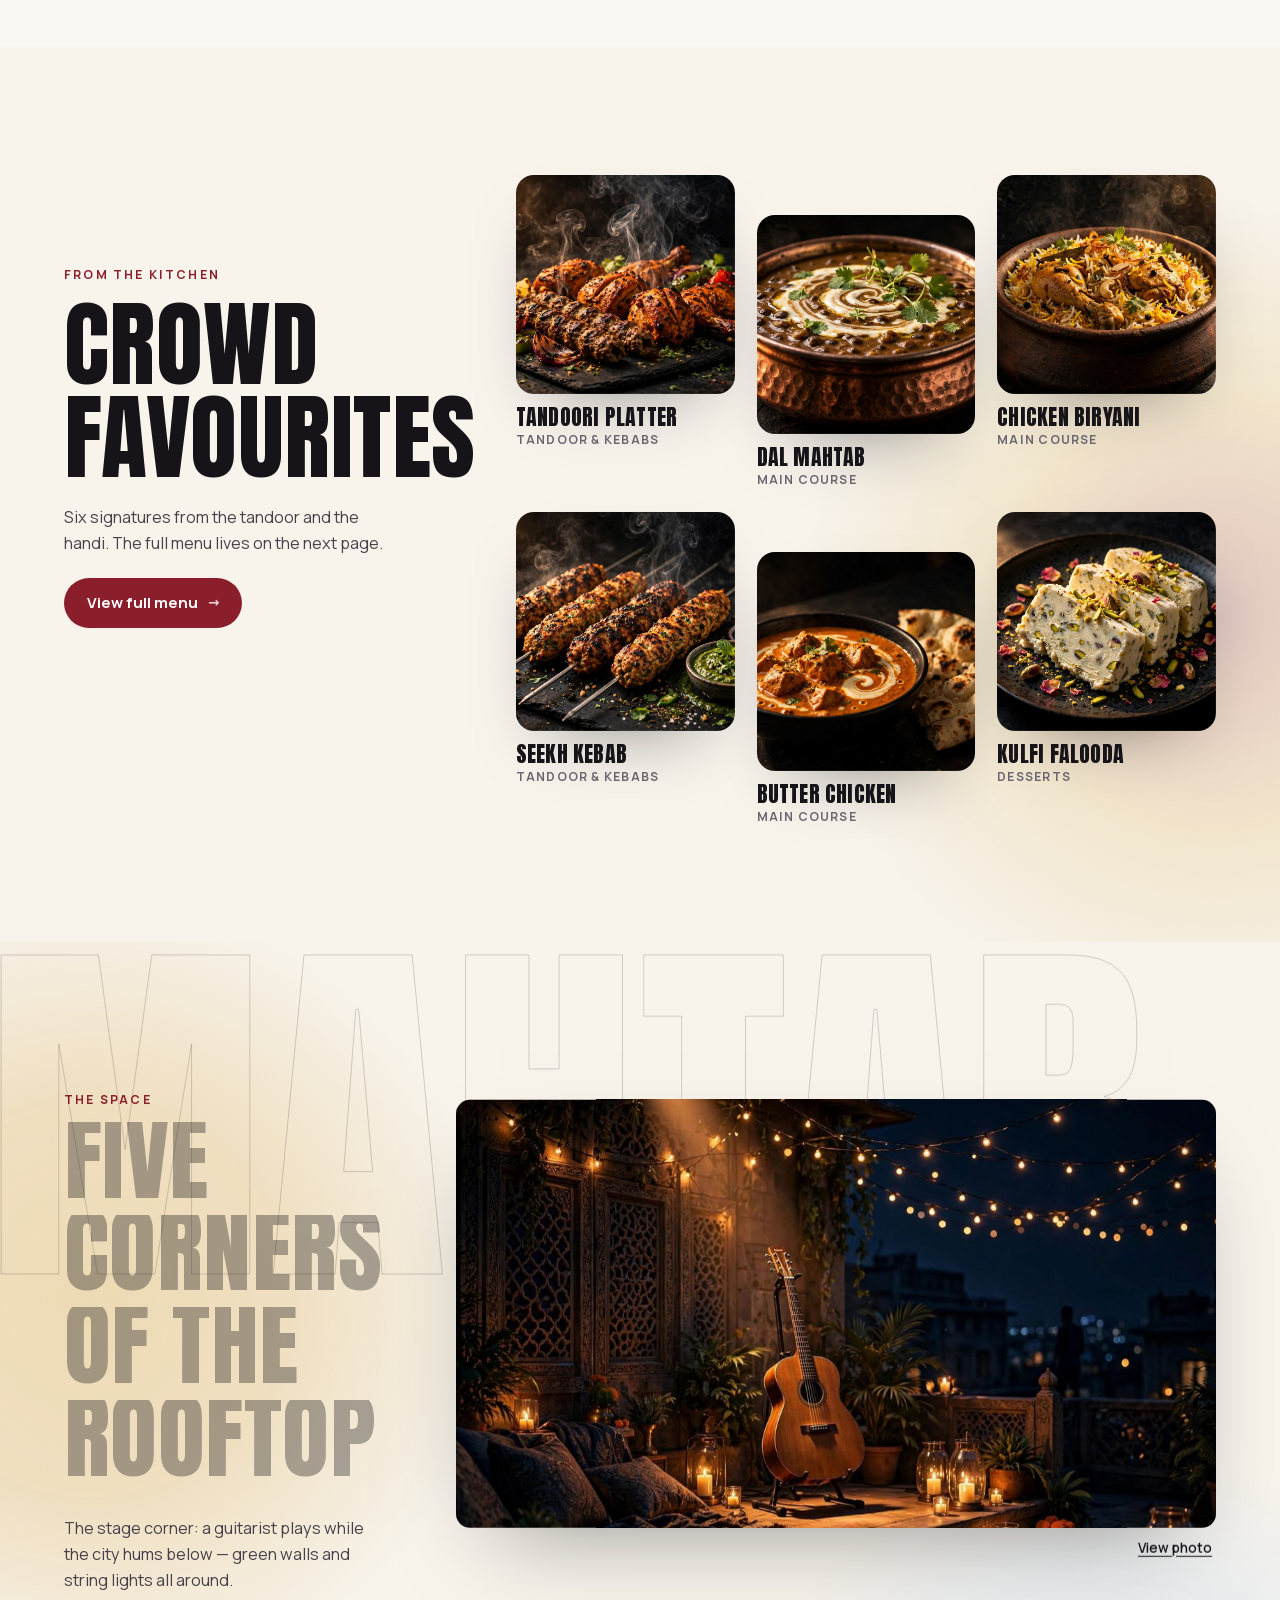
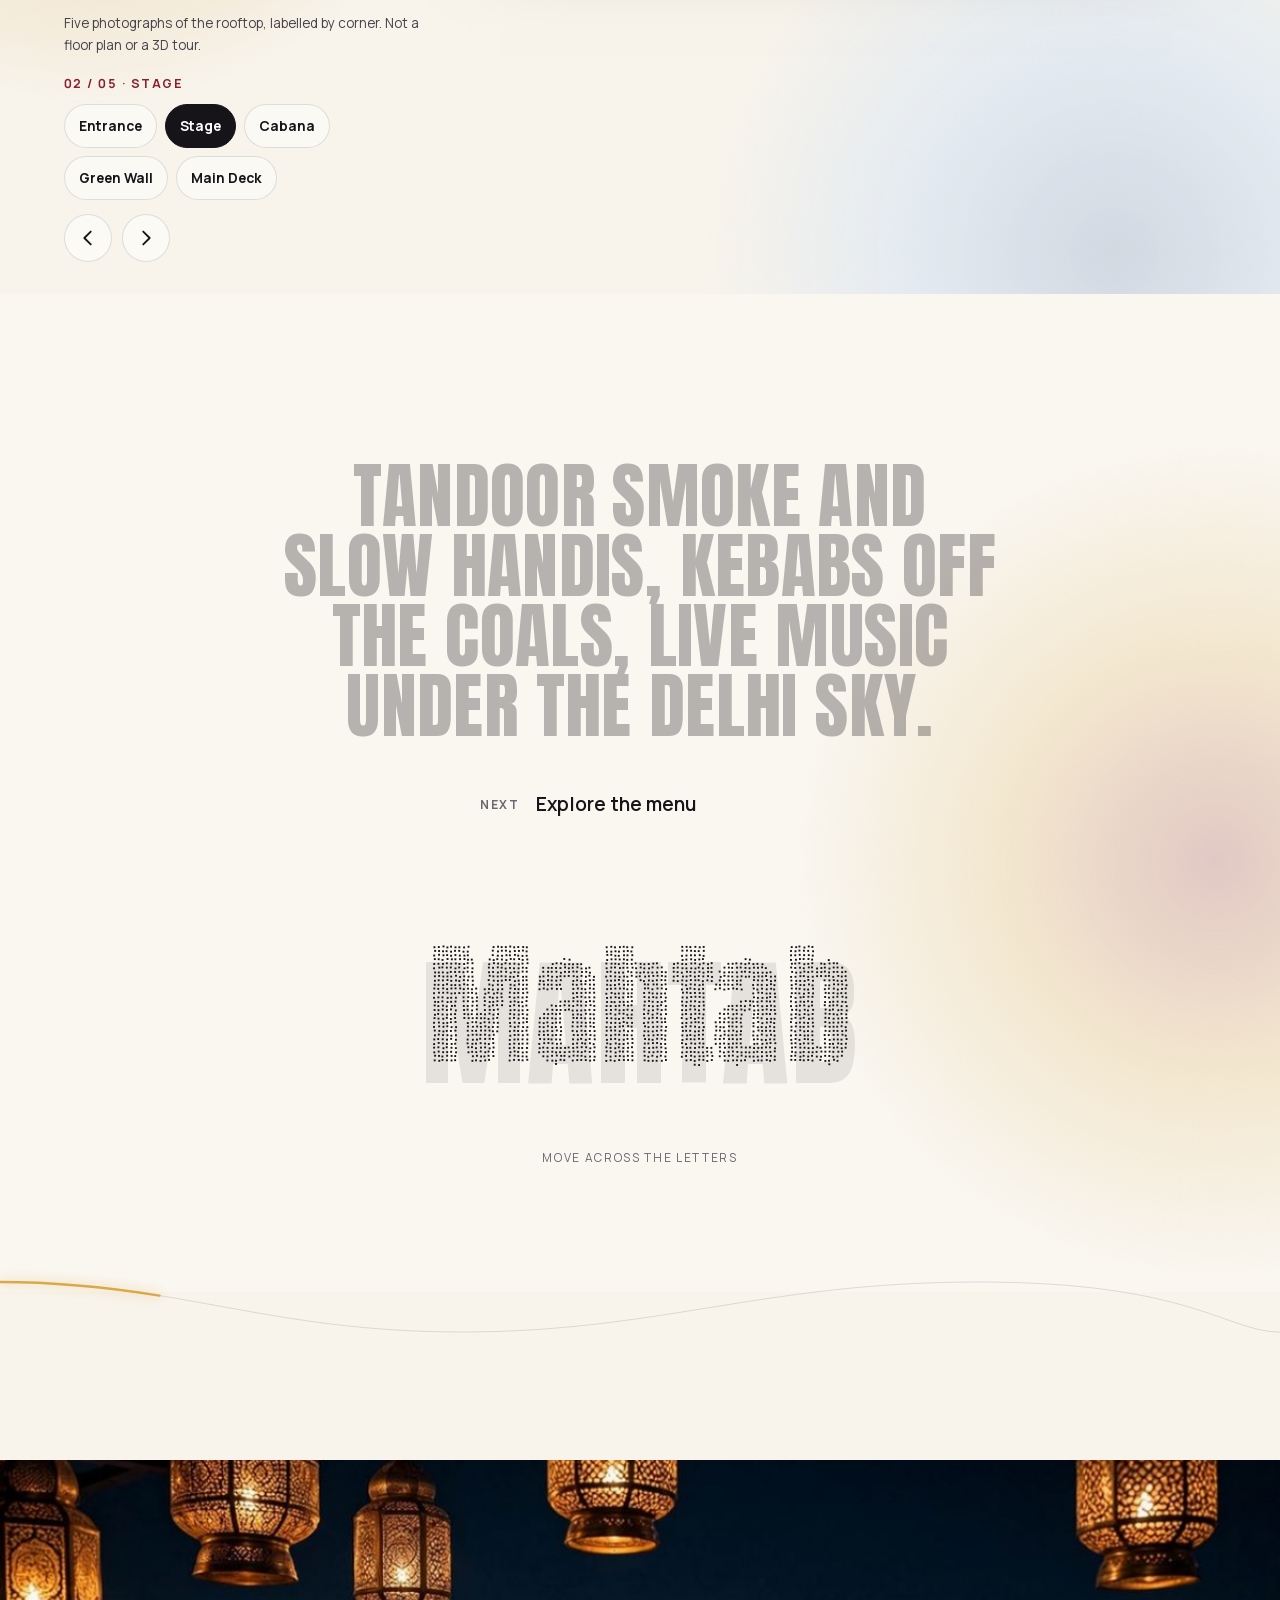
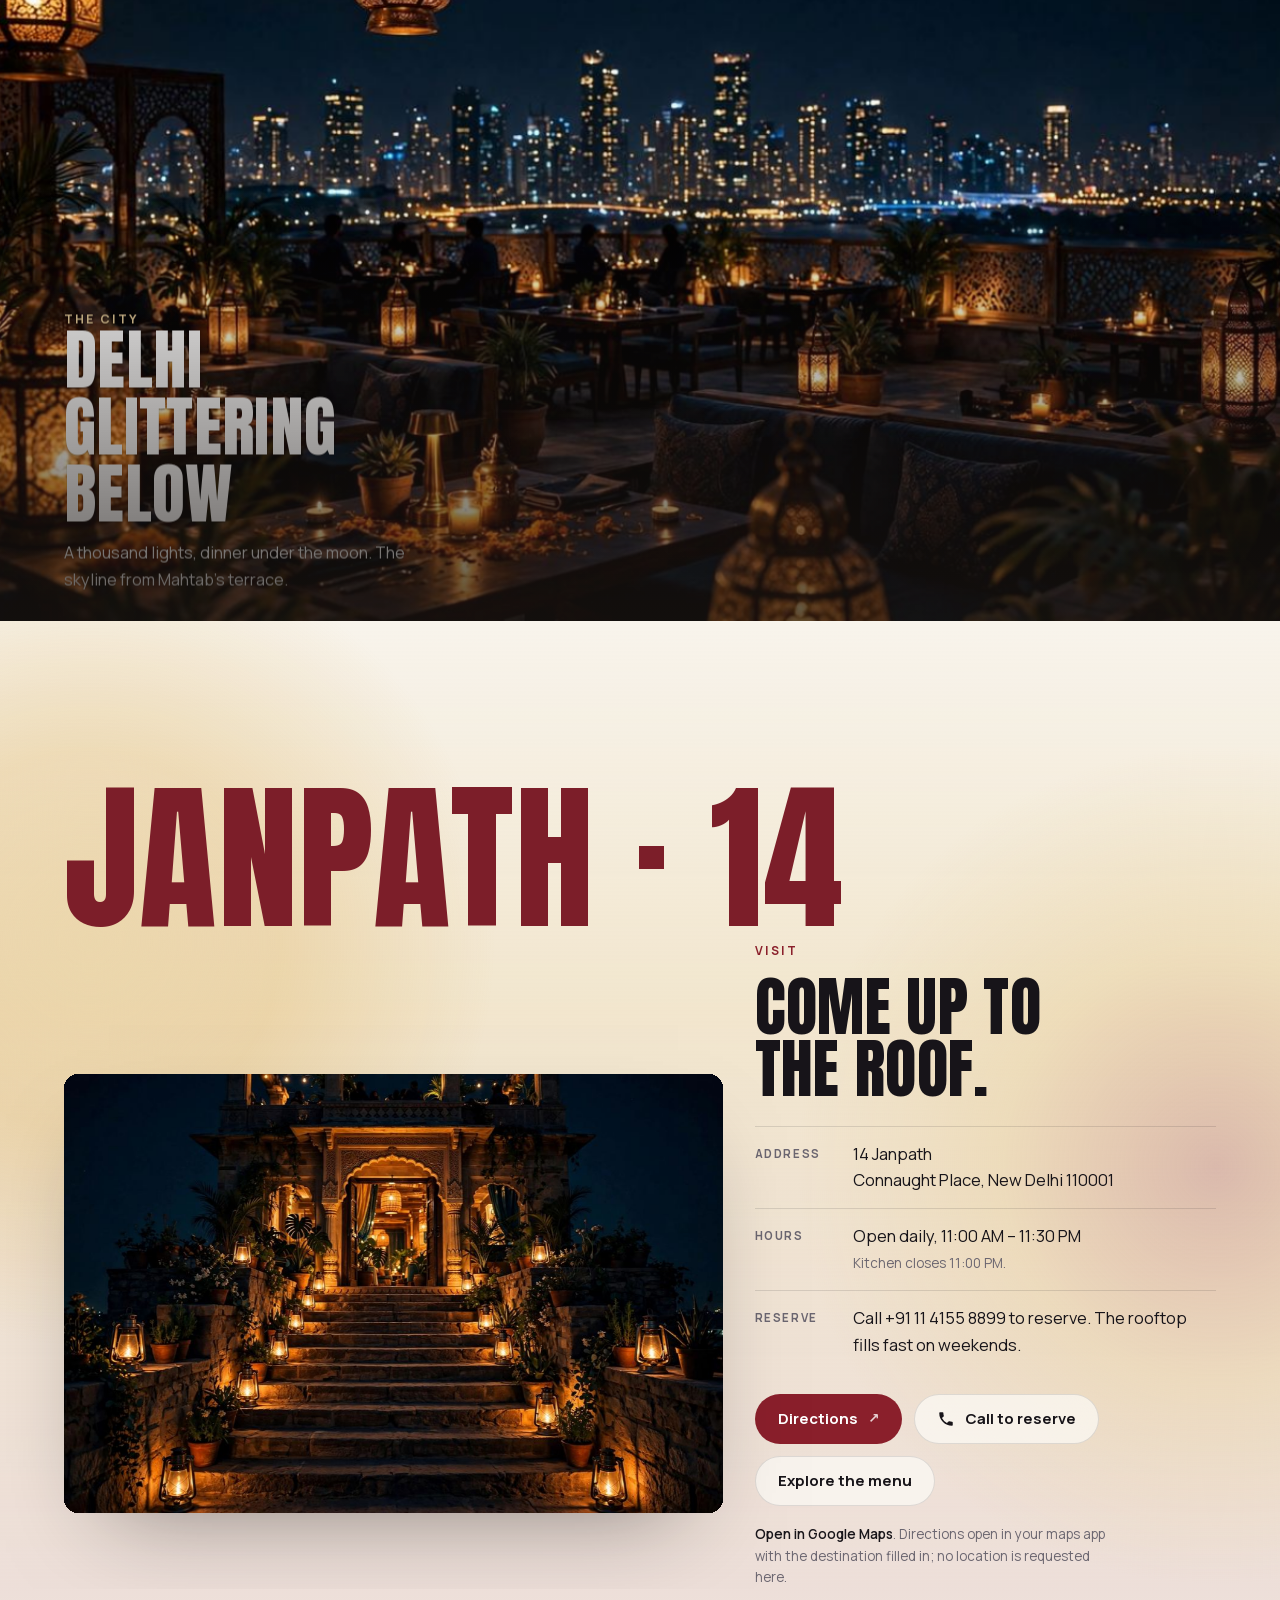
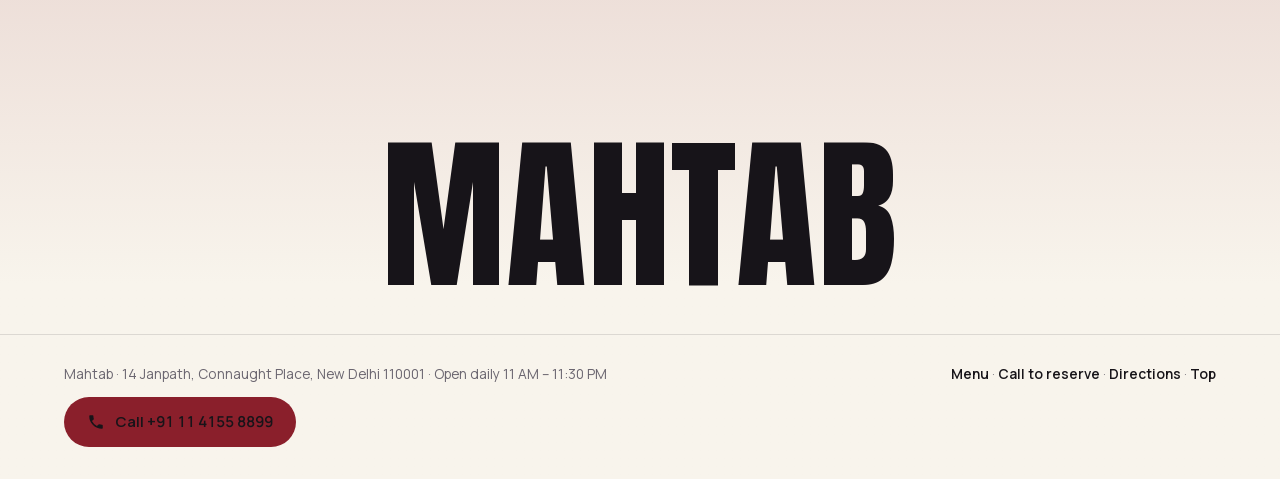
==== commit e408d429: "Mahtab ditto: exact el-pueblo-2 layout rebuild with Mahtab content" ====
--- a/index.html
+++ b/index.html
@@ -1,222 +1,317 @@
-<!DOCTYPE html>
-<html lang="en">
+<!doctype html>
+<html lang="en" class="no-js">
 <head>
-<meta charset="UTF-8">
-<meta name="viewport" content="width=device-width, initial-scale=1.0">
-<title>Mahtab Rooftop Restaurant — Delhi | Dinner Under the Moonlight</title>
-<meta name="description" content="Mahtab is Delhi's moonlit rooftop restaurant — Mughlai, North Indian and tandoor classics served under the night sky, with live music. Open daily 12 PM – 12 AM at Connaught Place.">
-<meta property="og:title" content="Mahtab Rooftop Restaurant — Delhi">
-<meta property="og:description" content="Dinner above the city: rooftop seating, live music, multicuisine kitchen. Open daily 11 AM – 11:30 PM.">
+<meta charset="utf-8">
+<meta name="viewport" content="width=device-width, initial-scale=1, viewport-fit=cover">
+<title>Mahtab — Moonlit rooftop restaurant in Delhi</title>
+<meta name="description" content="Mahtab is Delhi's moonlit rooftop restaurant — Mughlai, North Indian and tandoor classics served under the night sky, with live music. Open daily 11 AM – 11:30 PM at Connaught Place.">
+<meta name="theme-color" content="#f8f4ec">
+<meta property="og:title" content="Mahtab">
+<meta property="og:description" content="Moonlit rooftop restaurant in Delhi. Open daily 11 AM – 11:30 PM.">
 <meta property="og:type" content="website">
-<meta property="og:image" content="media/video/poster_warm_1920.jpg">
+<meta property="og:image" content="media/video/poster_1920.jpg">
+<link rel="icon" href="data:image/svg+xml,%3Csvg xmlns='http://www.w3.org/2000/svg' viewBox='0 0 64 64'%3E%3Crect width='64' height='64' rx='14' fill='%23d9a441'/%3E%3Ctext x='32' y='43' font-family='Georgia,serif' font-size='30' text-anchor='middle' fill='%23171419'%3EM%3C/text%3E%3C/svg%3E">
+<link rel="preload" as="font" type="font/woff2" href="fonts/anton-latin.woff2" crossorigin>
+<link rel="preload" as="font" type="font/woff2" href="fonts/manrope-latin.woff2" crossorigin>
 <link rel="stylesheet" href="fonts/fonts.css">
+<link rel="preload" as="image" href="media/video/poster_1920.jpg" imagesrcset="media/video/poster_1280.jpg 1280w, media/video/poster_1920.jpg 1920w" imagesizes="100vw">
 <link rel="stylesheet" href="css/site.css">
-<script type="application/ld+json">
-{
-  "@context": "https://schema.org",
-  "@type": "Restaurant",
-  "name": "Mahtab Multicuisine Rooftop Restaurant",
-  "servesCuisine": ["North Indian", "Chinese", "Mughlai", "Kebab"],
-  "telephone": "+91 11 4155 8899",
-  "address": {
-    "@type": "PostalAddress",
-    "streetAddress": "14 Janpath, Connaught Place",
-    "addressLocality": "New Delhi",
-    "addressRegion": "Haryana",
-    "postalCode": "110001",
-    "addressCountry": "IN"
-  },
-  "geo": { "@type": "GeoCoordinates", "latitude": 28.888384, "longitude": 76.614469 },
-  "openingHours": "Mo-Su 11:00-23:30",
-  "priceRange": "₹₹",
-  "aggregateRating": { "@type": "AggregateRating", "ratingValue": "4.4", "reviewCount": "1400" }
-}
-</script>
+<script>document.documentElement.classList.replace('no-js','js');try{if(localStorage.getItem('ep-motion')==='off')document.documentElement.classList.add('reduce-motion')}catch(e){}</script>
+<script type="application/ld+json">{"@context": "https://schema.org", "@type": "Restaurant", "name": "Mahtab Multicuisine Rooftop Restaurant", "address": {"@type": "PostalAddress", "streetAddress": "14 Janpath, Connaught Place", "addressLocality": "New Delhi", "addressRegion": "Delhi", "postalCode": "110001", "addressCountry": "IN"}, "geo": {"@type": "GeoCoordinates", "latitude": 28.888384, "longitude": 76.614469}, "openingHoursSpecification": [{"@type": "OpeningHoursSpecification", "dayOfWeek": ["Monday", "Tuesday", "Wednesday", "Thursday", "Friday", "Saturday", "Sunday"], "opens": "11:00", "closes": "23:30"}], "servesCuisine": ["North Indian", "Chinese", "Mughlai", "Kebab"], "telephone": "+91-11-4155-8899", "image": "media/video/poster_1920.jpg"}</script>
 </head>
 <body>
-
-<nav class="site-nav" id="siteNav" aria-label="Primary">
-  <a class="brand-mini" href="#top">MAHTAB</a>
-  <div class="nav-links">
-    <a href="#story" class="hide-sm">Story</a>
-    <a href="#gallery" class="hide-sm">Rooftop</a>
+<a class="skip-link" href="#main">Skip to content</a>
+
+<!-- Continuous atmosphere: three slow aurora layers, one static grain texture, a desktop cursor glow. -->
+<div class="atmosphere" aria-hidden="true">
+  <div class="aurora aurora-1"></div>
+  <div class="aurora aurora-2"></div>
+  <div class="aurora aurora-3"></div>
+  <div class="grain"></div>
+</div>
+<div class="cursor-glow" aria-hidden="true"></div>
+
+<header class="nav" id="nav">
+  <div class="nav-progress" aria-hidden="true"><span id="navProgress"></span></div>
+  <a class="nav-brand" href="#top" aria-label="Mahtab, back to top"><span class="nav-mark" aria-hidden="true">M</span><span>Mahtab</span></a>
+  <nav class="nav-links" aria-label="Sections">
     <a href="menu/">Menu</a>
-    <a href="#visit" class="hide-sm">Visit</a>
-    <a class="call-btn" href="tel:+911141558899">Call</a>
-    <button class="motion-toggle" id="motionToggle" aria-pressed="false" title="Toggle decorative motion">Motion: On</button>
-  </div>
-</nav>
-
-<!-- ============ HERO ============ -->
-<header class="hero" id="top">
-  <div class="hero-media">
-    <img class="hero-poster" id="heroPoster"
-         src="media/video/poster_1280.jpg"
-         srcset="media/video/poster_1280.jpg 1280w, media/video/poster_1920.jpg 1920w"
-         sizes="100vw" fetchpriority="high" decoding="async"
-         alt="Mahtab restaurant entrance glowing gold at night">
-    <video class="hero-video" id="heroVideo" muted playsinline loop preload="auto"
-           aria-label="Mahtab film: the glowing entrance at night, the rooftop with live music, and a candle-lit cabana under the city lights."></video>
+    <a href="#gallery" data-section="gallery">Rooftop</a>
+    <a href="#rooms" data-section="rooms">Views</a>
+    <a href="#visit" data-section="visit">Visit</a>
+    <span class="nav-marker" id="navMarker" aria-hidden="true"></span>
+  </nav>
+  <div class="nav-tools">
+    <div class="order-chooser" id="orderChooser">
+      <button type="button" class="nav-order" id="orderBtn" aria-expanded="false" aria-controls="orderMenu" aria-haspopup="true">Reserve<span class="nav-order-ext">&nbsp;a table</span> <span class="nav-order-caret" aria-hidden="true">▾</span></button>
+      <div class="order-menu" id="orderMenu" hidden>
+        <p class="order-menu-title">Reserve your table</p>
+        <a class="order-option" href="tel:+911141558899"><span class="order-option-name">Call to reserve</span><span class="order-option-note">Opens your phone app</span></a>
+      </div>
+    </div>
+    <button class="motion-toggle" id="motionToggle" type="button" aria-pressed="true"><span class="motion-dot" aria-hidden="true"></span><span class="motion-label">Motion on</span></button>
+    <button class="nav-menu" id="navMenu" type="button" aria-expanded="false" aria-controls="navPanel">Menu</button>
+  </div>
+  <div class="nav-panel" id="navPanel" hidden>
+    <a href="menu/">Menu</a><a href="#gallery">Rooftop</a><a href="#rooms">Views</a><a href="#visit">Visit</a>
+    <a href="tel:+911141558899">Call to reserve</a>
+  </div>
+</header>
+
+<main id="main">
+<span id="top"></span>
+
+<!-- 01 — Cinematic entrance: the approved film (js/media-contract.js), full width, muted, looping, poster first.
+     The gold MAHTAB / DINNER UNDER THE MOONLIGHT title lives inside the footage (final title card),
+     so no headline is placed over the picture; the brand line and the CTAs sit in the bottom band, the navigation stays at the top. -->
+<section class="entrance" id="entrance" data-section="entrance" data-palette="dawn" aria-labelledby="heroTitle">
+  <div class="hero-media" id="heroMedia">
+    <video id="heroVideo" class="hero-video" muted playsinline loop preload="metadata" width="1920" height="1080" poster="media/video/poster_1920.jpg" aria-label="Mahtab film: the glowing entrance at night, the rooftop with live music, and a candle-lit cabana under the city lights."></video>
+    <img id="heroPoster" class="hero-poster" src="media/video/poster_1920.jpg" srcset="media/video/poster_1280.jpg 1280w, media/video/poster_1920.jpg 1920w" sizes="100vw" width="1920" height="1080" fetchpriority="high" decoding="async" alt="The chef plating a dish in warm light at Mahtab, with the gold MAHTAB title.">
     <div class="hero-shade" aria-hidden="true"></div>
-    <canvas class="particles" id="particles" aria-hidden="true"></canvas>
-  </div>
-  <div class="hero-copy">
-    <p class="eyebrow">Moonlit Rooftop Restaurant · Delhi</p>
-    <h1 class="hero-title">Dinner under<br>the <span class="gold">moonlight.</span></h1>
-    <p class="hero-sub">North Indian, Chinese, Mughlai and kebabs — served on a rooftop under the night sky, with live music on weekends.</p>
-    <div class="hero-cta">
-      <a class="btn btn-solid" href="tel:+911141558899">Call to reserve</a>
-      <a class="btn" href="menu/">Explore the menu</a>
-    </div>
-  </div>
-  <p class="scroll-hint" aria-hidden="true">Scroll</p>
-</header>
-
-<!-- ============ BRAND ============ -->
-<section class="section brand" id="brand">
-  <div class="glow glow-a" aria-hidden="true"></div>
+    <!-- No visible pause control. The site-wide Motion toggle pauses the film; reduced motion shows the poster. -->
+  </div>
+  <div class="hero-band">
+    <div class="hero-text">
+      <h1 class="hero-title" id="heroTitle"><span class="hero-title-name">Mahtab</span><span class="hero-title-sub">Moonlit rooftop restaurant · Delhi</span></h1>
+      <p class="hero-lead">14 Janpath, Connaught Place, New Delhi. Open every day, 11 AM to 11:30 PM.</p>
+    </div>
+    <div class="hero-actions">
+      <a class="button button-primary button-call" href="tel:+911141558899"><svg class="i-call" viewBox="0 0 24 24" aria-hidden="true"><path d="M6.6 10.8a15.1 15.1 0 0 0 6.6 6.6l2.2-2.2a1 1 0 0 1 1-.25c1.1.37 2.3.57 3.6.57a1 1 0 0 1 1 1V20a1 1 0 0 1-1 1A17 17 0 0 1 3 4a1 1 0 0 1 1-1h3.5a1 1 0 0 1 1 1c0 1.25.2 2.45.57 3.57a1 1 0 0 1-.25 1z"/></svg>Call to reserve</a>
+      <a class="button button-glass" href="menu/">Explore the menu</a>
+      <a class="button button-glass" href="https://www.google.com/maps/dir/?api=1&amp;destination=28.888384,76.614469" target="_blank" rel="noopener noreferrer">Get directions <span class="ext" aria-hidden="true">↗</span><span class="visually-hidden"> (opens in a new tab)</span></a>
+    </div>
+  </div>
+</section>
+
+<!-- 02 — Brand scene with the food-image trail: the title and copy stay; move across the scene to reveal the dishes. -->
+<section class="brand brand-trail" id="brand" data-section="brand" data-palette="noon" aria-labelledby="brandTitle">
+  <div class="fields" aria-hidden="true"><span class="field field-a" data-depth="0.18"></span><span class="field field-c" data-depth="0.3"></span></div>
   <div class="trail-stage" id="trailStage" aria-hidden="true"></div>
-  <div class="section-inner reveal">
-    <h2 class="brand-title">MAHTAB</h2>
-    <p class="brand-tag">Rooftop · Live Music · Multicuisine</p>
-    <p class="trail-hint">Move your finger across this section — the kitchen follows.</p>
-  </div>
-</section>
-
-<!-- ============ STORY (pinned on desktop) ============ -->
-<section class="section story" id="story">
-  <div class="story-pin" id="storyPin">
-    <div class="story-stick">
-      <div class="section-inner" style="max-width:none;width:100%;">
-        <div class="story-track" id="storyTrack">
-          <h2 class="story-headline">The city glows below. <em>The moon dines up here.</em></h2>
-          <div class="story-photo">
-            <img id="storyImg" src="media/photos/story-wide.jpg" alt="Live guitarist on Mahtab's rooftop stage at night">
-          </div>
+  <div class="brand-inner">
+    <p class="eyebrow">From the tandoor</p>
+    <h2 class="brand-title" id="brandTitle" aria-label="Mahtab">
+      <span class="line" aria-hidden="true"><span class="line-inner">Mahtab</span></span>
+    </h2>
+    <div class="brand-copy" data-reveal="fade">
+      <p class="lead">A moonlit rooftop kitchen above Connaught Place: Mughlai and North Indian classics, tandoor smoke and kebabs, Chinese favourites — with live music under the night sky.</p>
+      <p class="trail-hint" id="trailHint"><span class="trail-hint-mouse">Move across this scene to see the plates.</span><span class="trail-hint-touch">Tap or slide across this scene to see the plates.</span></p>
+      <div class="brand-actions">
+        <a class="button button-primary" href="menu/">Explore the menu</a>
+        <a class="button button-ghost" href="#gallery">See the rooftop</a>
+      </div>
+    </div>
+    <ul class="trail-preview" id="trailPreview" aria-label="A few plates from the kitchen">
+      <li class="trail-preview-item" style="--k:0"><img src="media/dishes/dish-tandoori.jpg" width="1200" height="800" loading="lazy" decoding="async" alt="Smoked tandoori platter, charred over real coals"></li>
+<li class="trail-preview-item" style="--k:1"><img src="media/dishes/dish-dal.jpg" width="1200" height="800" loading="lazy" decoding="async" alt="Black dal simmered overnight, finished with cream"></li>
+<li class="trail-preview-item" style="--k:2"><img src="media/dishes/dish-biryani.jpg" width="1200" height="800" loading="lazy" decoding="async" alt="Dum biryani sealed on handi, saffron and crisp onion"></li>
+<li class="trail-preview-item" style="--k:3"><img src="media/dishes/dish-kebab.jpg" width="1200" height="800" loading="lazy" decoding="async" alt="Hand-minced seekh kebabs, smoked over coals"></li>
+    </ul>
+  </div>
+  <div class="cloud-boundary" aria-hidden="true"></div>
+</section>
+
+<!-- 02B — Pinned story (desktop only): the headline scrubs across while the photograph settles over about one viewport of scroll. Normal flow on phones and under reduced motion. -->
+<section class="story" id="story" data-section="story" data-palette="warm" aria-labelledby="storyTitle">
+  <div class="story-pin">
+    <figure class="story-media"><img id="storyImg" src="media/story/story-wide.jpg" width="1200" height="800" loading="lazy" decoding="async" alt="Live guitarist on Mahtab's rooftop stage at night"></figure>
+    <div class="story-shade" aria-hidden="true"></div>
+    <h2 class="story-title" id="storyTitle"><span class="story-track" id="storyTrack">Dinner under the moonlight</span></h2>
+    <p class="story-caption">The rooftop stage: live musicians, lantern light and the Delhi skyline. Perched above Connaught Place.</p>
+  </div>
+</section>
+
+<svg class="ribbon" viewBox="0 0 1440 90" preserveAspectRatio="none" aria-hidden="true"><path class="ribbon-base" d="M0 70 C 240 70, 320 20, 560 20 S 880 70, 1120 70 S 1380 20, 1440 20"/><path class="ribbon-light" d="M0 70 C 240 70, 320 20, 560 20 S 880 70, 1120 70 S 1380 20, 1440 20"/></svg>
+
+<!-- 03 — Dimensional InfiniteSpiral gallery -->
+<section class="spiral" id="gallery" data-section="gallery" data-palette="afternoon" aria-labelledby="spiralTitle">
+  <div class="spiral-head">
+    <p class="eyebrow" data-reveal="fade">The rooftop</p>
+    <h2 class="section-title" id="spiralTitle" data-lines>Nights at Mahtab</h2>
+    <p class="spiral-hint" data-reveal="fade">Scroll, drag or use the arrow keys. Select a photo to open it.</p>
+  </div>
+  <div class="spiral-track" id="spiralTrack">
+    <div class="spiral-stage" id="spiralStage" tabindex="0" role="group" aria-roledescription="gallery" aria-label="Photo gallery">
+      <ul class="spiral-items" id="spiralItems">
+        <li class="spiral-item" data-ratio="3/2"><button type="button" class="spiral-open" data-lightbox="media/gallery/gal-terrace.jpg" data-caption="The terrace under a hundred lanterns."><img src="media/gallery/gal-terrace.jpg" sizes="(min-width: 900px) 46vw, 84vw" width="1200" height="800" loading="lazy" decoding="async" alt="Terrace strung with lantern light" data-caption="The terrace under a hundred lanterns."><span class="haze"></span></button></li>
+        <li class="spiral-item" data-ratio="3/2"><button type="button" class="spiral-open" data-lightbox="media/gallery/gal-dining.jpg" data-caption="Dinner by candlelight, every night."><img src="media/gallery/gal-dining.jpg" sizes="(min-width: 900px) 46vw, 84vw" width="1200" height="800" loading="lazy" decoding="async" alt="Candle-lit dining on the rooftop" data-caption="Dinner by candlelight, every night."><span class="haze"></span></button></li>
+        <li class="spiral-item" data-ratio="3/2"><button type="button" class="spiral-open" data-lightbox="media/gallery/gal-bar.jpg" data-caption="The bar pours till late."><img src="media/gallery/gal-bar.jpg" sizes="(min-width: 900px) 46vw, 84vw" width="1200" height="800" loading="lazy" decoding="async" alt="Cocktail pour at the bar" data-caption="The bar pours till late."><span class="haze"></span></button></li>
+        <li class="spiral-item" data-ratio="3/2"><button type="button" class="spiral-open" data-lightbox="media/gallery/gal-music.jpg" data-caption="Live music under the moon."><img src="media/gallery/gal-music.jpg" sizes="(min-width: 900px) 46vw, 84vw" width="1200" height="800" loading="lazy" decoding="async" alt="Live musician silhouette on stage" data-caption="Live music under the moon."><span class="haze"></span></button></li>
+        <li class="spiral-item" data-ratio="3/2"><button type="button" class="spiral-open" data-lightbox="media/gallery/gal-cityview.jpg" data-caption="Delhi glittering below."><img src="media/gallery/gal-cityview.jpg" sizes="(min-width: 900px) 46vw, 84vw" width="1200" height="800" loading="lazy" decoding="async" alt="City skyline from the terrace" data-caption="Delhi glittering below."><span class="haze"></span></button></li>
+        <li class="spiral-item" data-ratio="3/2"><button type="button" class="spiral-open" data-lightbox="media/gallery/gal-dessert.jpg" data-caption="Something sweet to end the night."><img src="media/gallery/gal-dessert.jpg" sizes="(min-width: 900px) 46vw, 84vw" width="1200" height="800" loading="lazy" decoding="async" alt="Indian dessert in dramatic light" data-caption="Something sweet to end the night."><span class="haze"></span></button></li>
+      </ul>
+      <div class="spiral-ui">
+        <p class="spiral-caption" id="spiralCaption" aria-live="polite"></p>
+        <div class="spiral-controls">
+          <div class="spiral-progress"><span id="spiralCount">01 / 06</span><span class="spiral-bar" aria-hidden="true"><i id="spiralBar"></i></span></div>
+          <button class="round-btn" id="spiralPrev" type="button" aria-label="Previous photo"><svg viewBox="0 0 24 24"><path d="M15 5l-7 7 7 7"/></svg></button>
+          <button class="round-btn" id="spiralNext" type="button" aria-label="Next photo"><svg viewBox="0 0 24 24"><path d="M9 5l7 7-7 7"/></svg></button>
         </div>
       </div>
     </div>
   </div>
-  <div class="section-inner reveal" style="margin-top:6vh;">
-    <p class="section-lead">Perched above Connaught Place, Mahtab pairs a serious Mughlai and North Indian kitchen — tandoor, grill and handi — with Delhi's most romantic rooftop: lantern light, warm lamps, and musicians playing under the moon.</p>
-  </div>
-</section>
-
-<!-- ============ GALLERY ============ -->
-<section class="section" id="gallery">
-  <div class="glow glow-b" aria-hidden="true"></div>
-  <div class="section-inner reveal">
-    <p class="section-kicker">The rooftop</p>
-    <h2 class="section-title">Nights at Mahtab</h2>
-    <p class="section-lead">Drag, swipe, or use the arrows. Real photos from the rooftop.</p>
-    <div class="gal-viewport">
-      <div class="gal-track" id="galTrack">
-        <figure class="gal-slide"><img src="media/photos/gal-terrace.jpg" alt="Terrace strung with lantern light" draggable="false"><figcaption class="gal-cap">The terrace under a hundred lanterns.</figcaption></figure>
-        <figure class="gal-slide"><img src="media/photos/gal-dining.jpg" alt="Candle-lit dining room" draggable="false"><figcaption class="gal-cap">Dinner by candlelight, every night.</figcaption></figure>
-        <figure class="gal-slide"><img src="media/photos/gal-bar.jpg" alt="Cocktail pour at the bar" draggable="false"><figcaption class="gal-cap">The bar pours till late.</figcaption></figure>
-        <figure class="gal-slide"><img src="media/photos/gal-music.jpg" alt="Live musician silhouette on stage" draggable="false"><figcaption class="gal-cap">Live music under the moon.</figcaption></figure>
-        <figure class="gal-slide"><img src="media/photos/gal-cityview.jpg" alt="City skyline from the terrace" draggable="false"><figcaption class="gal-cap">Delhi glittering below.</figcaption></figure>
-        <figure class="gal-slide"><img src="media/photos/gal-dessert.jpg" alt="Indian dessert in dramatic light" draggable="false"><figcaption class="gal-cap">Something sweet to end the night.</figcaption></figure>
-      </div>
-    </div>
-    <div class="gal-ui">
-      <button class="gal-btn" id="galPrev" aria-label="Previous photo">←</button>
-      <button class="gal-btn" id="galNext" aria-label="Next photo">→</button>
-      <span class="gal-count" id="galCount">01 / 06</span>
-      <div class="gal-bar" aria-hidden="true"><i id="galBar"></i></div>
-    </div>
-  </div>
-</section>
-
-<!-- ============ MENU PREVIEW ============ -->
-<section class="section alt-bg" id="taste">
-  <div class="section-inner reveal">
-    <p class="section-kicker">From the kitchen</p>
-    <h2 class="section-title">Crowd favourites</h2>
-    <p class="section-lead">Tandoor smoke, wok fire, and plates built for sharing. A few signatures below — the full menu lives on the next page.</p>
-    <div class="dish-grid">
-      <article class="dish reveal-child"><img src="media/photos/dish-tandoori.jpg" alt="Smoked tandoori platter, charred over real coals at Mahtab"><div class="dish-body"><span class="dish-price">₹540</span><p class="dish-cat">Tandoor & Kebabs</p><h3 class="dish-name">Tandoori Platter</h3></div></article>
-      <article class="dish reveal-child"><img src="media/photos/dish-dal.jpg" alt="Black dal simmered overnight, finished with cream at Mahtab"><div class="dish-body"><span class="dish-price">₹320</span><p class="dish-cat">Main Course</p><h3 class="dish-name">Dal Mahtab</h3></div></article>
-      <article class="dish reveal-child"><img src="media/photos/dish-biryani.jpg" alt="Dum biryani sealed on handi, saffron and crisp onion at Mahtab"><div class="dish-body"><span class="dish-price">₹380</span><p class="dish-cat">Main Course</p><h3 class="dish-name">Chicken Biryani</h3></div></article>
-      <article class="dish reveal-child"><img src="media/photos/dish-kebab.jpg" alt="Hand-minced kebabs, smoked over coals at Mahtab"><div class="dish-body"><span class="dish-price">₹440</span><p class="dish-cat">Tandoor & Kebabs</p><h3 class="dish-name">Seekh Kebab</h3></div></article>
-      <article class="dish reveal-child"><img src="media/photos/dish-curry.jpg" alt="Old Delhi butter chicken, tomato-makhani gravy at Mahtab"><div class="dish-body"><span class="dish-price">₹420</span><p class="dish-cat">Main Course</p><h3 class="dish-name">Butter Chicken</h3></div></article>
-      <article class="dish reveal-child"><img src="media/photos/dish-kulfi.jpg" alt="Dense kulfi, falooda, rose and pistachio at Mahtab"><div class="dish-body"><span class="dish-price">₹240</span><p class="dish-cat">Desserts</p><h3 class="dish-name">Kulfi Falooda</h3></div></article>
-    </div>
-    <div class="menu-more"><a class="btn btn-solid" href="menu/">See the full menu</a></div>
-    <p class="demo-note">Demo note: prices shown are from public listings; the full menu page is illustrative sample data for this test build.</p>
-  </div>
-</section>
-
-<!-- ============ VIEWPOINTS ============ -->
-<section class="section" id="views">
-  <div class="section-inner reveal">
-    <p class="section-kicker">Walkthrough</p>
-    <h2 class="section-title">Five corners of the rooftop</h2>
-    <div class="views">
-      <div>
-        <div class="view-photo"><img id="viewImg" src="media/photos/view-entrance.jpg" alt="Mahtab entrance at night"></div>
-        <p class="view-caption" id="viewCaption">The entrance on Janpath: the gold MAHTAB sign, warm wood panelling, and the stairway up to the roof.</p>
-      </div>
-      <div class="view-list" role="tablist" aria-label="Rooftop viewpoints">
-        <button class="viewpoint active" data-img="media/photos/view-entrance.jpg" data-cap="The entrance on Janpath: the gold MAHTAB sign, warm wood panelling, and the stairway up to the roof."><b>01 · The Entrance</b><span>Gold on black, glowing from the street.</span></button>
-        <button class="viewpoint" data-img="media/photos/view-stage.jpg" data-cap="The stage corner: a guitarist plays while the city hums below — green walls and string lights all around."><b>02 · The Stage</b><span>Live music under the open sky.</span></button>
-        <button class="viewpoint" data-img="media/photos/view-cabana.jpg" data-cap="The cabana: a set table, glowing lamps, and Delhi's lights beyond the railing."><b>03 · The Cabana</b><span>Your table, the city as backdrop.</span></button>
-        <button class="viewpoint" data-img="media/photos/view-greenwall.jpg" data-cap="The living wall: Mahtab's gold logo set into a vertical garden."><b>04 · The Green Wall</b><span>Where everyone takes the photo.</span></button>
-        <button class="viewpoint" data-img="media/photos/view-deck.jpg" data-cap="The main deck: long tables, warm lamps, and room for the whole family."><b>05 · The Main Deck</b><span>Built for big tables and long evenings.</span></button>
-      </div>
-    </div>
-  </div>
-</section>
-
-<!-- ============ STATEMENT ============ -->
-<section class="section alt-bg statement" id="statement">
-  <div class="glow glow-a" aria-hidden="true"></div>
-  <div class="section-inner">
-    <p class="section-kicker">Why Mahtab</p>
-    <p class="statement-text" id="statementText">Tandoor smoke and slow handis, kebabs off the coals, and live music drifting over the Delhi skyline — every single night.</p>
-  </div>
-</section>
-
-<!-- ============ VISIT ============ -->
-<section class="section" id="visit">
-  <div class="section-inner reveal">
-    <p class="section-kicker">Visit</p>
-    <h2 class="section-title">Come up to the roof.</h2>
-    <div class="visit-grid">
-      <div class="visit-card reveal-child">
-        <h3>Find us</h3>
-        <p>14 Janpath,<br>Connaught Place,<br>New Delhi 110001</p>
-        <p style="margin-top:16px;"><a class="btn" href="https://www.google.com/maps/dir/?api=1&destination=28.888384,76.614469" target="_blank" rel="noopener">Get directions</a></p>
-      </div>
-      <div class="visit-card reveal-child">
-        <h3>Hours &amp; contact</h3>
-        <div class="hours-row"><span>Mon – Sun</span><span id="todayHours">11:00 AM – 11:30 PM</span></div>
-        <div class="hours-row"><span>Kitchen closes</span><span>11:00 PM</span></div>
-        <p style="margin-top:16px;"><a class="big" href="tel:+911141558899">+91 11 4155 8899</a></p>
-        <p class="demo-note" style="border:0;padding:0;">Call ahead on weekends — the rooftop fills fast.</p>
-      </div>
-    </div>
-  </div>
-</section>
-
-<footer class="footer">
-  <div class="footer-inner">
-    <span class="footer-brand">MAHTAB</span>
-    <div class="footer-links">
-      <a href="menu/">Menu</a>
-      <a href="tel:+911141558899">Call</a>
-      <a href="https://www.google.com/maps/dir/?api=1&destination=28.888384,76.614469" target="_blank" rel="noopener">Directions</a>
-      <a href="#top">Back to top</a>
-    </div>
-    <p class="footer-fine">Demo website built for testing — not the restaurant's official site. Photos are public guest photos; menu data is illustrative.</p>
-  </div>
-</footer>
-
+</section>
+
+<!-- 03B — From the kitchen: six signature dishes, then the full menu page -->
+<section class="featured" id="menu-preview" data-section="menu-preview" data-palette="warm" aria-labelledby="featuredTitle">
+  <div class="fields" aria-hidden="true"><span class="field field-b" data-depth="0.22"></span></div>
+  <div class="featured-inner">
+    <div class="featured-head">
+      <p class="eyebrow" data-reveal="fade">From the kitchen</p>
+      <h2 class="section-title" id="featuredTitle" data-lines>Crowd favourites</h2>
+      <p class="featured-note" data-reveal="fade">Six signatures from the tandoor and the handi. The full menu lives on the next page.</p>
+      <a class="button button-primary featured-cta" href="menu/" data-reveal="fade">View full menu <span class="ext" aria-hidden="true">→</span></a>
+    </div>
+    <ul class="featured-grid" id="featuredGrid" aria-label="Featured dishes">
+      <li class="fcard" data-reveal="scale" style="--i:0"><a class="fcard-link zoomable" href="menu/#mahtab-005"><span class="fcard-img"><img src="media/dishes/dish-tandoori.jpg" sizes="(min-width: 900px) 28vw, 46vw" width="1200" height="800" loading="lazy" decoding="async" alt=""></span><span class="fcard-text"><span class="fcard-name">Tandoori Platter</span><span class="fcard-cat">Tandoor &amp; Kebabs</span></span></a></li>
+<li class="fcard" data-reveal="scale" style="--i:1"><a class="fcard-link zoomable" href="menu/#mahtab-009"><span class="fcard-img"><img src="media/dishes/dish-dal.jpg" sizes="(min-width: 900px) 28vw, 46vw" width="1200" height="800" loading="lazy" decoding="async" alt=""></span><span class="fcard-text"><span class="fcard-name">Dal Mahtab</span><span class="fcard-cat">Main Course</span></span></a></li>
+<li class="fcard" data-reveal="scale" style="--i:2"><a class="fcard-link zoomable" href="menu/#mahtab-011"><span class="fcard-img"><img src="media/dishes/dish-biryani.jpg" sizes="(min-width: 900px) 28vw, 46vw" width="1200" height="800" loading="lazy" decoding="async" alt=""></span><span class="fcard-text"><span class="fcard-name">Chicken Biryani</span><span class="fcard-cat">Main Course</span></span></a></li>
+<li class="fcard" data-reveal="scale" style="--i:3"><a class="fcard-link zoomable" href="menu/#mahtab-006"><span class="fcard-img"><img src="media/dishes/dish-kebab.jpg" sizes="(min-width: 900px) 28vw, 46vw" width="1200" height="800" loading="lazy" decoding="async" alt=""></span><span class="fcard-text"><span class="fcard-name">Seekh Kebab</span><span class="fcard-cat">Tandoor &amp; Kebabs</span></span></a></li>
+<li class="fcard" data-reveal="scale" style="--i:4"><a class="fcard-link zoomable" href="menu/#mahtab-010"><span class="fcard-img"><img src="media/dishes/dish-curry.jpg" sizes="(min-width: 900px) 28vw, 46vw" width="1200" height="800" loading="lazy" decoding="async" alt=""></span><span class="fcard-text"><span class="fcard-name">Butter Chicken</span><span class="fcard-cat">Main Course</span></span></a></li>
+<li class="fcard" data-reveal="scale" style="--i:5"><a class="fcard-link zoomable" href="menu/#mahtab-017"><span class="fcard-img"><img src="media/dishes/dish-kulfi.jpg" sizes="(min-width: 900px) 28vw, 46vw" width="1200" height="800" loading="lazy" decoding="async" alt=""></span><span class="fcard-text"><span class="fcard-name">Kulfi Falooda</span><span class="fcard-cat">Desserts</span></span></a></li>
+    </ul>
+  </div>
+</section>
+
+<!-- 04 — Editorial viewpoint parallax with labelled corners -->
+<section class="rooms" id="rooms" data-section="rooms" data-palette="cool" aria-labelledby="roomsTitle">
+  <div class="fields" aria-hidden="true"><span class="field field-c" data-depth="0.16"></span><span class="field field-a" data-depth="0.26"></span></div>
+  <p class="rooms-word" aria-hidden="true" data-depth="-0.35">Mahtab</p>
+  <div class="rooms-inner">
+    <div class="rooms-text">
+      <p class="eyebrow" data-reveal="fade">The space</p>
+      <h2 class="section-title" id="roomsTitle" data-lines>Five corners of the rooftop</h2>
+      <p class="rooms-caption" id="roomsCaption" data-reveal="fade">The stage corner: a guitarist plays while the city hums below — green walls and string lights all around.</p>
+      <p class="rooms-note">Five photographs of the rooftop, labelled by corner. Not a floor plan or a 3D tour.</p>
+      <div class="viewpoints" role="group" aria-label="Viewpoint">
+        <p class="viewpoint-index" id="viewpointIndex" aria-live="polite">02 / 05 · Stage</p>
+        <div class="viewpoint-list" id="viewpointList">
+          <button type="button" class="viewpoint" data-view="0" aria-pressed="false">Entrance</button>
+          <button type="button" class="viewpoint is-active" data-view="1" aria-pressed="true">Stage</button>
+          <button type="button" class="viewpoint" data-view="2" aria-pressed="false">Cabana</button>
+          <button type="button" class="viewpoint" data-view="3" aria-pressed="false">Green Wall</button>
+          <button type="button" class="viewpoint" data-view="4" aria-pressed="false">Main Deck</button>
+        </div>
+        <div class="viewpoint-arrows">
+          <button class="round-btn" id="viewPrev" type="button" aria-label="Previous viewpoint"><svg viewBox="0 0 24 24"><path d="M15 5l-7 7 7 7"/></svg></button>
+          <button class="round-btn" id="viewNext" type="button" aria-label="Next viewpoint"><svg viewBox="0 0 24 24"><path d="M9 5l7 7-7 7"/></svg></button>
+        </div>
+      </div>
+    </div>
+    <figure class="rooms-photo rooms-photo-main" data-depth="0.12">
+      <div class="overscan rooms-stack" id="roomsStack">
+        <img class="rooms-view" data-view="0" src="media/views/view-entrance.jpg" sizes="(min-width: 900px) 58vw, 100vw" width="1200" height="800" loading="lazy" decoding="async" alt="The entrance on Janpath: the gold MAHTAB sign, warm wood panelling, and the stairway up to the roof.">
+        <img class="rooms-view is-active" data-view="1" src="media/views/view-stage.jpg" sizes="(min-width: 900px) 58vw, 100vw" width="1200" height="800" loading="lazy" decoding="async" alt="The stage corner: a guitarist plays while the city hums below.">
+        <img class="rooms-view" data-view="2" src="media/views/view-cabana.jpg" sizes="(min-width: 900px) 58vw, 100vw" width="1200" height="800" loading="lazy" decoding="async" alt="The cabana: a set table, glowing lamps, and Delhi's lights beyond the railing.">
+        <img class="rooms-view" data-view="3" src="media/views/view-greenwall.jpg" sizes="(min-width: 900px) 58vw, 100vw" width="1200" height="800" loading="lazy" decoding="async" alt="The living wall: Mahtab's gold logo set into a vertical garden.">
+        <img class="rooms-view" data-view="4" src="media/views/view-deck.jpg" sizes="(min-width: 900px) 58vw, 100vw" width="1200" height="800" loading="lazy" decoding="async" alt="The main deck: long tables, warm lamps, and room for the whole family.">
+      </div>
+      <figcaption class="rooms-figcap"><button type="button" class="link-btn" id="roomsView">View photo</button></figcaption>
+    </figure>
+  </div>
+</section>
+
+<!-- 05 — Living typography -->
+<section class="type" id="statement" data-section="statement" data-palette="noon" aria-label="Mahtab in words">
+  <div class="fields" aria-hidden="true"><span class="field field-b" data-depth="0.14"></span></div>
+  <h2 class="statement" id="statement-text">Tandoor smoke and slow handis, kebabs off the coals, <em>live music under the Delhi sky.</em></h2>
+  <div class="textloop" aria-hidden="true">
+    <span class="textloop-label">Next</span>
+    <span class="textloop-window" id="textLoop">
+      <span class="textloop-item is-active">Explore the menu</span>
+      <span class="textloop-item">Step onto the roof</span>
+      <span class="textloop-item">Visit Connaught Place</span>
+      <span class="textloop-item">Call to reserve</span>
+      <span class="textloop-item">Live music on weekends</span>
+    </span>
+  </div>
+  <div class="particle-wrap" id="particleWrap">
+    <h3 class="particle-text" id="particleText">Mahtab</h3>
+    <canvas class="particle-canvas" id="particleCanvas" aria-hidden="true"></canvas>
+    <p class="particle-hint" aria-hidden="true">Move across the letters</p>
+  </div>
+</section>
+
+<svg class="ribbon" viewBox="0 0 1440 90" preserveAspectRatio="none" aria-hidden="true"><path class="ribbon-base" d="M0 20 C 200 20, 300 70, 520 70 S 860 20, 1100 20 S 1380 70, 1440 70"/><path class="ribbon-light" d="M0 20 C 200 20, 300 70, 520 70 S 860 20, 1100 20 S 1380 70, 1440 70"/></svg>
+
+<!-- 07B — Atmosphere: one full-bleed rooftop photograph revealed by a clip mask, with a slower caption for depth -->
+<section class="atmo" id="atmosphere" data-section="atmosphere" data-palette="cool" aria-labelledby="atmoTitle">
+  <figure class="atmo-figure" data-clip>
+    <div class="atmo-media" data-depth="0.22"><img src="media/gallery/gal-cityview.jpg" sizes="100vw" width="1200" height="800" loading="lazy" decoding="async" alt="The Delhi skyline glittering below Mahtab's rooftop terrace at night."></div>
+    <figcaption class="atmo-caption" data-depth="0.08">
+      <p class="eyebrow">The city</p>
+      <h2 class="atmo-title" id="atmoTitle" data-lines>Delhi glittering below</h2>
+      <p>A thousand lights, dinner under the moon. The skyline from Mahtab's terrace.</p>
+    </figcaption>
+  </figure>
+</section>
+
+<!-- 08 — Information and closing -->
+<section class="visit" id="visit" data-section="visit" data-palette="evening" aria-labelledby="visitTitle">
+  <div class="visit-backdrop" aria-hidden="true"><span class="field field-a"></span><span class="field field-b"></span></div>
+  <p class="visit-big" aria-hidden="true" data-lines>Janpath · 14</p>
+  <div class="visit-inner">
+    <figure class="visit-photo" data-depth="0.2" data-reveal="scale">
+      <div class="overscan"><img src="media/views/view-entrance.jpg" sizes="(min-width: 900px) 58vw, 100vw" width="1200" height="800" loading="lazy" decoding="async" alt="The entrance on Janpath: the gold MAHTAB sign glowing at night."></div>
+    </figure>
+    <div class="visit-text">
+      <p class="eyebrow" data-reveal="fade">Visit</p>
+      <h2 class="section-title" id="visitTitle" data-lines>Come up to the roof.</h2>
+      <dl class="facts">
+        <div><dt>Address</dt><dd>14 Janpath<br>Connaught Place, New Delhi 110001</dd></div>
+        <div><dt>Hours</dt><dd>Open daily, 11:00 AM – 11:30 PM<br><span class="facts-note">Kitchen closes 11:00 PM.</span></dd></div>
+        <div><dt>Reserve</dt><dd>Call +91 11 4155 8899 to reserve. The rooftop fills fast on weekends.</dd></div>
+      </dl>
+      <div class="visit-actions">
+        <a class="button button-primary" href="https://www.google.com/maps/dir/?api=1&amp;destination=28.888384,76.614469" target="_blank" rel="noopener noreferrer">Directions <span class="ext" aria-hidden="true">↗</span><span class="visually-hidden"> (opens in a new tab)</span></a>
+        <a class="button button-ghost button-call" href="tel:+911141558899"><svg class="i-call" viewBox="0 0 24 24" aria-hidden="true"><path d="M6.6 10.8a15.1 15.1 0 0 0 6.6 6.6l2.2-2.2a1 1 0 0 1 1-.25c1.1.37 2.3.57 3.6.57a1 1 0 0 1 1 1V20a1 1 0 0 1-1 1A17 17 0 0 1 3 4a1 1 0 0 1 1-1h3.5a1 1 0 0 1 1 1c0 1.25.2 2.45.57 3.57a1 1 0 0 1-.25 1z"/></svg>Call to reserve</a>
+        <a class="button button-ghost" href="menu/">Explore the menu</a>
+      </div>
+      <p class="visit-note"><a href="https://www.google.com/maps/dir/?api=1&amp;destination=28.888384,76.614469" target="_blank" rel="noopener noreferrer">Open in Google Maps<span class="visually-hidden"> (opens in a new tab)</span></a>. Directions open in your maps app with the destination filled in; no location is requested here.</p>
+    </div>
+  </div>
+</section>
+
+<section class="closing" id="closing" aria-label="Closing">
+  <p class="closing-word" aria-hidden="true">Mahtab</p>
+  <footer class="footer">
+    <p>Mahtab · 14 Janpath, Connaught Place, New Delhi 110001 · Open daily 11 AM – 11:30 PM</p>
+    <p><a href="menu/">Menu</a> · <a href="tel:+911141558899">Call to reserve</a> · <a href="https://www.google.com/maps/dir/?api=1&amp;destination=28.888384,76.614469" target="_blank" rel="noopener noreferrer">Directions<span class="visually-hidden"> (opens in a new tab)</span></a> · <a href="#top">Top</a></p>
+    <p class="footer-call"><a class="button button-primary button-call" href="tel:+911141558899"><svg class="i-call" viewBox="0 0 24 24" aria-hidden="true"><path d="M6.6 10.8a15.1 15.1 0 0 0 6.6 6.6l2.2-2.2a1 1 0 0 1 1-.25c1.1.37 2.3.57 3.6.57a1 1 0 0 1 1 1V20a1 1 0 0 1-1 1A17 17 0 0 1 3 4a1 1 0 0 1 1-1h3.5a1 1 0 0 1 1 1c0 1.25.2 2.45.57 3.57a1 1 0 0 1-.25 1z"/></svg>Call +91 11 4155 8899</a></p>
+  </footer>
+</section>
+</main>
+
+<!-- Mobile action bar: shown on phones after the hero, hidden while a dialog or the nav panel is open -->
+<div class="action-bar" id="actionBar" aria-label="Quick actions">
+  <button type="button" class="button button-primary" data-order-open>Reserve</button>
+  <a class="button button-ghost" href="menu/">Menu</a>
+  <a class="button button-ghost" href="https://www.google.com/maps/dir/?api=1&amp;destination=28.888384,76.614469" target="_blank" rel="noopener noreferrer">Directions<span class="visually-hidden"> (opens in a new tab)</span></a>
+</div>
+
+<!-- Photo viewer: native dialog, shared-image expansion, capped zoom -->
+<dialog class="lightbox" id="lightbox" aria-labelledby="lightboxCaption">
+  <figure class="lightbox-figure" id="lightboxFigure">
+    <div class="lightbox-scroller" id="lightboxScroller"><img id="lightboxImg" alt=""></div>
+    <figcaption id="lightboxCaption"></figcaption>
+  </figure>
+  <div class="lightbox-tools">
+    <button type="button" class="lightbox-zoom" id="lightboxZoom" aria-pressed="false">Zoom in</button>
+    <button type="button" class="lightbox-close" id="lightboxClose" aria-label="Close photo"><svg viewBox="0 0 24 24"><path d="M6 6l12 12M18 6L6 18"/></svg></button>
+  </div>
+</dialog>
+
+<script src="js/media-contract.js" defer></script>
 <script src="js/core.js" defer></script>
-<script src="js/hero.js" defer></script>
+<script src="js/order.js" defer></script>
+<script type="application/json" id="trailData">[{"src": "media/dishes/dish-tandoori.jpg", "w": 1200, "h": 800}, {"src": "media/dishes/dish-dal.jpg", "w": 1200, "h": 800}, {"src": "media/dishes/dish-biryani.jpg", "w": 1200, "h": 800}, {"src": "media/dishes/dish-kebab.jpg", "w": 1200, "h": 800}, {"src": "media/dishes/dish-curry.jpg", "w": 1200, "h": 800}, {"src": "media/dishes/dish-kulfi.jpg", "w": 1200, "h": 800}]</script>
+<script src="js/entrance.js" defer></script>
 <script src="js/trail.js" defer></script>
+<script src="js/brand-title.js" defer></script>
+<script src="js/lines.js" defer></script>
 <script src="js/story.js" defer></script>
-<script src="js/gallery.js" defer></script>
-<script src="js/words.js" defer></script>
+<script src="js/spiral.js" defer></script>
+<script src="js/rooms.js" defer></script>
+<script src="js/typography.js" defer></script>
 </body>
 </html>
--- a/fonts/fonts.css
+++ b/fonts/fonts.css
@@ -1,15 +1,5 @@
-/* Qaenat demo — self-hosted OFL fonts */
-@font-face {
-  font-family: 'Anton';
-  font-style: normal;
-  font-weight: 400;
-  font-display: swap;
-  src: url('anton-latin.woff2') format('woff2');
-}
-@font-face {
-  font-family: 'Manrope';
-  font-style: normal;
-  font-weight: 400 800;
-  font-display: swap;
-  src: url('manrope-latin.woff2') format('woff2');
-}
+/* Self-hosted: Anton (SIL Open Font License 1.1, Vernon Adams) and Manrope variable (SIL OFL 1.1, Mikhail Sharanda). Files fetched from Google Fonts on 2026-10-04. */
+@font-face { font-family: 'Anton'; font-style: normal; font-weight: 400; font-display: swap; src: url('anton-latin-ext.woff2') format('woff2'); unicode-range: U+0100-02BA, U+02BD-02C5, U+02C7-02CC, U+02CE-02D7, U+02DD-02FF, U+0304, U+0308, U+0329, U+1D00-1DBF, U+1E00-1E9F, U+1EF2-1EFF, U+2020, U+20A0-20AB, U+20AD-20C0, U+2113, U+2C60-2C7F, U+A720-A7FF; }
+@font-face { font-family: 'Anton'; font-style: normal; font-weight: 400; font-display: swap; src: url('anton-latin.woff2') format('woff2'); unicode-range: U+0000-00FF, U+0131, U+0152-0153, U+02BB-02BC, U+02C6, U+02DA, U+02DC, U+0304, U+0308, U+0329, U+2000-206F, U+20AC, U+2122, U+2191, U+2193, U+2212, U+2215, U+FEFF, U+FFFD; }
+@font-face { font-family: 'Manrope'; font-style: normal; font-weight: 200 800; font-display: swap; src: url('manrope-latin-ext.woff2') format('woff2'); unicode-range: U+0100-02BA, U+02BD-02C5, U+02C7-02CC, U+02CE-02D7, U+02DD-02FF, U+0304, U+0308, U+0329, U+1D00-1DBF, U+1E00-1E9F, U+1EF2-1EFF, U+2020, U+20A0-20AB, U+20AD-20C0, U+2113, U+2C60-2C7F, U+A720-A7FF; }
+@font-face { font-family: 'Manrope'; font-style: normal; font-weight: 200 800; font-display: swap; src: url('manrope-latin.woff2') format('woff2'); unicode-range: U+0000-00FF, U+0131, U+0152-0153, U+02BB-02BC, U+02C6, U+02DA, U+02DC, U+0304, U+0308, U+0329, U+2000-206F, U+20AC, U+2122, U+2191, U+2193, U+2212, U+2215, U+FEFF, U+FFFD; }
--- a/css/site.css
+++ b/css/site.css
@@ -1,430 +1,622 @@
-/* ============================================================
-   MAHTAB — Multicuisine Rooftop Restaurant, Rohtak (demo build)
-   Original stylesheet. Night-sky palette, gold accents.
-   ============================================================ */
+/* El Pueblo #2 — cinematic restaurant site (static, no build). v02: film hero, Anton + Manrope, warm gradient fields, scroll choreography. */
+@property --a1 { syntax: '<color>'; inherits: true; initial-value: #f3dfb4; }
+@property --a2 { syntax: '<color>'; inherits: true; initial-value: #cfe1f6; }
+@property --a3 { syntax: '<color>'; inherits: true; initial-value: #f4d3d0; }
+@property --amp { syntax: '<number>'; inherits: true; initial-value: 1; }
+
 :root {
-  --night: #0a0d18;
-  --night-2: #101426;
-  --night-3: #161b31;
-  --ink: #eef0f7;
-  --muted: #a7adc4;
-  --gold: #d9a441;
-  --gold-soft: #f2d98c;
-  --cream: #f6ecda;
-  --line: rgba(217, 164, 65, 0.22);
-  --font-display: 'Anton', 'Arial Narrow', sans-serif;
-  --font-body: 'Manrope', system-ui, -apple-system, 'Segoe UI', sans-serif;
-  --pad: clamp(20px, 5vw, 72px);
-  --ease: cubic-bezier(0.22, 0.61, 0.21, 1);
-  --nav-h: 64px;
-}
-
-*, *::before, *::after { box-sizing: border-box; }
-html { scroll-behavior: smooth; }
-html.motion-off { scroll-behavior: auto; }
-body {
-  margin: 0;
-  background: var(--night);
-  color: var(--ink);
-  font-family: var(--font-body);
-  line-height: 1.6;
-  overflow-x: hidden;
-  -webkit-font-smoothing: antialiased;
-}
-img { max-width: 100%; display: block; }
+  --ivory: #f8f4ec; --cloud: #fdfbf7; --ink: #171419; --ink-soft: #46414a; --ink-mute: #6b6670; --ink-warm: #1a1512;
+  --burgundy: #8a1f2b; --burgundy-deep: #6e1722; --blue: #2b5fb3; --blue-deep: #1f4588; --yellow: #f0b429; --gold: #d9a441; --champagne: #e8cf9c; --red: #c0392b;
+  --line: rgba(23, 20, 25, .12);
+  --ease-out: cubic-bezier(.2, .7, .2, 1);
+  --ease-inout: cubic-bezier(.65, 0, .25, 1);
+  --ease-settle: cubic-bezier(.16, 1, .3, 1);
+  --d-ctl: 220ms; --d-enter: 900ms; --d-scene: 1200ms;
+  --amp: 1;
+  --a1: #f3dfb4; --a2: #cfe1f6; --a3: #f4d3d0;
+  --pad: clamp(20px, 5vw, 80px);
+  --wide: 1440px; --content: 1280px;
+  --nav-h: 68px;
+  --font-display: "Anton", "Impact", "Arial Narrow Bold", sans-serif;
+  --font-body: "Manrope", system-ui, -apple-system, "Segoe UI", sans-serif;
+  transition: --a1 1.4s var(--ease-inout), --a2 1.4s var(--ease-inout), --a3 1.4s var(--ease-inout), --amp 2.4s var(--ease-inout);
+}
+html { scroll-behavior: smooth; -webkit-text-size-adjust: 100%; scroll-padding-top: 76px; }
+html.reduce-motion { scroll-behavior: auto; }
+* { box-sizing: border-box; }
+body { margin: 0; background: var(--ivory); color: var(--ink); font-family: var(--font-body); font-size: 1.02rem; line-height: 1.6; -webkit-font-smoothing: antialiased; overflow-x: clip; }
+img, video { max-width: 100%; }
+button { font: inherit; color: inherit; }
 a { color: inherit; }
-
-/* ---------- motion toggle + reduced motion ---------- */
+:focus-visible { outline: 3px solid var(--blue); outline-offset: 3px; border-radius: 4px; }
+.visually-hidden { position: absolute !important; width: 1px; height: 1px; margin: -1px; padding: 0; overflow: hidden; clip: rect(0 0 0 0); white-space: nowrap; border: 0; }
+.skip-link { position: fixed; top: 10px; left: 10px; z-index: 100; background: var(--ink); color: #fff; padding: 10px 14px; border-radius: 8px; transform: translateY(-200%); transition: transform var(--d-ctl); text-decoration: none; }
+.skip-link:focus { transform: none; }
+.no-js .js-only { display: none; }
+
+/* ---------- Atmosphere: aurora layers, static grain, gradient fields, cursor glow ---------- */
+.atmosphere { position: fixed; inset: 0; z-index: 0; pointer-events: none; overflow: hidden; }
+.aurora { position: absolute; width: 74vmax; height: 74vmax; border-radius: 50%; opacity: .55; will-change: transform;
+  background: radial-gradient(circle at 50% 50%, var(--c) 0%, color-mix(in srgb, var(--c) 45%, transparent) 32%, transparent 66%); }
+.aurora-1 { --c: var(--a1); top: -30vmax; left: -24vmax; animation: drift-1 24s var(--ease-inout) infinite alternate; }
+.aurora-2 { --c: var(--a2); top: 16vh; right: -32vmax; animation: drift-2 28s var(--ease-inout) infinite alternate; }
+.aurora-3 { --c: var(--a3); bottom: -40vmax; left: 16vw; animation: drift-3 20s var(--ease-inout) infinite alternate; }
+@keyframes drift-1 { from { transform: translate3d(0, 0, 0) scale(1); } to { transform: translate3d(calc(14vw * var(--amp)), calc(10vh * var(--amp)), 0) scale(1.12); } }
+@keyframes drift-2 { from { transform: translate3d(0, 0, 0) scale(1.05); } to { transform: translate3d(calc(-12vw * var(--amp)), calc(16vh * var(--amp)), 0) scale(.95); } }
+@keyframes drift-3 { from { transform: translate3d(0, 0, 0) scale(1); } to { transform: translate3d(calc(10vw * var(--amp)), calc(-12vh * var(--amp)), 0) scale(1.1); } }
+.grain { position: fixed; inset: 0; z-index: 3; pointer-events: none; opacity: .06; mix-blend-mode: multiply;
+  background-image: url("data:image/svg+xml,%3Csvg xmlns='http://www.w3.org/2000/svg' width='180' height='180'%3E%3Cfilter id='n'%3E%3CfeTurbulence type='fractalNoise' baseFrequency='.9' numOctaves='2' stitchTiles='stitch'/%3E%3CfeColorMatrix values='0 0 0 0 0 0 0 0 0 0 0 0 0 0 0 0 0 0 .9 0'/%3E%3C/filter%3E%3Crect width='100%25' height='100%25' filter='url(%23n)'/%3E%3C/svg%3E"); }
+html.is-hidden .aurora, html.reduce-motion .aurora { animation-play-state: paused; }
+html.reduce-motion .aurora { animation: none; }
+.cursor-glow { position: fixed; left: 0; top: 0; z-index: 1; width: 420px; height: 420px; margin: -210px 0 0 -210px; border-radius: 50%; pointer-events: none; opacity: 0;
+  background: radial-gradient(circle, color-mix(in srgb, var(--champagne) 40%, transparent) 0%, color-mix(in srgb, var(--blue) 8%, transparent) 40%, transparent 68%);
+  transition: opacity .6s; will-change: transform; }
+html.has-pointer:not(.reduce-motion) .cursor-glow.is-on { opacity: 1; }
+/* Gradient fields: large, soft, pre-blurred radial gradients (no filter animation); they drift slowly with scrolling through data-depth */
+.fields { position: absolute; inset: 0; overflow: hidden; pointer-events: none; z-index: 0; }
+.field { position: absolute; display: block; width: 70vmax; height: 70vmax; border-radius: 50%; will-change: transform; }
+.field-a { left: -28vmax; top: -10vmax; background: radial-gradient(circle, color-mix(in srgb, var(--champagne) 70%, transparent) 0%, color-mix(in srgb, var(--gold) 26%, transparent) 30%, transparent 64%); }
+.field-b { right: -30vmax; top: 10%; background: radial-gradient(circle, color-mix(in srgb, var(--burgundy) 22%, transparent) 0%, color-mix(in srgb, var(--champagne) 40%, transparent) 34%, transparent 66%); }
+.field-c { right: -22vmax; bottom: -30vmax; background: radial-gradient(circle, color-mix(in srgb, var(--blue) 18%, transparent) 0%, color-mix(in srgb, #cfe1f6 50%, transparent) 32%, transparent 64%); }
+@media (max-width: 899px) { .aurora-3 { display: none; } .aurora { opacity: .45; } .field { width: 90vmax; height: 90vmax; } }
+
+/* ---------- Navigation ---------- */
+.nav { position: fixed; top: 0; left: 0; right: 0; z-index: 50; display: flex; align-items: center; gap: 28px; min-height: var(--nav-h); padding: 14px var(--pad);
+  background: color-mix(in srgb, var(--ivory) 55%, transparent); -webkit-backdrop-filter: blur(16px) saturate(1.2); backdrop-filter: blur(16px) saturate(1.2);
+  border-bottom: 1px solid transparent; transition: padding var(--d-ctl) var(--ease-out), background .5s, border-color .5s; }
+.nav.is-compact { padding: 8px var(--pad); min-height: 54px; background: color-mix(in srgb, var(--ivory) 84%, transparent); border-bottom-color: var(--line); }
+.nav-progress { position: absolute; top: 0; left: 0; right: 0; height: 2px; }
+.nav-progress span { display: block; height: 100%; width: 100%; transform: scaleX(0); transform-origin: left; background: linear-gradient(90deg, var(--burgundy), var(--gold) 60%, var(--blue)); }
+.nav-brand { display: inline-flex; align-items: center; gap: 10px; font-family: var(--font-display); font-weight: 400; font-size: 1.3rem; letter-spacing: .02em; text-transform: uppercase; text-decoration: none; transition: font-size var(--d-ctl); }
+.nav.is-compact .nav-brand { font-size: 1.15rem; }
+.nav-mark { display: inline-grid; place-items: center; width: 30px; height: 30px; border-radius: 8px; background: var(--burgundy); color: var(--ivory); font-size: .85rem; letter-spacing: 0; }
+.nav-links { position: relative; display: flex; gap: 22px; margin-left: auto; }
+.nav-links a { position: relative; font-size: .8rem; font-weight: 700; letter-spacing: .1em; text-transform: uppercase; color: var(--ink-soft); padding: 8px 2px; text-decoration: none; transition: color .3s; }
+.nav-links a.is-active { color: var(--ink); }
+.nav-links a::after { content: ""; position: absolute; left: 0; right: 0; bottom: 2px; height: 2px; background: var(--burgundy); transform: scaleX(0); transform-origin: left; transition: transform .35s var(--ease-out); }
+.nav-links a:hover::after, .nav-links a:focus-visible::after { transform: scaleX(1); }
+.nav-marker { position: absolute; bottom: 2px; left: 0; height: 2px; width: 0; border-radius: 2px; background: linear-gradient(90deg, var(--burgundy), var(--gold)); transition: transform .5s var(--ease-settle), width .5s var(--ease-settle), opacity .3s; opacity: 0; }
+.nav-marker.is-on { opacity: 1; }
+.nav-tools { display: flex; align-items: center; gap: 10px; }
+.nav-order { display: inline-flex; align-items: center; padding: 8px 14px; border-radius: 999px; background: var(--burgundy); color: #fff; font-size: .78rem; font-weight: 700; letter-spacing: .04em; text-decoration: none; transition: background var(--d-ctl), transform var(--d-ctl) var(--ease-out); }
+.nav-order:hover { background: var(--burgundy-deep); transform: translateY(-1px); }
+.motion-toggle { display: inline-flex; align-items: center; gap: 8px; padding: 7px 12px; border-radius: 999px; border: 1px solid var(--line); background: color-mix(in srgb, var(--cloud) 70%, transparent); font-size: .78rem; font-weight: 700; letter-spacing: .04em; cursor: pointer; transition: background var(--d-ctl), border-color var(--d-ctl); }
+.motion-toggle:hover { border-color: var(--ink-mute); }
+.motion-dot { width: 8px; height: 8px; border-radius: 50%; background: var(--blue); box-shadow: 0 0 0 3px color-mix(in srgb, var(--blue) 25%, transparent); transition: background .3s, box-shadow .3s; }
+.motion-toggle[aria-pressed="false"] .motion-dot { background: var(--ink-mute); box-shadow: none; }
+.nav-menu { display: none; padding: 9px 14px; min-height: 44px; border-radius: 999px; border: 1px solid var(--line); background: color-mix(in srgb, var(--cloud) 70%, transparent); font-size: .78rem; font-weight: 700; letter-spacing: .04em; cursor: pointer; }
+.nav-panel { position: absolute; top: 100%; left: 0; right: 0; display: grid; gap: 2px; padding: 8px var(--pad) 18px; background: color-mix(in srgb, var(--ivory) 95%, transparent); border-bottom: 1px solid var(--line); -webkit-backdrop-filter: blur(16px); backdrop-filter: blur(16px); }
+.nav-panel a { padding: 13px 4px; font-weight: 700; text-decoration: none; border-top: 1px solid var(--line); }
+.nav-panel[hidden] { display: none; }
+@media (max-width: 1099px) { .nav-order-ext { display: none; } }
+@media (max-width: 899px) {
+  .nav { gap: 14px; }
+  .nav-links { display: none; }
+  .nav-menu { display: inline-flex; align-items: center; }
+  .motion-label { display: none; }
+  .motion-toggle { padding: 0; width: 44px; height: 44px; justify-content: center; }
+  .nav-order { min-height: 44px; }
+}
+
+/* ---------- Type system ---------- */
+main { position: relative; z-index: 1; }
+.eyebrow { font-size: .76rem; font-weight: 700; letter-spacing: .18em; text-transform: uppercase; color: var(--burgundy); margin: 0 0 16px; }
+.section-title { font-family: var(--font-display); font-weight: 400; font-size: clamp(2.7rem, 7.4vw, 7.6rem); line-height: .94; letter-spacing: .005em; text-transform: uppercase; margin: 0 0 22px; text-wrap: balance; max-width: 14ch; }
+.lead { font-size: clamp(1.08rem, 1.5vw, 1.32rem); line-height: 1.55; margin: 0 0 24px; max-width: 38ch; text-wrap: pretty; }
+p { max-width: 62ch; }
+.button { display: inline-flex; align-items: center; justify-content: center; gap: 10px; min-height: 50px; padding: 12px 22px; border-radius: 999px; border: 1px solid transparent; text-decoration: none; font-weight: 700; font-size: .94rem; cursor: pointer; transition: transform var(--d-ctl) var(--ease-out), background var(--d-ctl), border-color var(--d-ctl), box-shadow var(--d-ctl); }
+.button-inner { display: inline-flex; align-items: center; gap: 10px; transition: transform .25s var(--ease-out); will-change: transform; pointer-events: none; }
+.button-primary { background: var(--burgundy); color: #fff; }
+.button-primary:hover { background: var(--burgundy-deep); transform: translateY(-1px); box-shadow: 0 12px 26px -14px rgba(138, 31, 43, .75); }
+.button-ghost { background: color-mix(in srgb, var(--cloud) 70%, transparent); border-color: var(--line); color: var(--ink); }
+.button-ghost:hover { border-color: var(--ink-mute); transform: translateY(-1px); }
+.button-glass { background: rgba(255, 255, 255, .14); border-color: rgba(255, 255, 255, .45); color: #fff; -webkit-backdrop-filter: blur(10px); backdrop-filter: blur(10px); }
+.button-glass:hover { background: rgba(255, 255, 255, .26); transform: translateY(-1px); }
+.button .ext { font-size: .9em; opacity: .8; }
+.link-btn { padding: 0; border: 0; background: none; color: var(--ink); text-decoration: underline; text-underline-offset: 3px; cursor: pointer; font-weight: 600; }
+.link-btn:hover { color: var(--burgundy); }
+.round-btn { width: 48px; height: 48px; border-radius: 50%; border: 1px solid var(--line); background: color-mix(in srgb, var(--cloud) 85%, transparent); -webkit-backdrop-filter: blur(10px); backdrop-filter: blur(10px); display: inline-grid; place-items: center; cursor: pointer; transition: background var(--d-ctl), transform var(--d-ctl) var(--ease-out), border-color var(--d-ctl); }
+.round-btn svg { width: 22px; height: 22px; fill: none; stroke: currentColor; stroke-width: 2; stroke-linecap: round; stroke-linejoin: round; }
+.round-btn:hover { background: var(--cloud); border-color: var(--ink-mute); transform: translateY(-1px); }
+.round-btn:disabled { opacity: .35; cursor: default; transform: none; }
+.footer a, .visit-note a, .hero-facts a { position: relative; text-decoration: none; }
+.footer a::after, .visit-note a::after { content: ""; position: absolute; left: 0; right: 0; bottom: -1px; height: 1px; background: currentColor; transform: scaleX(0); transform-origin: left; transition: transform .35s var(--ease-out); }
+.footer a:hover::after, .visit-note a:hover::after, .footer a:focus-visible::after, .visit-note a:focus-visible::after { transform: scaleX(1); }
+
+/* Reveal families */
+.reveal { opacity: 0; transform: translateY(22px); transition: opacity .9s var(--ease-out), transform 1.05s var(--ease-settle); transition-delay: calc(var(--i, 0) * 70ms); }
+.reveal[data-reveal="fade"] { transform: none; }
+.reveal[data-reveal="scale"] { transform: scale(.96) translateY(14px); }
+.reveal.is-in { opacity: 1; transform: none; }
+.no-js .reveal, html.reduce-motion .reveal { opacity: 1; transform: none; transition: none; }
+/* Masked lines: hero/brand heading lines and the measured [data-lines] headlines */
+.line { display: block; overflow: hidden; padding: .06em .1em .12em 0; margin: -.06em -.1em -.12em 0; }
+.line-inner { display: block; transform: translateY(112%); transition: transform 1.15s var(--ease-settle); }
+.line:nth-child(2) .line-inner { transition-delay: .13s; }
+.is-in .line-inner { transform: none; }
+html.reduce-motion .line-inner, .no-js .line-inner { transform: none; transition: none; }
+[data-lines] .ln { display: block; overflow: hidden; padding: .04em .06em .1em 0; margin: -.04em -.06em -.1em 0; }
+[data-lines] .ln-in { display: block; transform: translateY(108%); opacity: 0; transition: transform 1s var(--ease-settle), opacity .5s var(--ease-out); transition-delay: calc(var(--i, 0) * 90ms); }
+[data-lines].is-in .ln-in { transform: none; opacity: 1; }
+[data-lines].is-out .ln-in { transform: translateY(-14%); opacity: .35; transition-duration: .7s, .7s; transition-delay: 0s; }
+html.reduce-motion [data-lines] .ln-in, .no-js [data-lines] .ln-in { transform: none !important; opacity: 1 !important; transition: none; }
+/* Clip reveals for image-led figures */
+[data-clip] .atmo-media { clip-path: inset(12% 6% 12% 6% round 18px); transition: clip-path 1.4s var(--ease-inout); }
+[data-clip].is-in .atmo-media { clip-path: inset(0 0 0 0 round 0); }
+html.reduce-motion [data-clip] .atmo-media, .no-js [data-clip] .atmo-media { clip-path: none; transition: none; }
+/* Image zoom inside cards (transform on the image only; hit areas fixed) */
+.zoomable img { transition: transform .9s var(--ease-settle); will-change: transform; }
+.zoomable:hover img, .zoomable:focus-visible img { transform: scale(1.04); }
+html.reduce-motion .zoomable img { transition: none; transform: none !important; }
+
+/* ---------- 01 Entrance: the approved film ---------- */
+.entrance { position: relative; padding-top: var(--nav-h); background: var(--ink-warm); color: #fff; }
+.hero-media { position: relative; width: 100%; height: min(calc(100svh - var(--nav-h)), 56.25vw); min-height: 440px; overflow: hidden; background: var(--ink-warm); }
+.hero-video, .hero-poster { position: absolute; inset: 0; width: 100%; height: 100%; object-fit: cover; object-position: 50% 45%; display: block; }
+.hero-poster { z-index: 1; transition: opacity .7s var(--ease-out); }
+.entrance.is-playing .hero-poster { opacity: 0; }
+.entrance.is-poster .hero-poster { opacity: 1; }
+.entrance.is-poster .hero-video { visibility: hidden; }
+.hero-shade { position: absolute; left: 0; right: 0; bottom: 0; height: 40%; z-index: 2; pointer-events: none; background: linear-gradient(to top, rgba(26, 21, 18, .62), rgba(26, 21, 18, .18) 55%, transparent); }
+.hero-play { position: absolute; right: max(18px, env(safe-area-inset-right)); bottom: 18px; z-index: 4; display: inline-flex; align-items: center; gap: 8px; min-height: 44px; padding: 8px 14px; border-radius: 999px; border: 1px solid rgba(255,255,255,.35); background: rgba(26, 21, 18, .45); color: #fff; font-size: .8rem; font-weight: 700; letter-spacing: .04em; cursor: pointer; -webkit-backdrop-filter: blur(10px); backdrop-filter: blur(10px); transition: background var(--d-ctl), border-color var(--d-ctl); }
+.hero-play:hover { background: rgba(26, 21, 18, .7); border-color: rgba(255,255,255,.6); }
+.hero-play:focus-visible { outline-color: #fff; }
+.hero-play svg { width: 16px; height: 16px; fill: currentColor; }
+.hero-play .i-play { display: none; }
+.hero-play[aria-pressed="true"] .i-play { display: block; }
+.hero-play[aria-pressed="true"] .i-pause { display: none; }
+.hero-play[hidden] { display: none; }
+.hero-band { position: relative; z-index: 3; display: flex; justify-content: space-between; align-items: flex-end; gap: 24px; flex-wrap: wrap; }
+.hero-title { margin: 0 0 8px; display: grid; gap: 6px; }
+.hero-title-name { font-family: var(--font-display); font-weight: 400; font-size: clamp(1.6rem, 2.6vw, 2.4rem); letter-spacing: .03em; text-transform: uppercase; line-height: 1; }
+.hero-title-sub { font-size: .78rem; font-weight: 700; letter-spacing: .16em; text-transform: uppercase; opacity: .85; }
+.hero-lead { margin: 0; font-size: 1rem; opacity: .9; max-width: 44ch; }
+.hero-actions { display: flex; flex-wrap: wrap; gap: 12px; }
+.hero-text [data-track] { opacity: 1; }
+@media (min-width: 900px) {
+  .hero-band { position: absolute; left: 0; right: 0; bottom: 0; padding: 0 calc(var(--pad) + 120px) 30px var(--pad); }
+  .hero-band .hero-text { text-shadow: 0 1px 2px rgba(0,0,0,.35); }
+}
+@media (max-width: 899px) {
+  /* Premium fitted layout: the full 16:9 frame, never cropped, on a warm ground; the name in the footage stays whole */
+  .entrance { padding: calc(var(--nav-h) + 10px) 12px 26px; background: linear-gradient(180deg, #2a1d19 0%, #3a1f22 55%, #4b2a24 100%); }
+  .hero-media { height: auto; min-height: 0; aspect-ratio: 16 / 9; border-radius: 16px; box-shadow: 0 30px 70px -30px rgba(0, 0, 0, .7); }
+  .hero-video, .hero-poster { object-fit: cover; object-position: 50% 50%; }
+  .hero-shade { display: none; }
+  .hero-play { bottom: 10px; right: 10px; }
+  .hero-band { display: grid; gap: 18px; padding: 22px 8px 0; }
+  .hero-actions .button { flex: 1 1 auto; }
+}
+
+/* ---------- 02 Brand scene ---------- */
+.brand { position: relative; padding: calc(var(--nav-h) + 4vh) var(--pad) 16vh; overflow: hidden; min-height: 100svh; }
+.brand-inner { position: relative; max-width: var(--wide); margin: 0 auto; z-index: 1; }
+.brand-title { position: relative; z-index: 1; margin: 0; font-family: var(--font-display); font-weight: 400; font-size: clamp(4.2rem, 15.5vw, 15rem); line-height: .88; letter-spacing: .005em; text-transform: uppercase; will-change: transform; }
+.brand-title .line:nth-child(2) .line-inner { color: var(--burgundy); }
+.brand-photo { margin: 0; will-change: transform; }
+.brand-photo img { display: block; width: 100%; height: auto; border-radius: 14px; box-shadow: 0 40px 90px -40px rgba(23, 20, 25, .55); }
+.brand-photo-primary { position: relative; z-index: 2; opacity: 0; transform: translateY(40px) scale(.98); transition: opacity 1s var(--ease-out), transform 1.3s var(--ease-settle); }
+.brand.is-in .brand-photo-primary { opacity: 1; transform: none; }
+.brand-photo-support { position: relative; z-index: 3; opacity: 0; transition: opacity 1s var(--ease-out) .35s, transform 1.4s var(--ease-settle) .3s; }
+.brand-photo-support[data-path="drift-left"] { transform: translate(60px, 30px); }
+.brand-photo-support[data-path="drift-up"] { transform: translate(-20px, 70px); }
+.brand.is-in .brand-photo-support { opacity: 1; transform: none; }
+html.reduce-motion .brand-photo-primary, html.reduce-motion .brand-photo-support, .no-js .brand-photo-primary, .no-js .brand-photo-support { opacity: 1; transform: none; transition: none; }
+.brand-copy { position: relative; z-index: 4; max-width: 44ch; }
+.cloud-boundary { position: absolute; left: -12%; right: -12%; bottom: -40px; height: 220px; pointer-events: none; z-index: 5;
+  background: radial-gradient(42% 70% at 12% 100%, var(--cloud) 42%, transparent 72%), radial-gradient(38% 80% at 40% 100%, var(--cloud) 46%, transparent 74%), radial-gradient(44% 72% at 68% 100%, var(--cloud) 40%, transparent 72%), radial-gradient(40% 80% at 94% 100%, var(--cloud) 44%, transparent 72%);
+  filter: blur(16px); opacity: .95; }
+@media (min-width: 1100px) {
+  .brand-inner { height: max(84svh, 820px); }
+  .brand .eyebrow { position: absolute; left: 0; top: 0; }
+  .brand-title { position: absolute; left: -.02em; top: 4vh; }
+  .brand-photo-primary { position: absolute; right: 0; top: 44%; width: 54%; }
+  .brand-photo-support.brand-photo-a { position: absolute; left: 30%; bottom: -4%; width: 25%; }
+  .brand-photo-support.brand-photo-b { position: absolute; right: 7%; top: 8%; width: 15%; z-index: 0; }
+  .brand-copy { position: absolute; left: 0; bottom: 8%; width: 30%; min-width: 320px; }
+}
+@media (max-width: 1099px) {
+  .brand { min-height: 0; padding-top: 8vh; }
+  .brand-inner { display: grid; gap: 22px; }
+  .brand-title { margin: 0 0 8px; }
+  .brand-photo-a { width: 70%; justify-self: end; margin-top: -14%; }
+  .brand-photo-b { width: 44%; margin-top: -6%; }
+}
+
+/* ---------- 02B Pinned story ---------- */
+.story { position: relative; background: var(--ink-warm); color: #fff; }
+.story-pin { position: relative; height: 100svh; min-height: 520px; overflow: hidden; }
+.story.is-pinned { height: 200svh; }
+.story.is-pinned .story-pin { position: sticky; top: 0; }
+.story-media { position: absolute; inset: 0; margin: 0; }
+.story-media img { display: block; width: 100%; height: 100%; object-fit: cover; object-position: 50% 50%; transform-origin: 50% 50%; will-change: transform; }
+.story-shade { position: absolute; inset: 0; background: linear-gradient(to top, rgba(26, 21, 18, .7), rgba(26, 21, 18, .15) 45%, rgba(26, 21, 18, .25)); pointer-events: none; }
+.story-title { position: absolute; left: 0; right: 0; top: 50%; margin: 0; transform: translateY(-50%); font-family: var(--font-display); font-weight: 400; font-size: clamp(3.4rem, 11vw, 12rem); line-height: .9; letter-spacing: .01em; text-transform: uppercase; white-space: nowrap; pointer-events: none; }
+.story-track { display: inline-block; padding-left: var(--pad); will-change: transform; text-shadow: 0 2px 30px rgba(0,0,0,.35); }
+.story:not(.is-pinned) .story-title { white-space: normal; padding: 0 var(--pad); max-width: 12ch; }
+.story-caption { position: absolute; left: var(--pad); right: var(--pad); bottom: max(28px, env(safe-area-inset-bottom)); margin: 0; max-width: 44ch; font-size: 1rem; opacity: .92; }
+@media (max-width: 899px) { .story-pin { height: 78svh; min-height: 440px; } .story-title { font-size: clamp(2.6rem, 12vw, 4.2rem); } }
+
+/* ---------- Ribbon ---------- */
+.ribbon { display: block; width: 100%; height: 90px; margin-top: -30px; position: relative; z-index: 2; pointer-events: none; }
+.ribbon-base { fill: none; stroke: color-mix(in srgb, var(--ink) 12%, transparent); stroke-width: 1; vector-effect: non-scaling-stroke; }
+.ribbon-light { fill: none; stroke: var(--gold); stroke-width: 2.5; stroke-linecap: round; vector-effect: non-scaling-stroke; stroke-dasharray: 160 1500; stroke-dashoffset: 1660; opacity: .95; filter: drop-shadow(0 0 6px color-mix(in srgb, var(--gold) 70%, transparent)); }
+.ribbon.is-in .ribbon-light { animation: ribbon 7s linear infinite; }
+@keyframes ribbon { to { stroke-dashoffset: 0; } }
+html.reduce-motion .ribbon-light, html.is-hidden .ribbon-light { animation: none; }
+html.reduce-motion .ribbon-light { stroke-dasharray: none; stroke-dashoffset: 0; opacity: .5; }
+
+/* ---------- 03 Spiral ---------- */
+.spiral { position: relative; padding-top: calc(var(--pad) * 1.5); background: color-mix(in srgb, var(--cloud) 55%, transparent); }
+.spiral-head { max-width: var(--wide); margin: 0 auto; padding: 0 var(--pad); }
+.spiral-track { position: relative; height: 280vh; }
+.spiral-stage { position: sticky; top: 0; height: 100svh; overflow: hidden; perspective: 1500px; perspective-origin: 50% 46%; outline-offset: -6px; }
+.spiral-items { position: absolute; inset: 0; margin: 0; padding: 0; list-style: none; transform-style: preserve-3d; pointer-events: none; }
+.spiral-item { position: absolute; left: 50%; top: 46%; width: min(46vw, 820px); margin: 0; transform: translate(-50%, -50%); will-change: transform, opacity; }
+.spiral-item[data-ratio="4/3"] { width: min(34vw, 600px); }
+.spiral-item.is-front { pointer-events: auto; }
+.spiral-open { position: relative; display: block; width: 100%; padding: 0; border: 0; background: var(--cloud); cursor: pointer; border-radius: 16px; overflow: hidden; box-shadow: 0 40px 100px -40px rgba(23, 20, 25, .5); }
+.spiral-open img { display: block; width: 100%; height: auto; }
+.haze { position: absolute; inset: 0; background: var(--ivory); opacity: 0; pointer-events: none; }
+.spiral-ui { position: absolute; left: var(--pad); right: var(--pad); bottom: max(26px, env(safe-area-inset-bottom)); z-index: 10; display: flex; justify-content: space-between; align-items: flex-end; gap: 20px; }
+.spiral-caption { font-weight: 600; font-size: clamp(1rem, 1.5vw, 1.25rem); max-width: 34ch; min-height: 1.5em; margin: 0; text-wrap: balance; }
+.spiral-controls { display: flex; align-items: center; gap: 14px; }
+.spiral-progress { display: flex; align-items: center; gap: 12px; font-size: .78rem; font-weight: 700; letter-spacing: .1em; font-variant-numeric: tabular-nums; color: var(--ink-soft); }
+.spiral-bar { position: relative; width: 120px; height: 2px; background: var(--line); border-radius: 2px; overflow: hidden; }
+.spiral-bar i { position: absolute; left: 0; top: 0; height: 100%; width: 100%; transform-origin: left; transform: scaleX(0); background: linear-gradient(90deg, var(--burgundy), var(--gold)); }
+.spiral-hint { font-size: .84rem; color: var(--ink-mute); margin: 0 0 8px; }
+.spiral.is-flat .spiral-track { height: auto; }
+.spiral.is-flat .spiral-stage { position: static; height: auto; overflow: visible; perspective: none; }
+.spiral.is-flat .spiral-items { position: relative; inset: auto; display: flex; align-items: center; gap: 14px; overflow-x: auto; overscroll-behavior-x: contain; scroll-snap-type: x mandatory; padding: 18px var(--pad) 16px; scrollbar-width: none; transform-style: flat; pointer-events: auto; }
+.spiral.is-flat .spiral-items::-webkit-scrollbar { display: none; }
+.spiral.is-flat .spiral-item { position: static; flex: 0 0 min(84%, 640px); width: auto; transform: none !important; opacity: 1 !important; scroll-snap-align: center; pointer-events: auto; }
+.spiral.is-flat .spiral-item[data-ratio="4/3"] { flex-basis: min(70%, 480px); }
+.spiral.is-flat .haze { display: none; }
+.spiral.is-flat .spiral-ui { position: static; padding: 6px var(--pad) 26px; flex-wrap: wrap; }
+.spiral.is-flat .spiral-open { box-shadow: 0 20px 50px -26px rgba(23, 20, 25, .45); }
+
+/* ---------- 03A Plates track ---------- */
+.plates { position: relative; padding-top: calc(var(--pad) * 1.6); background: var(--ivory); }
+.plates-head { max-width: var(--wide); margin: 0 auto; padding: 0 var(--pad) 28px; }
+.plates-note { color: var(--ink-soft); max-width: 52ch; margin: 0; }
+.plates-pin { position: relative; overflow: hidden; }
+.plates.is-pinned { height: calc(var(--travel, 0px) + 100svh); }
+.plates.is-pinned .plates-pin { position: sticky; top: 0; height: 100svh; display: flex; align-items: center; }
+.plates-track { display: flex; gap: 22px; margin: 0; padding: 10px var(--pad) 30px; list-style: none; will-change: transform; }
+.plates:not(.is-pinned) .plates-track { overflow-x: auto; overscroll-behavior-x: contain; scroll-snap-type: x mandatory; scrollbar-width: none; -webkit-overflow-scrolling: touch; }
+.plates:not(.is-pinned) .plates-track::-webkit-scrollbar { display: none; }
+.plate { flex: 0 0 auto; width: min(30vw, 420px); scroll-snap-align: center; }
+.plate:nth-child(even) { margin-top: 56px; }
+.plate-open { display: grid; gap: 14px; width: 100%; padding: 0; border: 0; background: none; text-align: left; cursor: pointer; color: inherit; }
+.plate-img { display: block; aspect-ratio: 1 / 1; border-radius: 18px; overflow: hidden; background: #ece6da; box-shadow: 0 30px 70px -36px rgba(23, 20, 25, .5); }
+.plate-img img { display: block; width: 100%; height: 100%; object-fit: cover; transition: transform .9s var(--ease-settle); }
+.plate-open:hover .plate-img img, .plate-open:focus-visible .plate-img img { transform: scale(1.05); }
+.plate-text { display: grid; grid-template-columns: auto 1fr; gap: 4px 14px; align-items: baseline; }
+.plate-n { font-family: var(--font-display); font-size: 1.4rem; color: var(--burgundy); letter-spacing: .02em; grid-row: 1 / 3; }
+.plate-name { font-family: var(--font-display); font-size: clamp(1.3rem, 1.8vw, 1.7rem); text-transform: uppercase; letter-spacing: .01em; line-height: 1.05; }
+.plate-cat { font-size: .78rem; font-weight: 700; letter-spacing: .1em; text-transform: uppercase; color: var(--ink-mute); }
+@media (max-width: 899px) { .plate { width: 72vw; } .plate:nth-child(even) { margin-top: 0; } .plates-track { gap: 14px; } }
+html.reduce-motion .plate-img img { transition: none; transform: none !important; }
+
+/* ---------- 03B Food spotlight ---------- */
+.food { position: relative; padding: calc(var(--pad) * 2) var(--pad) calc(var(--pad) * 1.6); overflow: hidden; }
+.food-inner { position: relative; max-width: var(--wide); margin: 0 auto; z-index: 1; }
+.food-note, .menu-note, .rooms-note { color: var(--ink-soft); max-width: 52ch; margin: 0; text-wrap: pretty; }
+.spot { display: grid; grid-template-columns: repeat(12, 1fr); gap: 32px; align-items: center; margin-top: 40px; }
+.spot-stage { grid-column: 1 / 8; }
+.spot-frame { position: relative; aspect-ratio: 1 / 1; max-width: 680px; border-radius: 18px; overflow: hidden; background: #ece6da; box-shadow: 0 40px 90px -40px rgba(23, 20, 25, .5); }
+.spot-img { position: absolute; inset: 0; width: 100%; height: 100%; object-fit: cover; display: block; opacity: 0; transform: scale(1.03); transition: opacity .7s var(--ease-out), transform 1s var(--ease-settle); }
+.spot-img.is-active { opacity: 1; transform: none; }
+.spot-img.is-leaving { opacity: 0; transform: translateX(-3%) scale(1); }
+html.reduce-motion .spot-img { transition: none; transform: none; }
+.spot-light { position: absolute; inset: 0; pointer-events: none; opacity: 0; transition: opacity .35s; mix-blend-mode: soft-light;
+  background: radial-gradient(240px circle at var(--mx, 50%) var(--my, 50%), rgba(255, 255, 255, .55), rgba(255, 255, 255, 0) 60%); }
+.spot-frame.is-hover .spot-light { opacity: 1; }
+.spot-text { grid-column: 8 / -1; }
+.spot-cat { margin: 0 0 8px; font-size: .78rem; font-weight: 700; letter-spacing: .14em; text-transform: uppercase; color: var(--burgundy); transition: opacity .4s; }
+.spot-name { margin: 0 0 22px; font-family: var(--font-display); font-weight: 400; font-size: clamp(2.2rem, 4.4vw, 4.6rem); line-height: .98; letter-spacing: .005em; text-transform: uppercase; text-wrap: balance; transition: opacity .4s, transform .6s var(--ease-settle); }
+.spot.is-switching .spot-name, .spot.is-switching .spot-cat { opacity: 0; transform: translateY(8px); }
+.spot-actions { display: flex; flex-wrap: wrap; gap: 12px; }
+.spot-index { margin: 20px 0 10px; font-size: .78rem; letter-spacing: .1em; font-variant-numeric: tabular-nums; color: var(--ink-mute); }
+.spot-nav { display: flex; gap: 12px; }
+.spot-thumbs { display: flex; gap: 10px; margin: 36px 0 0; padding: 6px 2px 10px; list-style: none; overflow-x: auto; overscroll-behavior-x: contain; scroll-snap-type: x proximity; scrollbar-width: thin; -webkit-overflow-scrolling: touch; }
+.spot-thumb { display: block; width: 92px; height: 92px; flex: 0 0 auto; padding: 0; border: 2px solid transparent; border-radius: 12px; overflow: hidden; background: #ece6da; cursor: pointer; scroll-snap-align: center; transition: transform .3s var(--ease-settle), border-color .3s, opacity .3s; opacity: .8; }
+.spot-thumb img { display: block; width: 100%; height: 100%; object-fit: cover; }
+.spot-thumb:hover, .spot-thumb:focus-visible { opacity: 1; transform: translateY(-3px); }
+.spot-thumb.is-active { border-color: var(--burgundy); opacity: 1; }
+@media (max-width: 899px) {
+  .spot { grid-template-columns: 1fr; gap: 20px; margin-top: 24px; }
+  .spot-stage, .spot-text { grid-column: auto; }
+  .spot-frame { max-width: none; }
+  .spot-thumb { width: 72px; height: 72px; }
+}
+
+/* ---------- 03B Full menu ---------- */
+.menu { position: relative; padding: calc(var(--pad) * 1.4) var(--pad) calc(var(--pad) * 2); background: color-mix(in srgb, var(--cloud) 60%, transparent); }
+.menu-inner { max-width: var(--content); margin: 0 auto; }
+.menu-tools { position: sticky; top: 54px; z-index: 20; margin: 28px calc(var(--pad) * -1) 8px; padding: 10px var(--pad) 8px; background: color-mix(in srgb, var(--ivory) 88%, transparent); -webkit-backdrop-filter: blur(14px); backdrop-filter: blur(14px); border-bottom: 1px solid var(--line); }
+.menu-search { position: relative; display: flex; align-items: center; max-width: 520px; }
+.menu-search-icon { position: absolute; left: 14px; width: 18px; height: 18px; fill: none; stroke: var(--ink-mute); stroke-width: 2; stroke-linecap: round; pointer-events: none; }
+.menu-search input { width: 100%; min-height: 48px; padding: 10px 44px; border-radius: 999px; border: 1px solid var(--line); background: var(--cloud); font: inherit; color: var(--ink); }
+.menu-search input::-webkit-search-cancel-button { display: none; }
+.menu-search input:focus { outline: 3px solid var(--blue); outline-offset: 2px; }
+.menu-clear { position: absolute; right: 6px; width: 38px; height: 38px; border: 0; border-radius: 50%; background: transparent; font-size: 1.3rem; cursor: pointer; color: var(--ink-mute); }
+.menu-clear[hidden] { display: none; }
+.cat-rail { position: relative; display: flex; gap: 6px; margin-top: 10px; padding: 4px 0 6px; overflow-x: auto; overscroll-behavior-x: contain; scrollbar-width: none; }
+.cat-rail::-webkit-scrollbar { display: none; }
+.cat { position: relative; z-index: 1; flex: 0 0 auto; display: inline-flex; align-items: center; gap: 8px; min-height: 44px; padding: 8px 16px; border-radius: 999px; border: 1px solid var(--line); background: transparent; color: var(--ink-soft); font-size: .86rem; font-weight: 700; text-decoration: none; white-space: nowrap; transition: color .3s, border-color .3s; }
+.cat:hover { border-color: var(--ink-mute); color: var(--ink); }
+.cat.is-active { color: #fff; border-color: transparent; }
+.cat-n { font-size: .74rem; opacity: .7; font-variant-numeric: tabular-nums; }
+.cat-pill { position: absolute; top: 0; left: 0; height: 44px; width: 0; border-radius: 999px; background: var(--ink); opacity: 0; transition: transform .45s var(--ease-settle), width .45s var(--ease-settle), opacity .2s; z-index: 0; }
+.cat-pill.is-on { opacity: 1; }
+html.reduce-motion .cat-pill { transition: none; }
+.no-js .cat-pill { display: none; }
+.no-js .cat.is-active { background: var(--ink); }
+.menu-status { margin: 6px 0 0; font-size: .82rem; color: var(--ink-mute); min-height: 1.3em; }
+.menu-cats { margin-top: 18px; }
+.menu-cat { padding: 26px 0 14px; border-top: 1px solid var(--line); scroll-margin-top: 150px; transition: opacity .35s var(--ease-out); }
+.menu-cat[hidden] { display: none; }
+.menu-cat-head { display: flex; align-items: baseline; justify-content: space-between; gap: 16px; flex-wrap: wrap; margin-bottom: 8px; }
+.menu-cat h3 { margin: 0; font-family: var(--font-display); font-weight: 400; font-size: clamp(1.7rem, 3vw, 2.6rem); letter-spacing: .01em; text-transform: uppercase; }
+.menu-cat-en { font-family: var(--font-body); font-size: .8rem; font-weight: 700; letter-spacing: .12em; text-transform: uppercase; color: var(--ink-mute); margin-left: 10px; }
+.menu-cat-count { margin: 0; font-size: .8rem; color: var(--ink-mute); font-variant-numeric: tabular-nums; }
+.menu-list { display: grid; grid-template-columns: repeat(2, 1fr); gap: 0 40px; margin: 0; padding: 0; list-style: none; }
+.menu-item { display: grid; grid-template-columns: 1fr auto; align-items: center; gap: 14px; min-height: 56px; padding: 10px 0; border-bottom: 1px solid var(--line); transition: opacity .3s var(--ease-out), transform .3s var(--ease-out); }
+.menu-item[hidden] { display: none; }
+.menu-item.has-photo { grid-template-columns: 56px 1fr auto; }
+.menu-item-name { font-size: 1.04rem; line-height: 1.35; font-weight: 600; }
+.menu-item-meta { font-size: .72rem; font-weight: 700; letter-spacing: .1em; text-transform: uppercase; color: var(--ink-mute); }
+.menu-item-photo { width: 56px; height: 56px; padding: 0; border: 0; border-radius: 10px; overflow: hidden; background: #ece6da; cursor: pointer; transition: transform .3s var(--ease-settle); }
+.menu-item-photo img { display: block; width: 100%; height: 100%; object-fit: cover; }
+.menu-item-photo:hover { transform: scale(1.06); }
+.menu-item mark { background: color-mix(in srgb, var(--yellow) 45%, transparent); color: inherit; border-radius: 3px; }
+.menu-empty { padding: 36px 0; text-align: center; color: var(--ink-soft); }
+.menu-empty[hidden] { display: none; }
+.menu-empty-title { font-family: var(--font-display); font-size: 1.7rem; text-transform: uppercase; margin: 0 0 8px; color: var(--ink); }
+.menu-foot { display: flex; align-items: center; flex-wrap: wrap; gap: 18px 28px; margin-top: 36px; }
+.menu-foot-note { margin: 0; font-size: .84rem; color: var(--ink-mute); max-width: 48ch; }
+@media (min-width: 900px) { .cat-rail { flex-wrap: wrap; overflow: visible; } }
+@media (max-width: 899px) {
+  .menu-tools { top: 54px; }
+  .menu-list { grid-template-columns: 1fr; }
+  .menu-cat { scroll-margin-top: 170px; }
+}
+
+/* ---------- 04 Rooms ---------- */
+.rooms { position: relative; padding: calc(var(--pad) * 2.2) var(--pad) 32px; overflow: hidden; }
+.rooms-word { position: absolute; left: -1vw; top: 4%; margin: 0; font-family: var(--font-display); font-weight: 400; font-size: clamp(7rem, 29vw, 32rem); line-height: 1; letter-spacing: .01em; text-transform: uppercase; color: transparent; -webkit-text-stroke: 1px color-mix(in srgb, var(--ink) 18%, transparent); pointer-events: none; user-select: none; will-change: transform; z-index: 0; }
+.rooms-inner { position: relative; max-width: var(--wide); margin: 0 auto; display: grid; grid-template-columns: repeat(12, 1fr); gap: 24px; align-items: start; z-index: 1; }
+.rooms-text { grid-column: 1 / 5; grid-row: 1; align-self: start; padding-top: 2%; }
+.rooms-caption { color: var(--ink-soft); max-width: 36ch; margin: 0 0 20px; min-height: 4.6em; text-wrap: pretty; transition: opacity .4s; }
+.rooms.is-switching .rooms-caption { opacity: 0; }
+.rooms-note { font-size: .84rem; margin: 0 0 18px; }
+.viewpoint-index { margin: 0 0 10px; font-size: .78rem; letter-spacing: .12em; text-transform: uppercase; font-variant-numeric: tabular-nums; color: var(--burgundy); font-weight: 700; }
+.viewpoint-list { display: flex; flex-wrap: wrap; gap: 8px; }
+.viewpoint { min-height: 44px; padding: 8px 14px; border-radius: 999px; border: 1px solid var(--line); background: color-mix(in srgb, var(--cloud) 70%, transparent); font-size: .86rem; font-weight: 700; cursor: pointer; transition: background .3s, color .3s, border-color .3s; }
+.viewpoint:hover { border-color: var(--ink-mute); }
+.viewpoint.is-active { background: var(--ink); color: #fff; border-color: var(--ink); }
+.viewpoint-arrows { display: flex; gap: 10px; margin-top: 14px; }
+.rooms-photo { margin: 0; will-change: transform; }
+.rooms-photo-main { grid-column: 5 / -1; grid-row: 1; }
+.rooms-figcap { display: flex; justify-content: flex-end; padding: 10px 4px 0; font-size: .84rem; }
+.overscan { overflow: hidden; border-radius: 14px; box-shadow: 0 40px 90px -45px rgba(23, 20, 25, .5); }
+.overscan img { display: block; width: 100%; height: auto; transform: scale(1.1); will-change: transform; }
+.rooms-stack { position: relative; aspect-ratio: 16 / 9; background: #d9cdb8; }
+.rooms-view { position: absolute; inset: 0; width: 100%; height: 100%; object-fit: cover; opacity: 0; transition: opacity .9s var(--ease-inout); }
+.rooms-view.is-active { opacity: 1; }
+html.reduce-motion .rooms-view { transition: none; }
+@media (max-width: 899px) {
+  .rooms-inner { grid-template-columns: repeat(6, 1fr); gap: 16px; }
+  .rooms-text { grid-column: 1 / -1; grid-row: 1; padding-top: 0; }
+  .rooms-caption { min-height: 0; }
+  .rooms-photo-main { grid-column: 1 / -1; grid-row: 2; margin: 0 calc(var(--pad) * -1); }
+  .rooms-photo-main .overscan { border-radius: 0; }
+  .rooms-word { top: 1%; }
+}
+
+/* ---------- 05 Typography ---------- */
+.type { position: relative; padding: calc(var(--pad) * 2.6) var(--pad) calc(var(--pad) * 2); text-align: center; background: color-mix(in srgb, var(--cloud) 40%, transparent); overflow: hidden; }
+.statement { position: relative; z-index: 1; font-family: var(--font-display); font-weight: 400; font-size: clamp(2.2rem, 5.6vw, 5.8rem); line-height: .98; letter-spacing: .005em; text-transform: uppercase; max-width: 22ch; margin: 0 auto; text-wrap: balance; }
+.statement .w { display: inline-block; color: color-mix(in srgb, var(--ink) 30%, transparent); transition: color .55s var(--ease-out); }
+.statement .w.is-on { color: var(--ink); }
+.statement em { font-style: normal; color: inherit; }
+.statement .w.is-on em { color: var(--burgundy); }
+html.reduce-motion .statement .w, .no-js .statement .w { color: var(--ink); }
+.textloop { position: relative; z-index: 1; display: flex; flex-wrap: wrap; align-items: center; justify-content: center; gap: 10px 16px; margin: 48px auto 0; font-size: clamp(1rem, 1.5vw, 1.2rem); max-width: 100%; }
+.textloop-label { font-size: .75rem; font-weight: 700; letter-spacing: .16em; text-transform: uppercase; color: var(--ink-mute); }
+.textloop-window { position: relative; display: block; height: 1.5em; line-height: 1.5em; overflow: hidden; width: min(24ch, 100%); text-align: left; }
+.textloop-item { position: absolute; left: 0; top: 0; white-space: nowrap; transform: translateY(120%); opacity: 0; transition: transform .75s var(--ease-settle), opacity .5s var(--ease-out); font-weight: 600; }
+.textloop-item.is-active { transform: none; opacity: 1; }
+.textloop-item.is-leaving { transform: translateY(-120%); opacity: 0; }
+.particle-wrap { position: relative; z-index: 1; margin: 64px auto 0; max-width: var(--wide); height: clamp(120px, 22vw, 340px); touch-action: pan-y; overflow: hidden; }
+.particle-text { position: absolute; inset: 0; display: grid; place-items: center; margin: 0; font-family: var(--font-display); font-weight: 400; font-size: clamp(2.6rem, 11vw, 13rem); line-height: 1; letter-spacing: .01em; text-transform: uppercase; white-space: nowrap; color: color-mix(in srgb, var(--ink) 9%, transparent); }
+.particle-canvas { position: absolute; inset: 0; width: 100%; height: 100%; display: block; }
+.particle-hint { position: absolute; left: 50%; bottom: -4px; transform: translateX(-50%); margin: 0; font-size: .74rem; letter-spacing: .14em; text-transform: uppercase; color: var(--ink-mute); white-space: nowrap; }
+html.reduce-motion .particle-canvas, html.reduce-motion .particle-hint, .no-js .particle-canvas, .no-js .particle-hint { display: none; }
+html.reduce-motion .particle-text, .no-js .particle-text { color: var(--ink); }
+
+/* ---------- 07B Atmosphere band ---------- */
+.atmo { position: relative; padding: calc(var(--pad) * 1.2) 0 0; }
+.atmo-figure { position: relative; margin: 0; overflow: hidden; }
+.atmo-media { position: relative; height: min(88svh, 820px); min-height: 420px; will-change: transform, clip-path; }
+.atmo-media img { display: block; width: 100%; height: 100%; object-fit: cover; object-position: 50% 55%; transform: scale(1.08); }
+.atmo-caption { position: absolute; left: var(--pad); right: var(--pad); bottom: 40px; color: #fff; max-width: 40ch; will-change: transform; text-shadow: 0 1px 2px rgba(0,0,0,.35); }
+.atmo-caption .eyebrow { color: var(--champagne); }
+.atmo-caption p { margin: 0; }
+.atmo-title { font-family: var(--font-display); font-weight: 400; font-size: clamp(2.2rem, 5.2vw, 5.2rem); line-height: .96; letter-spacing: .005em; text-transform: uppercase; margin: 0 0 14px; }
+.atmo-figure::after { content: ""; position: absolute; left: 0; right: 0; bottom: 0; height: 55%; background: linear-gradient(to top, rgba(26, 21, 18, .7), transparent); pointer-events: none; }
+@media (max-width: 899px) { .atmo-media { height: 64svh; min-height: 360px; } .atmo-caption { bottom: 24px; } }
+
+/* ---------- 08 Visit + closing ---------- */
+.visit { position: relative; padding: calc(var(--pad) * 2.6) var(--pad) 0; overflow: hidden; }
+.visit-backdrop { position: absolute; inset: 0; z-index: 0; pointer-events: none; background: linear-gradient(180deg, transparent 0%, color-mix(in srgb, var(--champagne) 38%, transparent) 40%, color-mix(in srgb, var(--burgundy) 10%, var(--ivory)) 100%); }
+.visit-backdrop .field { position: absolute; }
+.visit-big { position: relative; z-index: 1; margin: 0 auto 10px; max-width: var(--wide); font-family: var(--font-display); font-weight: 400; font-size: clamp(3.2rem, 12.5vw, 12.5rem); line-height: .9; letter-spacing: .005em; text-transform: uppercase; color: color-mix(in srgb, var(--burgundy) 88%, var(--ink)); }
+.visit-inner { position: relative; z-index: 1; max-width: var(--wide); margin: 0 auto; display: grid; grid-template-columns: repeat(12, 1fr); gap: 32px; align-items: center; }
+.visit-photo { grid-column: 1 / 8; margin: 0; will-change: transform; }
+.visit-text { grid-column: 8 / -1; }
+.visit-text .section-title { font-size: clamp(2.4rem, 5vw, 5rem); }
+.facts { display: grid; margin: 26px 0 0; padding: 0; }
+.facts div { display: grid; grid-template-columns: 86px 1fr; gap: 12px; padding: 14px 0; border-top: 1px solid var(--line); }
+.facts dt { font-size: .72rem; font-weight: 700; letter-spacing: .14em; text-transform: uppercase; color: var(--ink-mute); padding-top: 4px; }
+.facts dd { margin: 0; font-size: 1.04rem; }
+.facts-note { font-size: .84rem; color: var(--ink-mute); }
+.visit-actions { display: flex; flex-wrap: wrap; gap: 12px; margin-top: 22px; }
+.visit-note { margin: 18px 0 0; font-size: .84rem; color: var(--ink-mute); max-width: 44ch; }
+.visit-note a { color: var(--ink); font-weight: 600; }
+.closing { position: relative; overflow: hidden; padding: calc(var(--pad) * 2.4) 0 0; text-align: center; background: linear-gradient(180deg, color-mix(in srgb, var(--burgundy) 10%, var(--ivory)) 0%, var(--ivory) 60%); }
+.closing-word { margin: 0; font-family: var(--font-display); font-weight: 400; font-size: clamp(3rem, 13vw, 16rem); line-height: .86; letter-spacing: .005em; text-transform: uppercase; white-space: nowrap; clip-path: inset(0 100% -0.2em 0); transition: clip-path 1.8s var(--ease-inout); }
+.closing.is-in .closing-word { clip-path: inset(0 0 -0.2em 0); }
+html.reduce-motion .closing-word, .no-js .closing-word { clip-path: none; }
+.footer { display: flex; justify-content: space-between; flex-wrap: wrap; gap: 12px 24px; max-width: var(--wide); margin: 48px auto 0; padding: 28px var(--pad) calc(32px + env(safe-area-inset-bottom)); border-top: 1px solid var(--line); font-size: .86rem; color: var(--ink-mute); text-align: left; }
+.footer p { margin: 0; max-width: none; }
+.footer a { color: var(--ink); font-weight: 600; }
+@media (max-width: 899px) {
+  .visit-inner { grid-template-columns: 1fr; gap: 24px; }
+  .visit-photo, .visit-text { grid-column: auto; }
+  .visit-photo { margin: 0 calc(var(--pad) * -1); }
+  .visit-photo .overscan { border-radius: 0; }
+  .footer { padding-bottom: calc(96px + env(safe-area-inset-bottom)); }
+}
+
+/* ---------- Mobile action bar ---------- */
+.action-bar { display: none; }
+@media (max-width: 899px) {
+  .action-bar { position: fixed; left: 0; right: 0; bottom: 0; z-index: 40; display: grid; grid-template-columns: 1.3fr 1fr 1fr; gap: 8px; padding: 10px 12px calc(10px + env(safe-area-inset-bottom)); background: color-mix(in srgb, var(--ivory) 90%, transparent); -webkit-backdrop-filter: blur(14px); backdrop-filter: blur(14px); border-top: 1px solid var(--line); transform: translateY(110%); transition: transform .45s var(--ease-settle); }
+  .action-bar .button { padding-left: 10px; padding-right: 10px; font-size: .86rem; }
+  html.is-past-hero:not(.has-dialog):not(.has-panel) .action-bar { transform: none; }
+  @media (max-height: 520px) { .action-bar { display: none; } }
+  .no-js .action-bar { transform: none; }
+  html.reduce-motion .action-bar { transition: none; }
+}
+
+/* ---------- Photo viewer ---------- */
+.lightbox { position: fixed; inset: 0; width: 100vw; height: 100vh; max-width: none; max-height: none; margin: 0; padding: 0; border: 0; background: transparent; color: #fff; }
+.lightbox::backdrop { background: rgba(14, 12, 16, .84); -webkit-backdrop-filter: blur(10px); backdrop-filter: blur(10px); }
+.lightbox[open] { display: grid; place-items: center; }
+.lightbox-figure { margin: 0; display: grid; gap: 14px; justify-items: center; max-width: 100vw; padding: 0 16px; }
+.lightbox-scroller { max-width: min(92vw, 1500px); max-height: 76vh; overflow: auto; border-radius: 12px; overscroll-behavior: contain; }
+.lightbox-figure img { display: block; max-width: min(92vw, 1500px); max-height: 76vh; width: auto; height: auto; border-radius: 12px; box-shadow: 0 50px 120px -40px rgba(0, 0, 0, .8); transform-origin: 0 0; will-change: transform; background: #0e0c10; }
+.lightbox-figure img.is-flipping { transition: transform .6s var(--ease-inout), border-radius .6s; }
+.lightbox.is-zoomed .lightbox-figure img { max-width: none; max-height: none; cursor: grab; }
+.lightbox-figure figcaption { font-size: .95rem; color: rgba(255, 255, 255, .88); text-align: center; max-width: 60ch; }
+.lightbox-tools { position: fixed; top: max(16px, env(safe-area-inset-top)); right: max(16px, env(safe-area-inset-right)); display: flex; gap: 10px; align-items: center; }
+.lightbox-zoom { min-height: 44px; padding: 8px 14px; border-radius: 999px; border: 1px solid rgba(255,255,255,.35); background: rgba(16,14,18,.5); color: #fff; font-size: .82rem; font-weight: 700; cursor: pointer; }
+.lightbox-zoom[hidden] { display: none; }
+.lightbox-close { width: 48px; height: 48px; border-radius: 50%; border: 1px solid rgba(255,255,255,.35); background: rgba(16,14,18,.5); color: #fff; display: grid; place-items: center; cursor: pointer; }
+.lightbox-close svg { width: 22px; height: 22px; fill: none; stroke: currentColor; stroke-width: 2; stroke-linecap: round; }
+.lightbox-close:focus-visible, .lightbox-zoom:focus-visible { outline-color: #fff; }
+
+/* ---------- Reduced motion ---------- */
 @media (prefers-reduced-motion: reduce) {
-  html { scroll-behavior: auto; }
-}
-html.motion-off .reveal,
-html.motion-off .reveal-child {
-  opacity: 1 !important;
-  transform: none !important;
-  transition: none !important;
-}
-
-/* ---------- nav ---------- */
-.site-nav {
-  position: fixed;
-  inset: 0 0 auto 0;
-  height: var(--nav-h);
-  z-index: 50;
-  display: flex;
-  align-items: center;
-  justify-content: space-between;
-  padding: 0 var(--pad);
-  background: linear-gradient(to bottom, rgba(6, 8, 16, 0.82), rgba(6, 8, 16, 0));
-  transition: background 0.35s var(--ease);
-}
-.site-nav.scrolled { background: rgba(6, 8, 16, 0.92); backdrop-filter: blur(8px); }
-.brand-mini {
-  font-family: var(--font-display);
-  font-size: 1.35rem;
-  letter-spacing: 0.14em;
-  color: var(--gold);
-  text-decoration: none;
-}
-.nav-links { display: flex; gap: 6px; align-items: center; }
-.nav-links a, .motion-toggle {
-  font-family: var(--font-body);
-  font-size: 0.82rem;
-  font-weight: 600;
-  letter-spacing: 0.08em;
-  text-transform: uppercase;
-  color: var(--ink);
-  text-decoration: none;
-  padding: 9px 14px;
-  border-radius: 999px;
-  border: 1px solid transparent;
-  background: transparent;
-  cursor: pointer;
-}
-.nav-links a:hover { border-color: var(--line); color: var(--gold-soft); }
-.motion-toggle { border: 1px solid var(--line); color: var(--gold-soft); }
-.motion-toggle[aria-pressed="true"] { background: rgba(217, 164, 65, 0.16); }
-.call-btn {
-  background: var(--gold) !important;
-  color: #1a1206 !important;
-  border-color: var(--gold) !important;
-}
-@media (max-width: 720px) {
-  .nav-links a.hide-sm { display: none; }
-}
-
-/* ---------- hero ---------- */
-.hero {
-  position: relative;
-  min-height: 100svh;
-  display: flex;
-  align-items: flex-end;
-  overflow: hidden;
-  background: #05070f;
-}
-.hero-media { position: absolute; inset: 0; }
-.hero-video, .hero-poster {
-  position: absolute; inset: 0;
-  width: 100%; height: 100%;
-  object-fit: cover;
-}
-.hero-video { opacity: 0; transition: opacity 1.2s var(--ease); }
-.hero-video.playing { opacity: 1; }
-.hero-shade {
-  position: absolute; inset: 0;
-  background:
-    radial-gradient(120% 90% at 50% 110%, rgba(5, 7, 15, 0.55), transparent 60%),
-    linear-gradient(to top, rgba(5, 7, 15, 0.88) 0%, rgba(5, 7, 15, 0.25) 45%, rgba(5, 7, 15, 0.35) 100%);
-}
-.particles { position: absolute; inset: 0; pointer-events: none; }
-.hero-copy {
-  position: relative;
-  z-index: 2;
-  padding: 0 var(--pad) calc(var(--pad) * 1.1);
-  max-width: 1200px;
-}
-.eyebrow {
-  font-size: 0.78rem;
-  font-weight: 700;
-  letter-spacing: 0.32em;
-  text-transform: uppercase;
-  color: var(--gold-soft);
-  margin: 0 0 14px;
-}
-.hero-title {
-  font-family: var(--font-display);
-  font-size: clamp(3.6rem, 13vw, 10.5rem);
-  line-height: 0.95;
-  letter-spacing: 0.02em;
-  margin: 0 0 10px;
-  color: var(--cream);
-  text-shadow: 0 4px 40px rgba(0, 0, 0, 0.55);
-}
-.hero-title .gold { color: var(--gold); }
-.hero-sub {
-  font-size: clamp(1rem, 2.4vw, 1.3rem);
-  color: var(--muted);
-  max-width: 34rem;
-  margin: 0 0 26px;
-}
-.hero-cta { display: flex; flex-wrap: wrap; gap: 12px; }
-.btn {
-  display: inline-block;
-  font-weight: 700;
-  font-size: 0.9rem;
-  letter-spacing: 0.06em;
-  text-transform: uppercase;
-  text-decoration: none;
-  padding: 14px 26px;
-  border-radius: 999px;
-  border: 1px solid var(--line);
-  color: var(--cream);
-  background: rgba(10, 13, 24, 0.5);
-  backdrop-filter: blur(6px);
-  transition: transform 0.25s var(--ease), background 0.25s, color 0.25s;
-}
-.btn:hover { transform: translateY(-2px); }
-.btn-solid { background: var(--gold); border-color: var(--gold); color: #1a1206; }
-.btn-solid:hover { background: var(--gold-soft); }
-.scroll-hint {
-  position: absolute;
-  right: var(--pad);
-  bottom: calc(var(--pad) * 1.1);
-  z-index: 2;
-  font-size: 0.72rem;
-  letter-spacing: 0.28em;
-  text-transform: uppercase;
-  color: var(--muted);
-  writing-mode: vertical-rl;
-}
-@media (max-width: 720px) { .scroll-hint { display: none; } }
-
-/* ---------- sections ---------- */
-.section { position: relative; padding: calc(var(--pad) * 1.6) var(--pad); overflow: clip; }
-@supports not (overflow: clip) { .section { overflow: hidden; } }
-.section-inner { max-width: 1200px; margin: 0 auto; position: relative; z-index: 1; }
-.section-kicker {
-  font-size: 0.78rem; font-weight: 700;
-  letter-spacing: 0.32em; text-transform: uppercase;
-  color: var(--gold); margin: 0 0 12px;
-}
-.section-title {
-  font-family: var(--font-display);
-  font-size: clamp(2.4rem, 7vw, 5.2rem);
-  line-height: 1.02;
-  letter-spacing: 0.015em;
-  margin: 0 0 18px;
-  color: var(--cream);
-}
-.section-lead { color: var(--muted); max-width: 40rem; margin: 0 0 8px; font-size: 1.05rem; }
-.alt-bg { background: var(--night-2); }
-
-/* drifting glow blobs (decorative, motion-toggle aware) */
-.glow { position: absolute; border-radius: 50%; filter: blur(90px); opacity: 0.5; pointer-events: none; }
-.glow-a { width: 420px; height: 420px; left: -120px; top: -80px; background: rgba(217, 164, 65, 0.14); animation: drift-a 26s ease-in-out infinite alternate; }
-.glow-b { width: 360px; height: 360px; right: -100px; bottom: -60px; background: rgba(90, 110, 220, 0.12); animation: drift-b 32s ease-in-out infinite alternate; }
-@keyframes drift-a { to { transform: translate(70px, 50px) scale(1.12); } }
-@keyframes drift-b { to { transform: translate(-60px, -40px) scale(1.08); } }
-html.motion-off .glow { animation: none; opacity: 0.25; }
-
-/* reveal on scroll */
-.reveal { opacity: 0; transform: translateY(34px); transition: opacity 0.8s var(--ease), transform 0.8s var(--ease); }
-.reveal.in { opacity: 1; transform: none; }
-.reveal-child { opacity: 0; transform: translateY(26px); transition: opacity 0.7s var(--ease), transform 0.7s var(--ease); }
-.reveal.in .reveal-child { opacity: 1; transform: none; }
-.reveal.in .reveal-child:nth-child(2) { transition-delay: 0.1s; }
-.reveal.in .reveal-child:nth-child(3) { transition-delay: 0.2s; }
-.reveal.in .reveal-child:nth-child(4) { transition-delay: 0.3s; }
-
-/* ---------- brand / trail ---------- */
-.brand { text-align: center; padding-top: calc(var(--pad) * 2); }
-.brand-title {
-  font-family: var(--font-display);
-  font-size: clamp(4.2rem, 17vw, 13rem);
-  letter-spacing: 0.04em;
-  line-height: 0.95;
-  margin: 0;
-  background: linear-gradient(180deg, var(--cream) 30%, var(--gold) 90%);
-  -webkit-background-clip: text;
-  background-clip: text;
-  color: transparent;
-}
-.brand-tag { color: var(--muted); letter-spacing: 0.24em; text-transform: uppercase; font-size: 0.82rem; margin: 18px 0 0; }
-.trail-stage { position: absolute; inset: 0; overflow: hidden; pointer-events: none; }
-.trail-img {
-  position: absolute;
-  width: clamp(90px, 12vw, 150px);
-  aspect-ratio: 4 / 3;
-  object-fit: cover;
-  border-radius: 14px;
-  border: 1px solid var(--line);
-  box-shadow: 0 18px 50px rgba(0, 0, 0, 0.5);
-  opacity: 0;
-}
-.trail-hint { color: var(--muted); font-size: 0.85rem; margin-top: 26px; }
-
-/* ---------- story (pinned) ---------- */
-.story { background: var(--night-2); }
-.story-pin { position: relative; }
-.story-track {
-  display: flex;
-  align-items: center;
-  gap: clamp(24px, 5vw, 70px);
-  will-change: transform;
-}
-.story-headline {
-  font-family: var(--font-display);
-  font-size: clamp(2.6rem, 8vw, 6rem);
-  white-space: nowrap;
-  color: var(--cream);
-  margin: 0;
-}
-.story-headline em { color: var(--gold); font-style: normal; }
-.story-photo {
-  flex: 0 0 auto;
-  width: min(560px, 80vw);
-  border-radius: 18px;
-  overflow: hidden;
-  border: 1px solid var(--line);
-  box-shadow: 0 30px 80px rgba(0, 0, 0, 0.5);
-}
-.story-photo img { width: 100%; height: 100%; object-fit: cover; will-change: transform; }
-.story.is-pinned .story-pin { height: 220vh; }
-.story.is-pinned .story-stick {
-  position: sticky; top: 0; height: 100vh;
-  display: flex; align-items: center; overflow: hidden;
-}
-/* static stacked layout on phones / reduced motion */
-@media (max-width: 899px) {
-  .story-track { flex-direction: column; align-items: stretch; }
-  .story-headline { white-space: normal; font-size: clamp(2.2rem, 11vw, 3rem); }
-  .story-photo { width: 100%; max-height: 52vh; }
-  .story-photo img { max-height: 52vh; }
-}
-
-/* ---------- gallery ---------- */
-.gal-viewport { position: relative; overflow: hidden; border-radius: 20px; border: 1px solid var(--line); margin-top: 30px; }
-.gal-track { display: flex; will-change: transform; cursor: grab; }
-.gal-track.dragging { cursor: grabbing; }
-.gal-slide { flex: 0 0 100%; position: relative; }
-.gal-slide img { width: 100%; height: min(72vh, 560px); object-fit: cover; }
-.gal-cap {
-  position: absolute; left: 0; right: 0; bottom: 0;
-  padding: 40px var(--pad) 22px;
-  background: linear-gradient(to top, rgba(5, 7, 15, 0.85), transparent);
-  font-size: 0.95rem; color: var(--cream);
-}
-.gal-ui { display: flex; align-items: center; gap: 16px; margin-top: 18px; }
-.gal-btn {
-  width: 46px; height: 46px; border-radius: 50%;
-  border: 1px solid var(--line); background: transparent; color: var(--gold-soft);
-  font-size: 1.2rem; cursor: pointer; transition: background 0.25s;
-}
-.gal-btn:hover { background: rgba(217, 164, 65, 0.14); }
-.gal-count { font-variant-numeric: tabular-nums; color: var(--muted); letter-spacing: 0.1em; }
-.gal-bar { flex: 1; height: 2px; background: rgba(255,255,255,0.12); border-radius: 2px; overflow: hidden; }
-.gal-bar i { display: block; height: 100%; width: 0; background: var(--gold); transition: width 0.4s var(--ease); }
-
-/* ---------- menu preview ---------- */
-.dish-grid { display: grid; grid-template-columns: repeat(3, 1fr); gap: 18px; margin-top: 32px; }
-@media (max-width: 860px) { .dish-grid { grid-template-columns: repeat(2, 1fr); } }
-@media (max-width: 520px) { .dish-grid { grid-template-columns: 1fr; } }
-.dish {
-  background: var(--night-3);
-  border: 1px solid var(--line);
-  border-radius: 16px;
-  overflow: hidden;
-  transition: transform 0.3s var(--ease), border-color 0.3s;
-}
-.dish:hover { transform: translateY(-5px); border-color: rgba(217, 164, 65, 0.55); }
-.dish img { width: 100%; aspect-ratio: 4 / 3; object-fit: cover; }
-.dish-body { padding: 16px 18px 18px; }
-.dish-name { font-weight: 700; margin: 0 0 4px; color: var(--cream); }
-.dish-cat { font-size: 0.75rem; letter-spacing: 0.18em; text-transform: uppercase; color: var(--gold); }
-.dish-price { float: right; color: var(--gold-soft); font-weight: 700; }
-.menu-more { margin-top: 30px; }
-.demo-note {
-  margin-top: 22px; font-size: 0.82rem; color: var(--muted);
-  border-left: 2px solid var(--gold); padding-left: 12px; max-width: 44rem;
-}
-
-/* ---------- viewpoints ---------- */
-.views { display: grid; grid-template-columns: 1fr 1fr; gap: 26px; margin-top: 32px; align-items: start; }
-@media (max-width: 860px) { .views { grid-template-columns: 1fr; } }
-.view-photo { border-radius: 18px; overflow: hidden; border: 1px solid var(--line); min-height: 320px; position: relative; }
-.view-photo img { width: 100%; height: 100%; min-height: 320px; max-height: 480px; object-fit: cover; }
-.view-list { display: flex; flex-direction: column; gap: 10px; }
-.viewpoint {
-  text-align: left; background: transparent; border: 1px solid transparent;
-  border-radius: 12px; padding: 14px 16px; cursor: pointer; color: var(--ink);
-  transition: background 0.25s, border-color 0.25s;
-}
-.viewpoint:hover { background: rgba(217, 164, 65, 0.07); }
-.viewpoint.active { background: rgba(217, 164, 65, 0.12); border-color: var(--line); }
-.viewpoint b { display: block; color: var(--gold-soft); letter-spacing: 0.04em; }
-.viewpoint span { font-size: 0.88rem; color: var(--muted); }
-.view-caption { margin-top: 14px; color: var(--muted); font-size: 0.95rem; min-height: 3.2em; }
-
-/* ---------- statement ---------- */
-.statement { text-align: center; }
-.statement-text {
-  font-family: var(--font-display);
-  font-size: clamp(2rem, 6.4vw, 4.6rem);
-  line-height: 1.18;
-  max-width: 22em;
-  margin: 0 auto;
-  color: var(--cream);
-}
-.statement-text .w { opacity: 0.28; transition: opacity 0.45s var(--ease), color 0.45s; }
-.statement-text .w.lit { opacity: 1; color: var(--gold-soft); }
-html.motion-off .statement-text .w { opacity: 1; }
-
-/* ---------- visit ---------- */
-.visit-grid { display: grid; grid-template-columns: 1fr 1fr; gap: 30px; margin-top: 30px; }
-@media (max-width: 860px) { .visit-grid { grid-template-columns: 1fr; } }
-.visit-card {
-  background: var(--night-3); border: 1px solid var(--line);
-  border-radius: 18px; padding: 28px;
-}
-.visit-card h3 {
-  font-size: 0.78rem; letter-spacing: 0.28em; text-transform: uppercase;
-  color: var(--gold); margin: 0 0 12px;
-}
-.visit-card p { margin: 6px 0; color: var(--ink); }
-.visit-card .big { font-size: 1.35rem; font-weight: 700; color: var(--cream); text-decoration: none; }
-.visit-card .big:hover { color: var(--gold-soft); }
-.hours-row { display: flex; justify-content: space-between; padding: 7px 0; border-bottom: 1px dashed rgba(255,255,255,0.1); font-size: 0.95rem; }
-.hours-row:last-child { border-bottom: 0; }
-.hours-row .today { color: var(--gold-soft); font-weight: 700; }
-
-/* ---------- footer ---------- */
-.footer { border-top: 1px solid var(--line); padding: 40px var(--pad) 46px; background: #070a13; }
-.footer-inner { max-width: 1200px; margin: 0 auto; display: flex; flex-wrap: wrap; gap: 18px; align-items: center; justify-content: space-between; }
-.footer-brand { font-family: var(--font-display); letter-spacing: 0.12em; color: var(--gold); font-size: 1.2rem; }
-.footer-links { display: flex; gap: 20px; flex-wrap: wrap; }
-.footer-links a { color: var(--muted); text-decoration: none; font-size: 0.9rem; }
-.footer-links a:hover { color: var(--gold-soft); }
-.footer-fine { width: 100%; margin-top: 14px; font-size: 0.78rem; color: #6b7190; }
-
-/* ---------- menu page ---------- */
-.menu-hero { padding: calc(var(--nav-h) + 8vh) var(--pad) 40px; text-align: center; position: relative; overflow: hidden; }
-.menu-tools { max-width: 1200px; margin: 26px auto 0; display: flex; gap: 12px; flex-wrap: wrap; justify-content: center; }
-.menu-search {
-  flex: 1 1 260px; max-width: 420px;
-  background: var(--night-3); border: 1px solid var(--line); border-radius: 999px;
-  color: var(--ink); padding: 13px 22px; font-size: 0.95rem; font-family: var(--font-body);
-}
-.menu-search::placeholder { color: #6b7190; }
-.cat-pills { display: flex; gap: 8px; flex-wrap: wrap; justify-content: center; margin-top: 18px; }
-.cat-pill {
-  border: 1px solid var(--line); background: transparent; color: var(--muted);
-  border-radius: 999px; padding: 9px 18px; font-size: 0.82rem; font-weight: 600;
-  letter-spacing: 0.06em; cursor: pointer; font-family: var(--font-body);
-}
-.cat-pill.active, .cat-pill:hover { background: rgba(217,164,65,0.15); color: var(--gold-soft); border-color: rgba(217,164,65,0.5); }
-.menu-cat { max-width: 900px; margin: 0 auto 8px; padding: 34px var(--pad) 0; }
-.menu-cat-title {
-  font-family: var(--font-display); font-size: clamp(1.7rem, 4.5vw, 2.6rem);
-  color: var(--cream); margin: 0 0 4px; letter-spacing: 0.03em;
-  display: flex; align-items: baseline; gap: 14px;
-}
-.menu-cat-title::after { content: ''; flex: 1; height: 1px; background: var(--line); }
-.menu-item {
-  display: flex; justify-content: space-between; align-items: baseline; gap: 16px;
-  padding: 13px 4px; border-bottom: 1px dashed rgba(255,255,255,0.09);
-}
-.menu-item.hidden { display: none; }
-.menu-item-name { font-weight: 600; color: var(--ink); }
-.menu-item-desc { font-size: 0.85rem; color: var(--muted); margin-top: 2px; }
-.menu-item-price { color: var(--gold-soft); font-weight: 700; white-space: nowrap; }
-.veg-dot { display: inline-block; width: 11px; height: 11px; border-radius: 2px; margin-right: 8px; border: 1.5px solid; vertical-align: baseline; }
-.veg-dot.veg { border-color: #3fae5a; } .veg-dot.veg::after { content:''; display:block; width:5px; height:5px; border-radius:50%; background:#3fae5a; margin: 1.5px auto; }
-.veg-dot.nonveg { border-color: #c0392b; } .veg-dot.nonveg::after { content:''; display:block; width:0; height:0; border-left:4px solid transparent; border-right:4px solid transparent; border-bottom:6px solid #c0392b; margin: 1px auto; }
-.menu-count { text-align: center; color: var(--muted); font-size: 0.88rem; margin: 26px 0 8px; }
-.no-results { text-align: center; color: var(--muted); padding: 40px 20px; display: none; }
-.no-results.show { display: block; }
-
-.visually-hidden {
-  position: absolute !important; width: 1px; height: 1px;
-  overflow: hidden; clip: rect(0 0 0 0); white-space: nowrap;
-}
+  .no-js .aurora, .no-js .ribbon-light { animation: none; }
+  .no-js .ribbon-light { stroke-dasharray: none; }
+}
+html.reduce-motion .brand-photo-support, html.reduce-motion .fan-card, html.reduce-motion .tile-open img, html.reduce-motion .textloop-item, html.reduce-motion .nav-marker, html.reduce-motion .spot-thumb, html.reduce-motion .menu-item, html.reduce-motion .button-inner { transition: none; }
+html.reduce-motion .story .story-pin, html.reduce-motion .plates .plates-pin { position: static; height: auto; }
+
+/* ---------- 03B Explore our menu (home preview) ---------- */
+.featured { position: relative; padding: calc(var(--pad) * 2) var(--pad) calc(var(--pad) * 1.8); overflow: hidden; }
+.featured-inner { position: relative; z-index: 1; max-width: var(--wide); margin: 0 auto; display: grid; grid-template-columns: 4fr 8fr; gap: 40px; align-items: start; }
+.featured-head { position: sticky; top: 90px; }
+.featured-note { color: var(--ink-soft); max-width: 36ch; margin: 0 0 22px; }
+.featured-grid { display: grid; grid-template-columns: repeat(3, 1fr); gap: 22px; margin: 0; padding: 0; list-style: none; }
+.fcard { margin: 0; }
+.fcard:nth-child(3n+2) { margin-top: 40px; }
+.fcard-link { display: grid; gap: 12px; text-decoration: none; color: inherit; }
+.fcard-img { display: block; aspect-ratio: 1 / 1; border-radius: 18px; overflow: hidden; background: #ece6da; box-shadow: 0 30px 70px -36px rgba(23, 20, 25, .5); }
+.fcard-img img { display: block; width: 100%; height: 100%; object-fit: cover; }
+.fcard-text { display: grid; gap: 2px; }
+.fcard-name { font-family: var(--font-display); font-size: clamp(1.2rem, 1.7vw, 1.6rem); text-transform: uppercase; letter-spacing: .01em; line-height: 1.05; }
+.fcard-cat { font-size: .76rem; font-weight: 700; letter-spacing: .1em; text-transform: uppercase; color: var(--ink-mute); }
+.fcard-link:hover .fcard-name, .fcard-link:focus-visible .fcard-name { color: var(--burgundy); }
+@media (max-width: 1099px) { .featured-inner { grid-template-columns: 1fr; } .featured-head { position: static; } }
+@media (max-width: 899px) { .featured-grid { grid-template-columns: repeat(2, 1fr); gap: 14px; } .fcard:nth-child(3n+2) { margin-top: 0; } .fcard:nth-child(even) { margin-top: 28px; } }
+
+/* ---------- Menu page ---------- */
+.page-menu .nav { background: color-mix(in srgb, var(--ivory) 84%, transparent); border-bottom-color: var(--line); }
+.menu-hero { position: relative; padding: calc(var(--nav-h) + 10vh) var(--pad) calc(var(--pad) * 1.2); overflow: hidden; }
+.menu-hero-inner { position: relative; z-index: 1; max-width: var(--wide); margin: 0 auto; }
+.menu-hero-title { font-size: clamp(3.4rem, 11vw, 11rem); }
+.menu-hero-actions { display: flex; flex-wrap: wrap; gap: 12px; }
+.food-on-menu { padding-top: calc(var(--pad) * 1.2); }
+.menu-cat h3:focus { outline: none; }
+.menu-cat h3:focus-visible { outline: 3px solid var(--blue); outline-offset: 4px; }
+.footer-menu { margin-top: 0; }
+
+/* ---------- Order chooser (header + phone action bar): DoorDash or Grubhub ---------- */
+.order-chooser { position: relative; }
+.nav-order { border: 0; cursor: pointer; font-family: var(--font-body); }
+.nav-order-caret { font-size: .7em; margin-left: 2px; }
+.order-menu { position: absolute; right: 0; top: calc(100% + 10px); z-index: 60; width: min(300px, calc(100vw - 32px)); padding: 10px; border-radius: 16px; background: color-mix(in srgb, var(--cloud) 96%, transparent); border: 1px solid var(--line); box-shadow: 0 30px 70px -30px rgba(23, 20, 25, .5); -webkit-backdrop-filter: blur(16px); backdrop-filter: blur(16px); transform-origin: top right; animation: order-pop .22s var(--ease-settle); }
+.order-menu[hidden] { display: none; }
+@keyframes order-pop { from { opacity: 0; transform: translateY(-6px) scale(.98); } to { opacity: 1; transform: none; } }
+html.reduce-motion .order-menu { animation: none; }
+.order-menu-title { margin: 4px 10px 8px; font-size: .72rem; font-weight: 700; letter-spacing: .14em; text-transform: uppercase; color: var(--ink-mute); }
+.order-option { display: grid; gap: 2px; padding: 12px 12px; min-height: 48px; border-radius: 12px; text-decoration: none; color: var(--ink); transition: background var(--d-ctl); }
+.order-option:hover, .order-option:focus-visible { background: color-mix(in srgb, var(--champagne) 40%, transparent); }
+.order-option-name { font-family: var(--font-display); font-size: 1.15rem; letter-spacing: .02em; text-transform: uppercase; }
+.order-option-name::after { content: " ↗"; font-family: var(--font-body); font-size: .8em; opacity: .7; }
+.order-option-note { font-size: .78rem; color: var(--ink-mute); }
+.order-backdrop { position: fixed; inset: 0; z-index: 55; background: transparent; }
+.order-backdrop[hidden] { display: none; }
+@media (max-width: 899px) {
+  /* the header has a backdrop-filter, so a fixed child would be positioned against it; anchor the sheet to the header instead */
+  .order-chooser { position: static; }
+  .order-menu { position: absolute; left: 12px; right: 12px; top: calc(100% + 8px); width: auto; transform-origin: top center; }
+  html.has-panel .order-menu, html.has-dialog .order-menu { display: none; }
+}
+
+/* ---------- 02 Brand scene: food-image trail ---------- */
+.brand-trail { min-height: min(92svh, 900px); padding-bottom: 12vh; }
+.brand-trail .brand-inner { z-index: 2; pointer-events: none; }
+.brand-trail .brand-inner a, .brand-trail .brand-inner button { pointer-events: auto; }
+.trail-stage { position: absolute; inset: 0; z-index: 1; overflow: hidden; pointer-events: none; contain: strict; }
+.ftrail-img { position: absolute; left: 0; top: 0; display: block; width: auto; height: auto; max-width: clamp(240px, 22vw, 320px); max-height: 260px; border-radius: 14px; box-shadow: 0 28px 60px -24px rgba(23, 20, 25, .55), 0 0 0 1px rgba(255,255,255,.35) inset; opacity: 0; transform: translate(-50%, -50%) scale(.6); will-change: transform, opacity; background: #ece6da; }
+.brand-actions { display: flex; flex-wrap: wrap; gap: 12px; }
+.trail-hint { margin: -6px 0 18px; font-size: .82rem; color: var(--ink-mute); }
+.trail-hint-touch { display: none; }
+html:not(.has-pointer) .trail-hint-mouse { display: none; }
+html:not(.has-pointer) .trail-hint-touch { display: inline; }
+html.reduce-motion .trail-hint, .no-js .trail-hint { display: none; }
+/* Idle preview: a compact static arrangement shown while nobody is interacting; always on for reduced motion and without JavaScript */
+.trail-preview { position: absolute; right: 0; top: 46%; width: 54%; margin: 0; padding: 0; list-style: none; display: grid; grid-template-columns: repeat(4, 1fr); gap: 14px; align-items: end; transition: opacity .6s var(--ease-out); pointer-events: none; }
+.trail-preview-item { margin: 0; transform: translateY(calc(var(--k) * -14px)) rotate(calc((var(--k) - 1.5) * 2deg)); }
+.trail-preview-item img { display: block; width: 100%; height: auto; border-radius: 14px; box-shadow: 0 28px 60px -28px rgba(23, 20, 25, .5); }
+.brand-trail.is-active .trail-preview { opacity: 0; }
+html.reduce-motion .brand-trail .trail-preview, .no-js .brand-trail .trail-preview { opacity: 1 !important; }
+@media (min-width: 1100px) {
+  .brand-trail .brand-inner { height: max(78svh, 700px); }
+  .brand-trail .brand-copy { width: 34%; min-width: 340px; bottom: 4%; }
+}
+@media (max-width: 1099px) {
+  .brand-trail { min-height: 0; padding-bottom: 8vh; }
+  .brand-trail .brand-inner { display: grid; gap: 20px; }
+  .trail-preview { position: static; width: auto; grid-template-columns: repeat(3, 1fr); gap: 10px; align-items: end; }
+  .trail-preview-item:nth-child(4) { display: none; }
+  .trail-preview-item { transform: translateY(calc(var(--k) * -8px)) rotate(calc((var(--k) - 1) * 2deg)); }
+  .ftrail-img { max-width: clamp(160px, 46vw, 210px); max-height: 190px; border-radius: 12px; }
+}
+/* copy stays readable when a plate lands behind it: a soft ivory scrim on the text block only (the title is meant to sit over the images) */
+.brand-trail .brand-copy { padding: 18px 20px 20px; margin-left: -20px; border-radius: 18px; background: radial-gradient(120% 120% at 30% 50%, color-mix(in srgb, var(--ivory) 92%, transparent) 55%, color-mix(in srgb, var(--ivory) 60%, transparent) 80%, transparent 100%); }
+@media (max-width: 1099px) { .brand-trail .brand-copy { margin-left: 0; padding: 14px 16px 16px; } }
+
+/* ---------- Section-two title: two-tone gradient with a slow light sweep; scroll-linked motion from js/brand-title.js ---------- */
+.brand-trail .brand-title .line-inner { transition: none; transform: none; color: transparent; -webkit-text-fill-color: transparent;
+  background-image: linear-gradient(104deg, var(--burgundy-deep) 0%, var(--burgundy) 28%, #b5602f 50%, var(--champagne) 64%, #b5602f 76%, var(--burgundy) 100%);
+  background-size: 260% 100%; background-position: 0% 50%; -webkit-background-clip: text; background-clip: text;
+  filter: drop-shadow(0 14px 22px rgba(90, 30, 30, .16)); will-change: transform, opacity, background-position;
+  animation: title-sweep 16s ease-in-out infinite alternate; }
+.brand-trail .brand-title .line:nth-child(2) .line-inner { animation-delay: -6s; }
+@keyframes title-sweep { from { background-position: 0% 50%; } to { background-position: 100% 50%; } }
+.brand-trail .brand-title .line { padding-bottom: .16em; margin-bottom: -.16em; }
+.brand-trail .brand-title .line-inner::selection, .brand-trail .brand-title .line-inner::-moz-selection { -webkit-text-fill-color: #fff; color: #fff; background: var(--burgundy); }
+html.reduce-motion .brand-trail .brand-title .line-inner, .no-js .brand-trail .brand-title .line-inner, html.is-hidden .brand-trail .brand-title .line-inner { animation: none; transform: none !important; opacity: 1 !important; background-position: 40% 50%; }
+
+/* ---------- Call buttons (operator-confirmed number, 2026-10-06) ---------- */
+.i-call { width: 18px; height: 18px; fill: currentColor; flex: 0 0 auto; }
+.button-call { font-variant-numeric: tabular-nums; }
+.footer-call { flex-basis: 100%; margin-top: 6px; }
+.footer-call .button { min-height: 48px; }
+@media (max-width: 899px) { .footer-call .button { width: 100%; } }
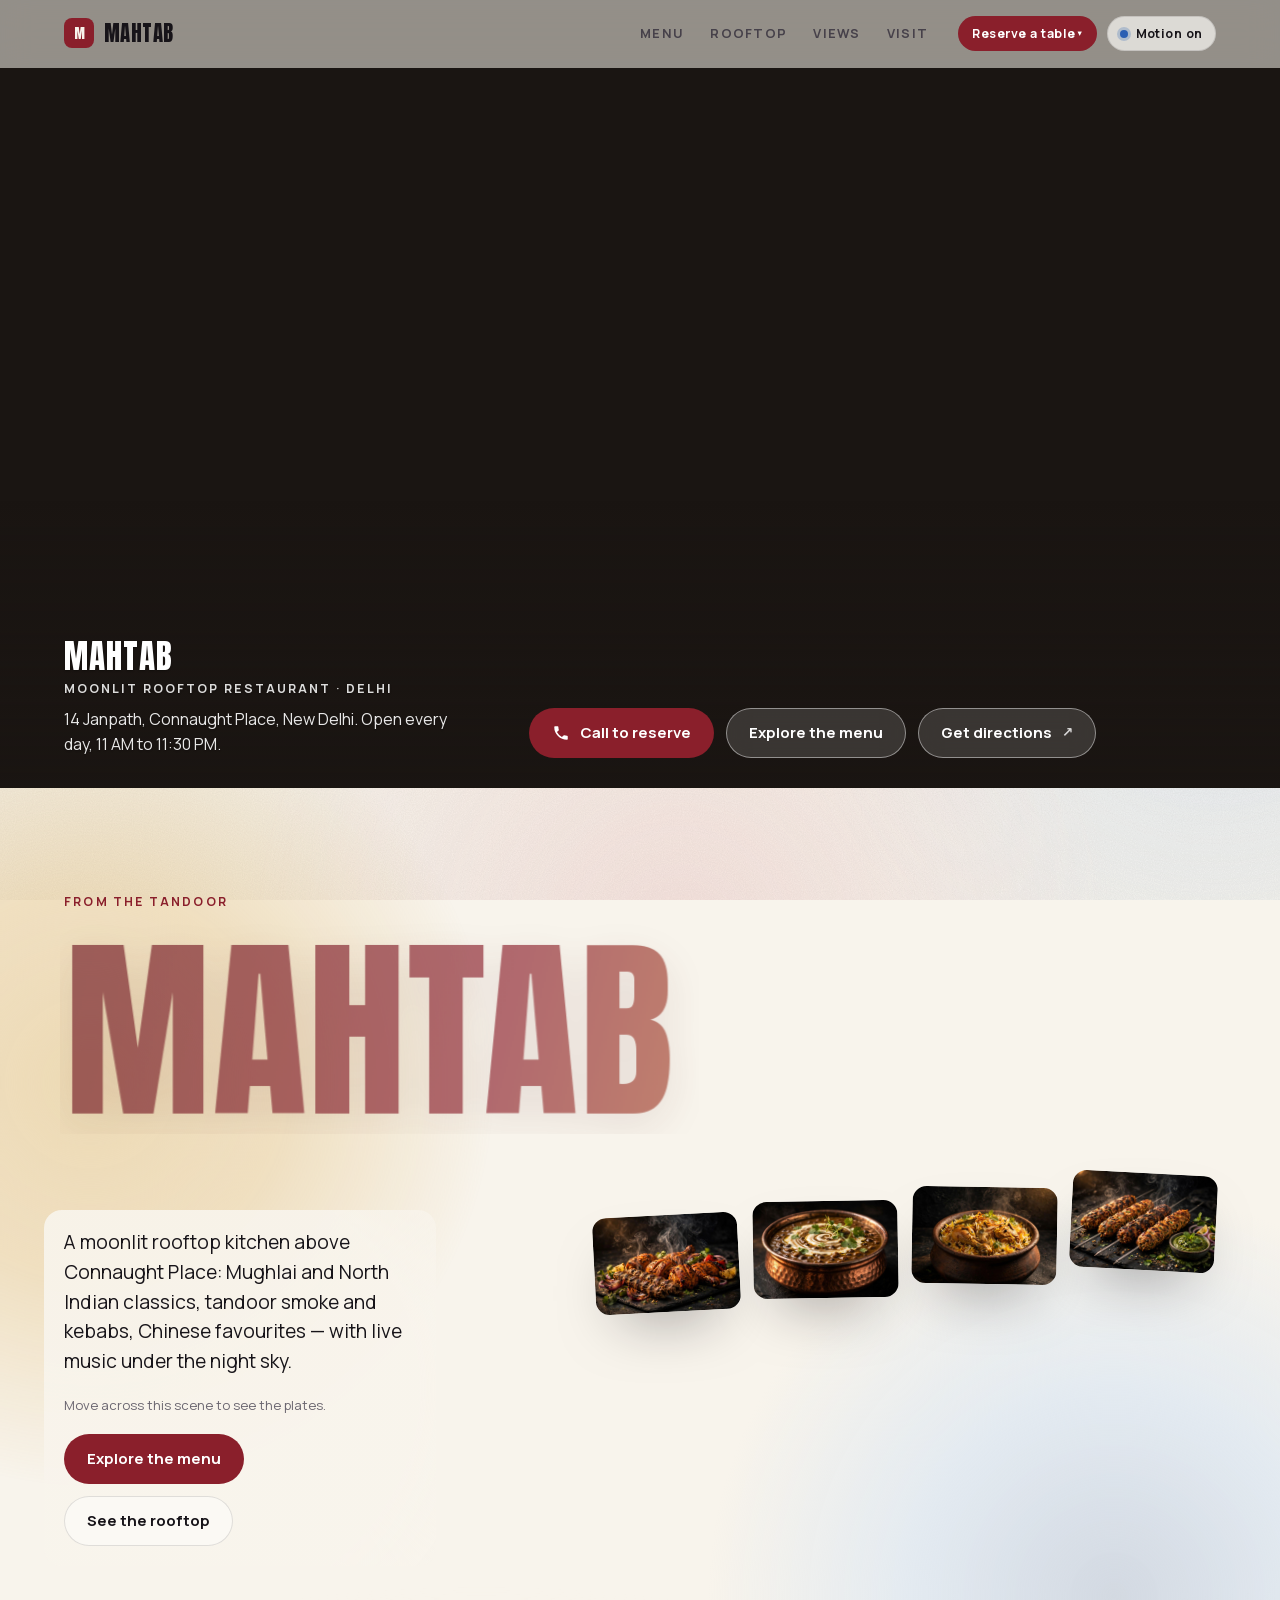
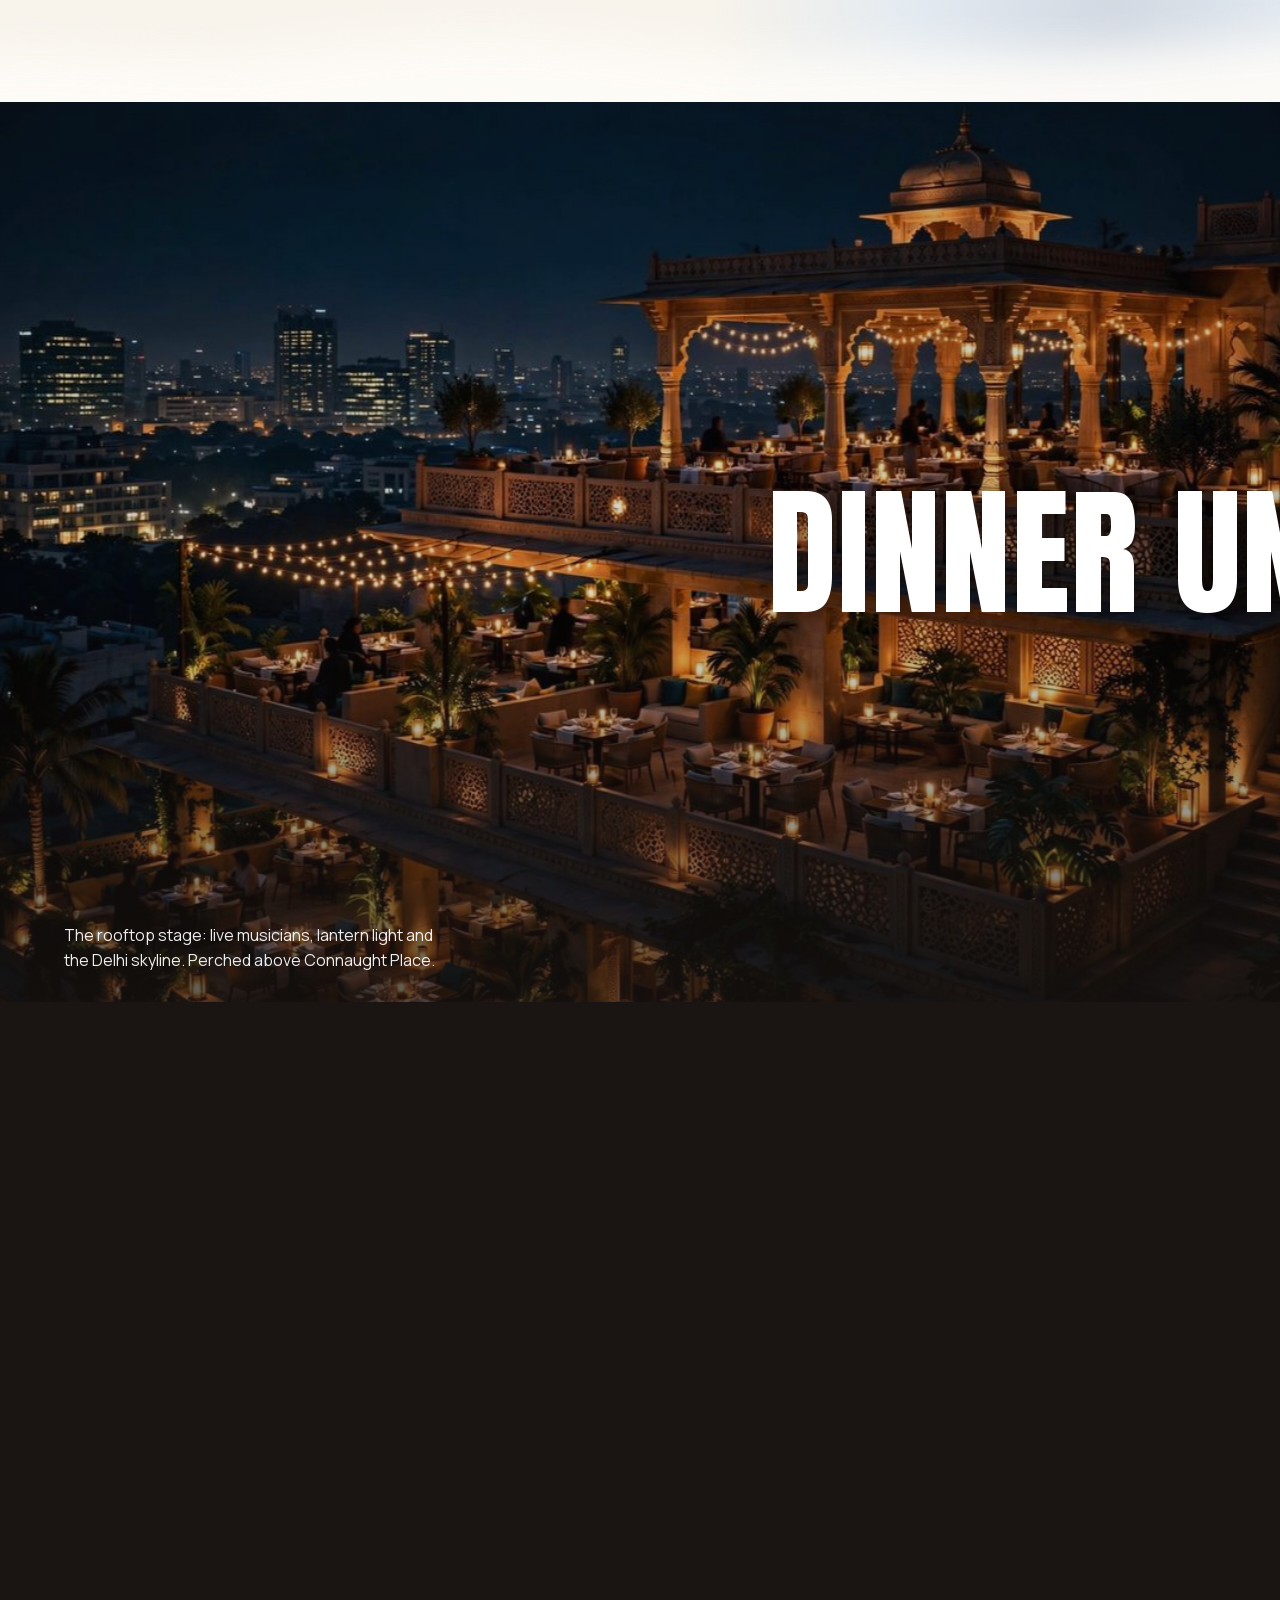
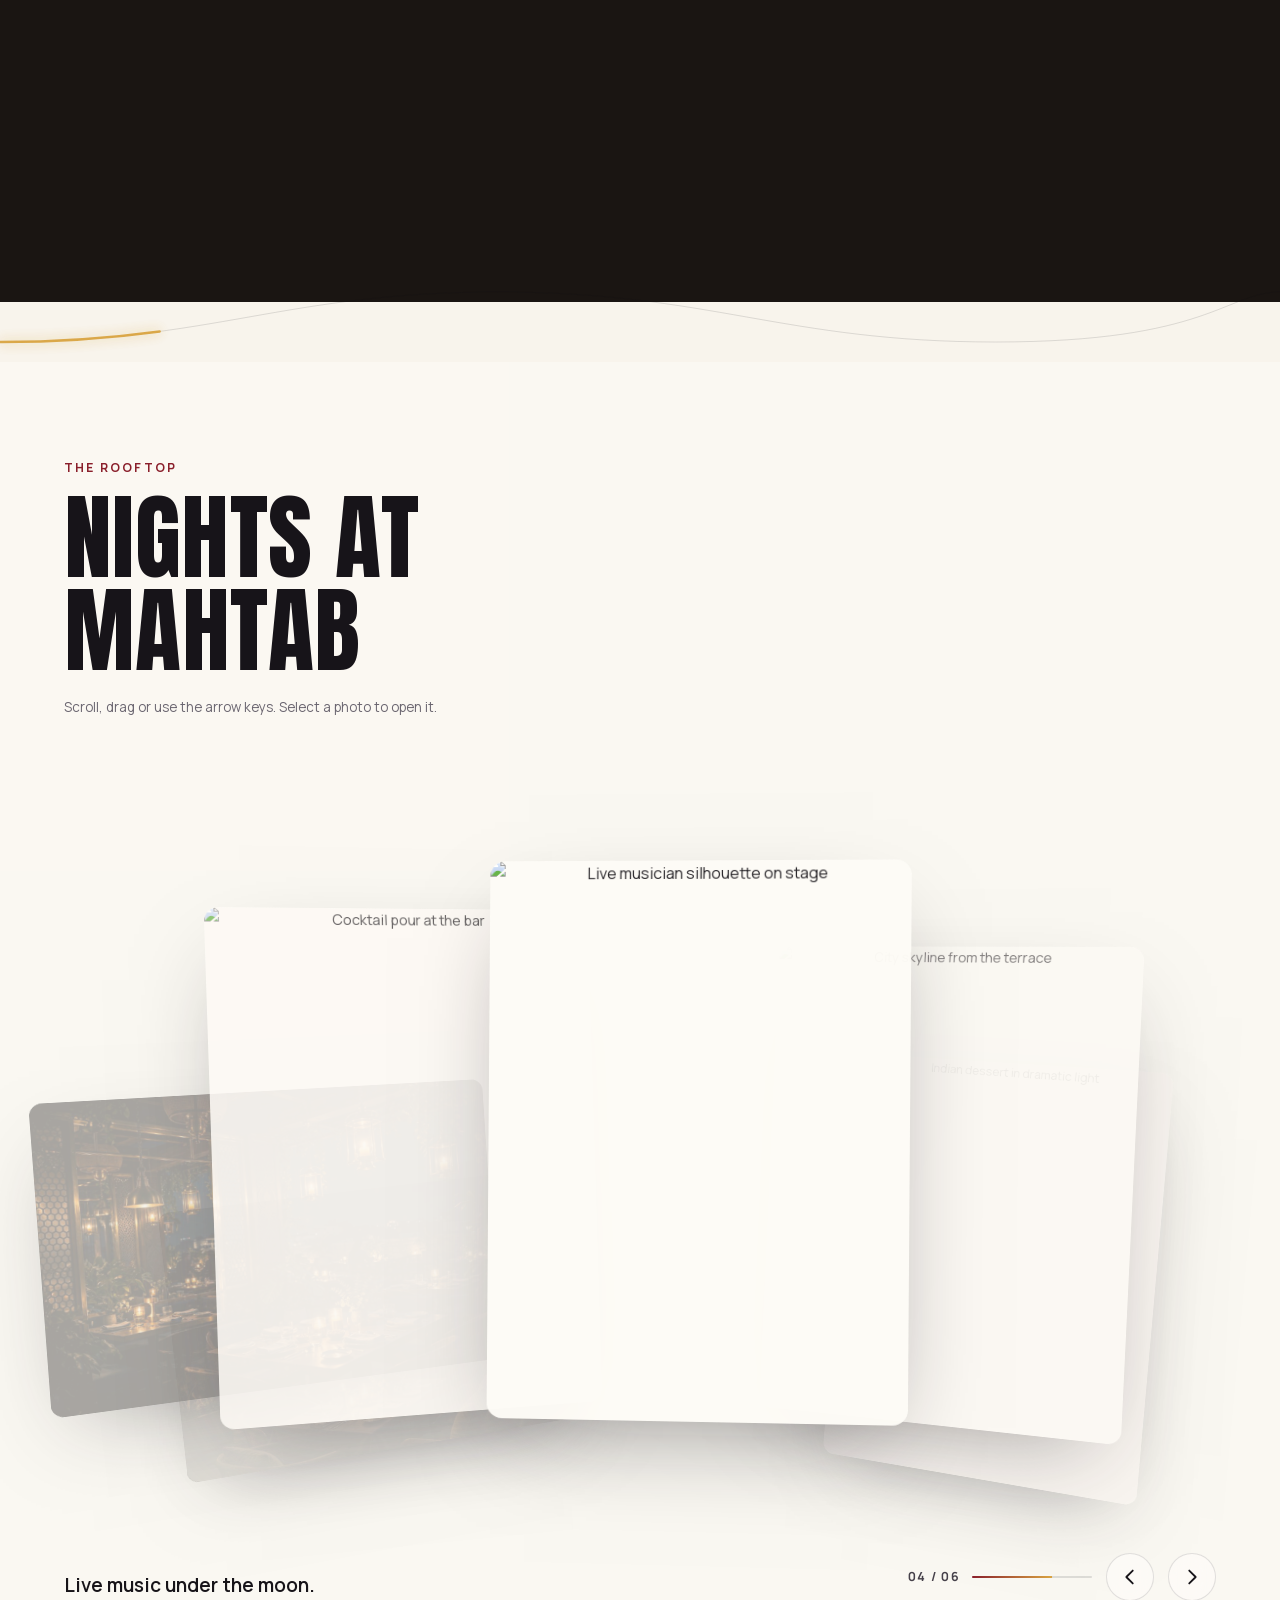
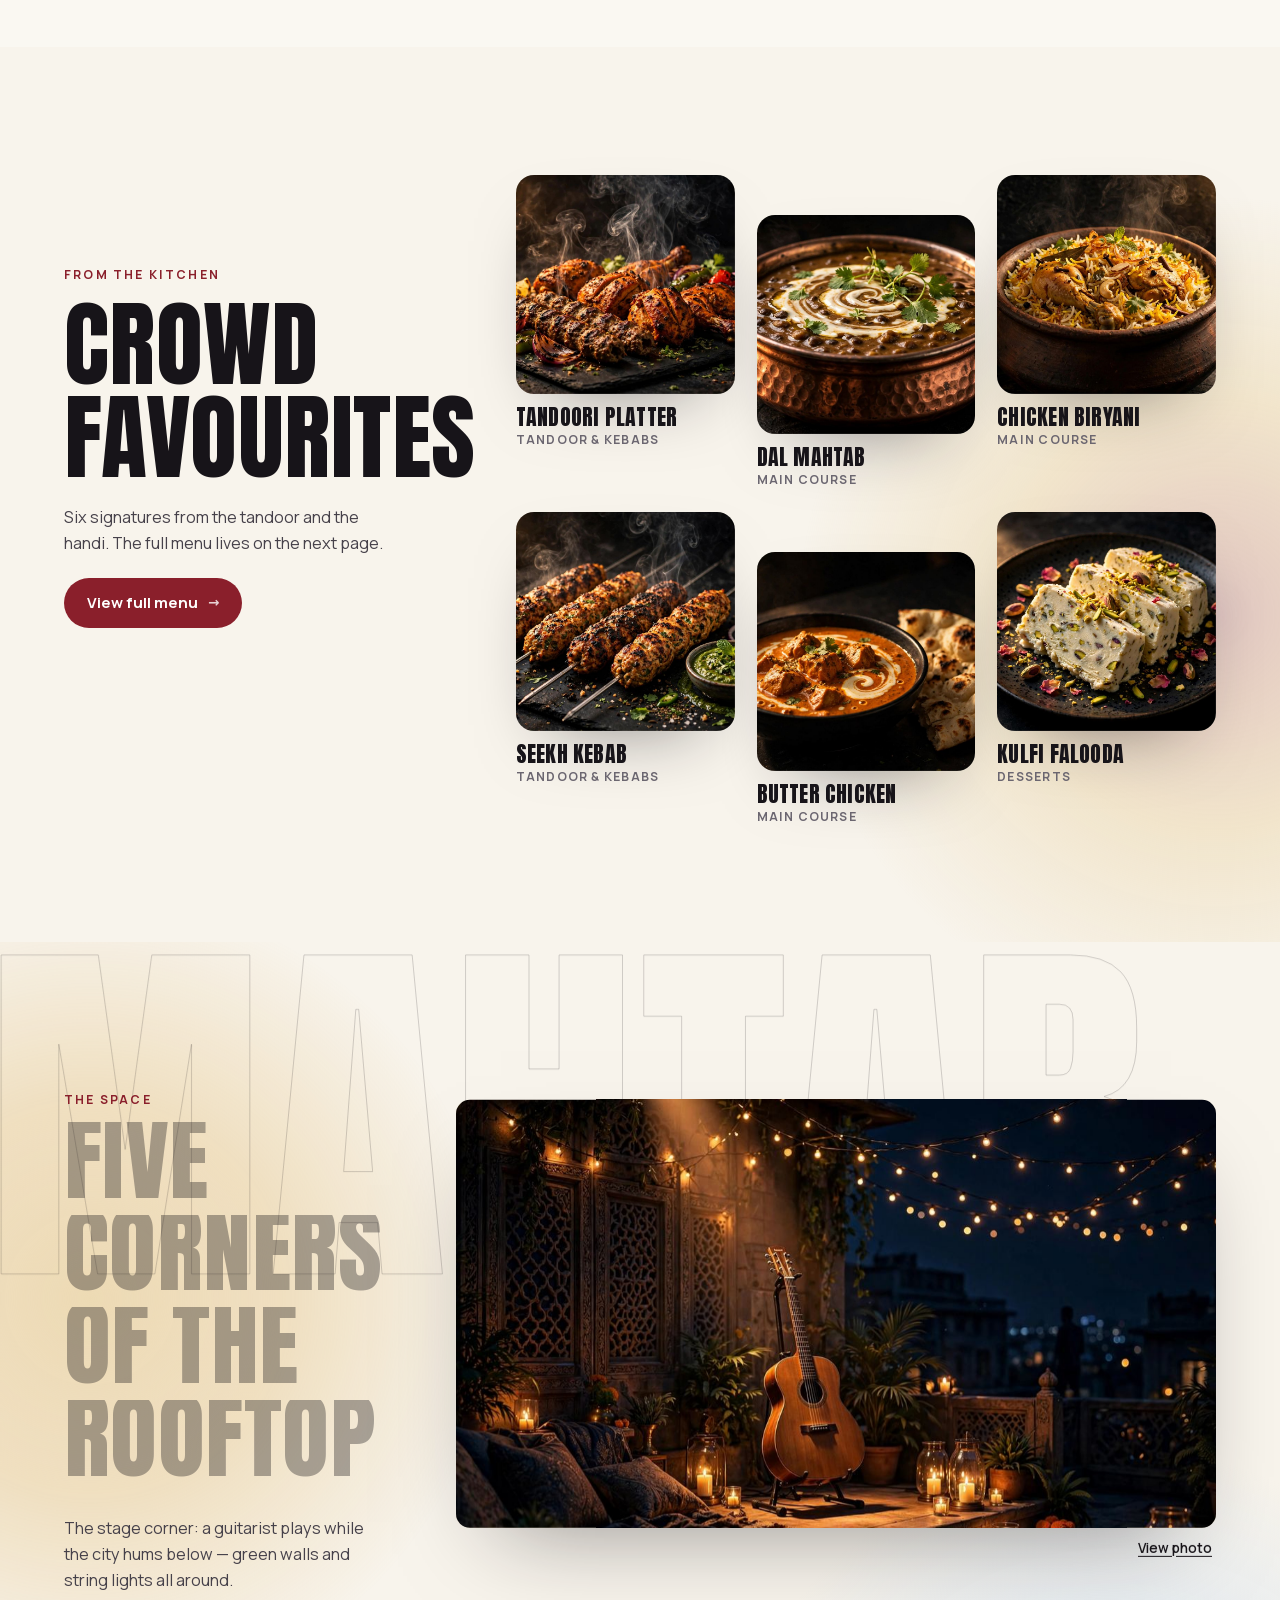
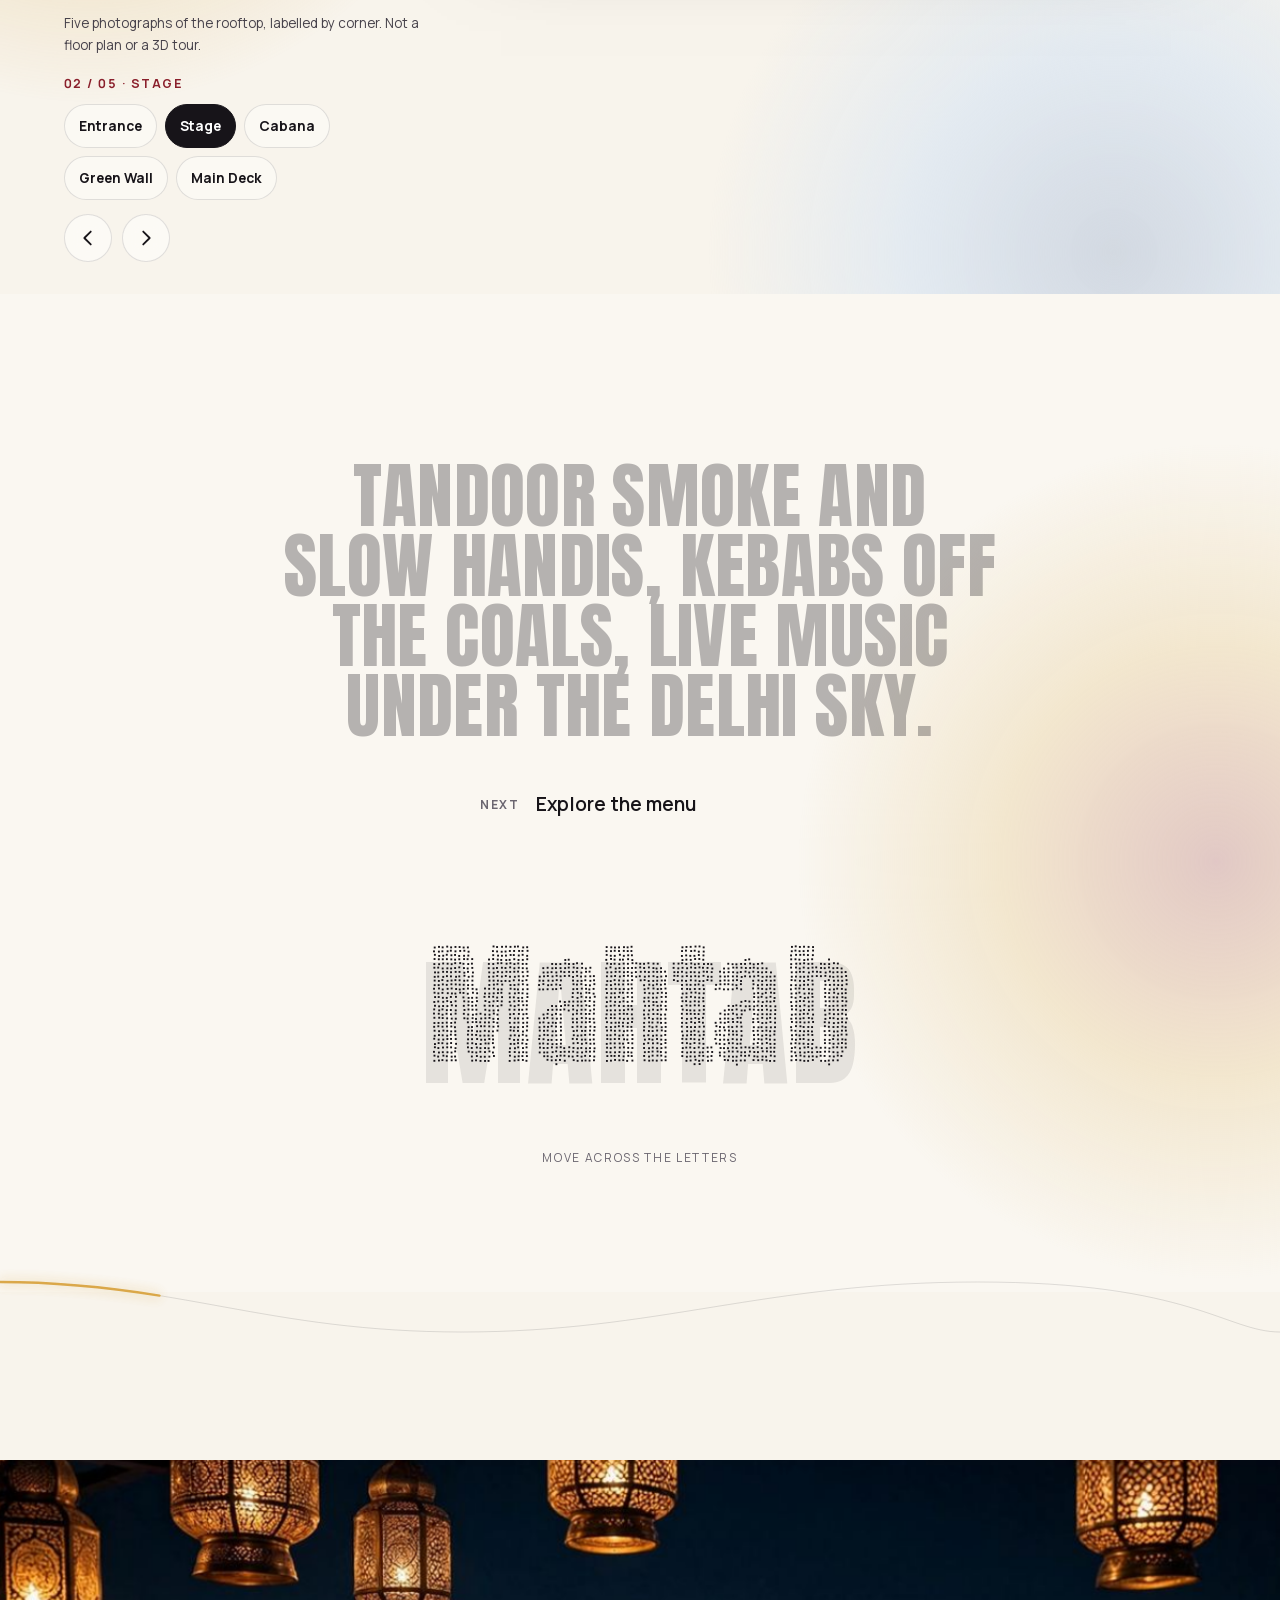
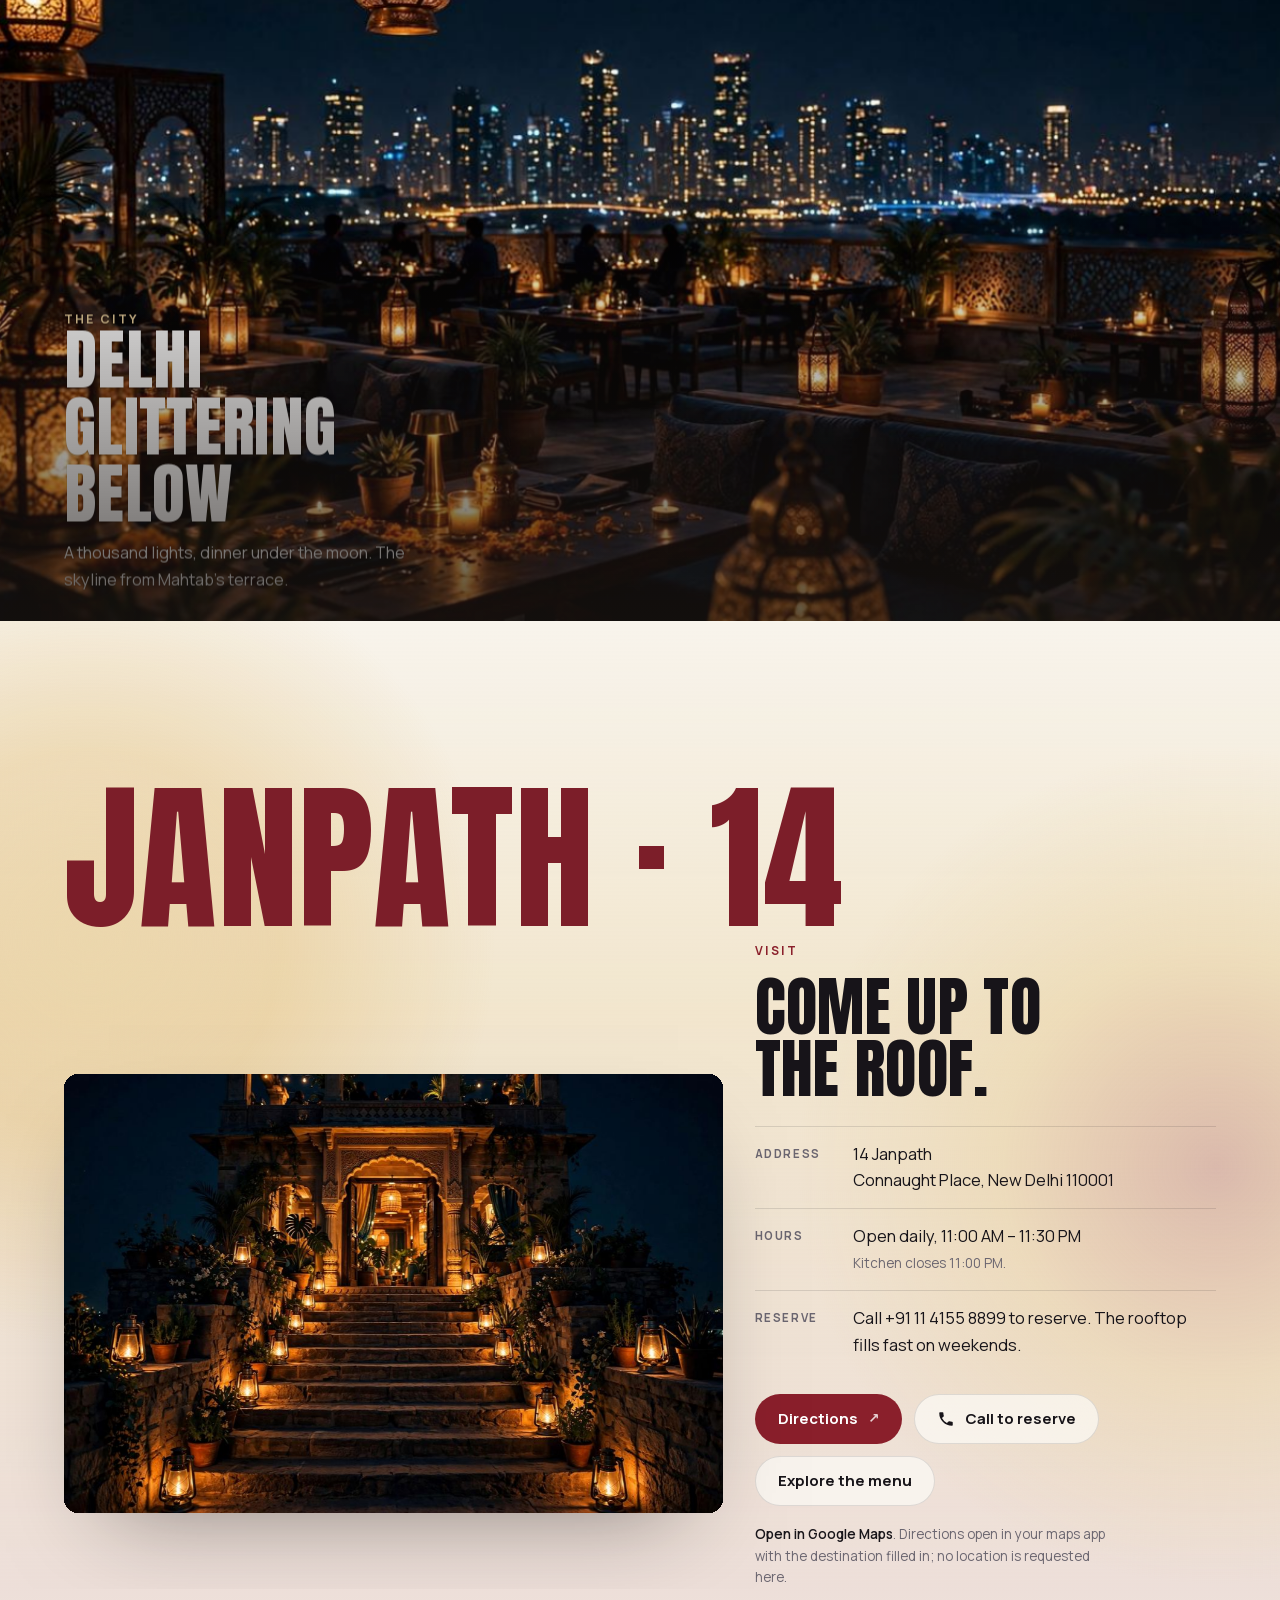
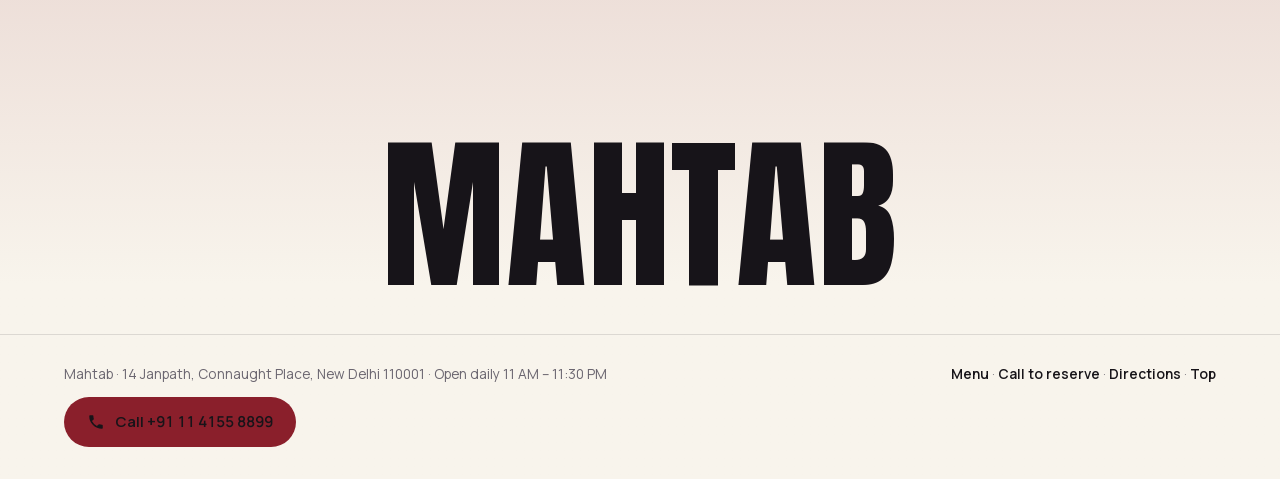
==== commit d14c5bff: "Gallery: staggered spiral ratios (16/9 + 4/3) like El Pueblo" ====
--- a/index.html
+++ b/index.html
@@ -133,12 +133,12 @@
   <div class="spiral-track" id="spiralTrack">
     <div class="spiral-stage" id="spiralStage" tabindex="0" role="group" aria-roledescription="gallery" aria-label="Photo gallery">
       <ul class="spiral-items" id="spiralItems">
-        <li class="spiral-item" data-ratio="3/2"><button type="button" class="spiral-open" data-lightbox="media/gallery/gal-terrace.jpg" data-caption="The terrace under a hundred lanterns."><img src="media/gallery/gal-terrace.jpg" sizes="(min-width: 900px) 46vw, 84vw" width="1200" height="800" loading="lazy" decoding="async" alt="Terrace strung with lantern light" data-caption="The terrace under a hundred lanterns."><span class="haze"></span></button></li>
-        <li class="spiral-item" data-ratio="3/2"><button type="button" class="spiral-open" data-lightbox="media/gallery/gal-dining.jpg" data-caption="Dinner by candlelight, every night."><img src="media/gallery/gal-dining.jpg" sizes="(min-width: 900px) 46vw, 84vw" width="1200" height="800" loading="lazy" decoding="async" alt="Candle-lit dining on the rooftop" data-caption="Dinner by candlelight, every night."><span class="haze"></span></button></li>
-        <li class="spiral-item" data-ratio="3/2"><button type="button" class="spiral-open" data-lightbox="media/gallery/gal-bar.jpg" data-caption="The bar pours till late."><img src="media/gallery/gal-bar.jpg" sizes="(min-width: 900px) 46vw, 84vw" width="1200" height="800" loading="lazy" decoding="async" alt="Cocktail pour at the bar" data-caption="The bar pours till late."><span class="haze"></span></button></li>
-        <li class="spiral-item" data-ratio="3/2"><button type="button" class="spiral-open" data-lightbox="media/gallery/gal-music.jpg" data-caption="Live music under the moon."><img src="media/gallery/gal-music.jpg" sizes="(min-width: 900px) 46vw, 84vw" width="1200" height="800" loading="lazy" decoding="async" alt="Live musician silhouette on stage" data-caption="Live music under the moon."><span class="haze"></span></button></li>
-        <li class="spiral-item" data-ratio="3/2"><button type="button" class="spiral-open" data-lightbox="media/gallery/gal-cityview.jpg" data-caption="Delhi glittering below."><img src="media/gallery/gal-cityview.jpg" sizes="(min-width: 900px) 46vw, 84vw" width="1200" height="800" loading="lazy" decoding="async" alt="City skyline from the terrace" data-caption="Delhi glittering below."><span class="haze"></span></button></li>
-        <li class="spiral-item" data-ratio="3/2"><button type="button" class="spiral-open" data-lightbox="media/gallery/gal-dessert.jpg" data-caption="Something sweet to end the night."><img src="media/gallery/gal-dessert.jpg" sizes="(min-width: 900px) 46vw, 84vw" width="1200" height="800" loading="lazy" decoding="async" alt="Indian dessert in dramatic light" data-caption="Something sweet to end the night."><span class="haze"></span></button></li>
+        <li class="spiral-item" data-ratio="16/9"><button type="button" class="spiral-open" data-lightbox="media/gallery/gal-terrace.jpg" data-caption="The terrace under a hundred lanterns."><img src="media/gallery/gal-terrace.jpg" sizes="(min-width: 900px) 46vw, 84vw" width="1200" height="800" loading="lazy" decoding="async" alt="Terrace strung with lantern light" data-caption="The terrace under a hundred lanterns."><span class="haze"></span></button></li>
+        <li class="spiral-item" data-ratio="16/9"><button type="button" class="spiral-open" data-lightbox="media/gallery/gal-dining.jpg" data-caption="Dinner by candlelight, every night."><img src="media/gallery/gal-dining.jpg" sizes="(min-width: 900px) 46vw, 84vw" width="1200" height="800" loading="lazy" decoding="async" alt="Candle-lit dining on the rooftop" data-caption="Dinner by candlelight, every night."><span class="haze"></span></button></li>
+        <li class="spiral-item" data-ratio="4/3"><button type="button" class="spiral-open" data-lightbox="media/gallery/gal-bar-portrait.jpg" data-caption="The bar pours till late."><img src="media/gallery/gal-bar-portrait.jpg" sizes="(min-width: 900px) 46vw, 84vw" width="600" height="800" loading="lazy" decoding="async" alt="Cocktail pour at the bar" data-caption="The bar pours till late."><span class="haze"></span></button></li>
+        <li class="spiral-item" data-ratio="4/3"><button type="button" class="spiral-open" data-lightbox="media/gallery/gal-music-portrait.jpg" data-caption="Live music under the moon."><img src="media/gallery/gal-music-portrait.jpg" sizes="(min-width: 900px) 46vw, 84vw" width="600" height="800" loading="lazy" decoding="async" alt="Live musician silhouette on stage" data-caption="Live music under the moon."><span class="haze"></span></button></li>
+        <li class="spiral-item" data-ratio="4/3"><button type="button" class="spiral-open" data-lightbox="media/gallery/gal-cityview-portrait.jpg" data-caption="Delhi glittering below."><img src="media/gallery/gal-cityview-portrait.jpg" sizes="(min-width: 900px) 46vw, 84vw" width="600" height="800" loading="lazy" decoding="async" alt="City skyline from the terrace" data-caption="Delhi glittering below."><span class="haze"></span></button></li>
+        <li class="spiral-item" data-ratio="4/3"><button type="button" class="spiral-open" data-lightbox="media/gallery/gal-dessert-portrait.jpg" data-caption="Something sweet to end the night."><img src="media/gallery/gal-dessert-portrait.jpg" sizes="(min-width: 900px) 46vw, 84vw" width="600" height="800" loading="lazy" decoding="async" alt="Indian dessert in dramatic light" data-caption="Something sweet to end the night."><span class="haze"></span></button></li>
       </ul>
       <div class="spiral-ui">
         <p class="spiral-caption" id="spiralCaption" aria-live="polite"></p>
